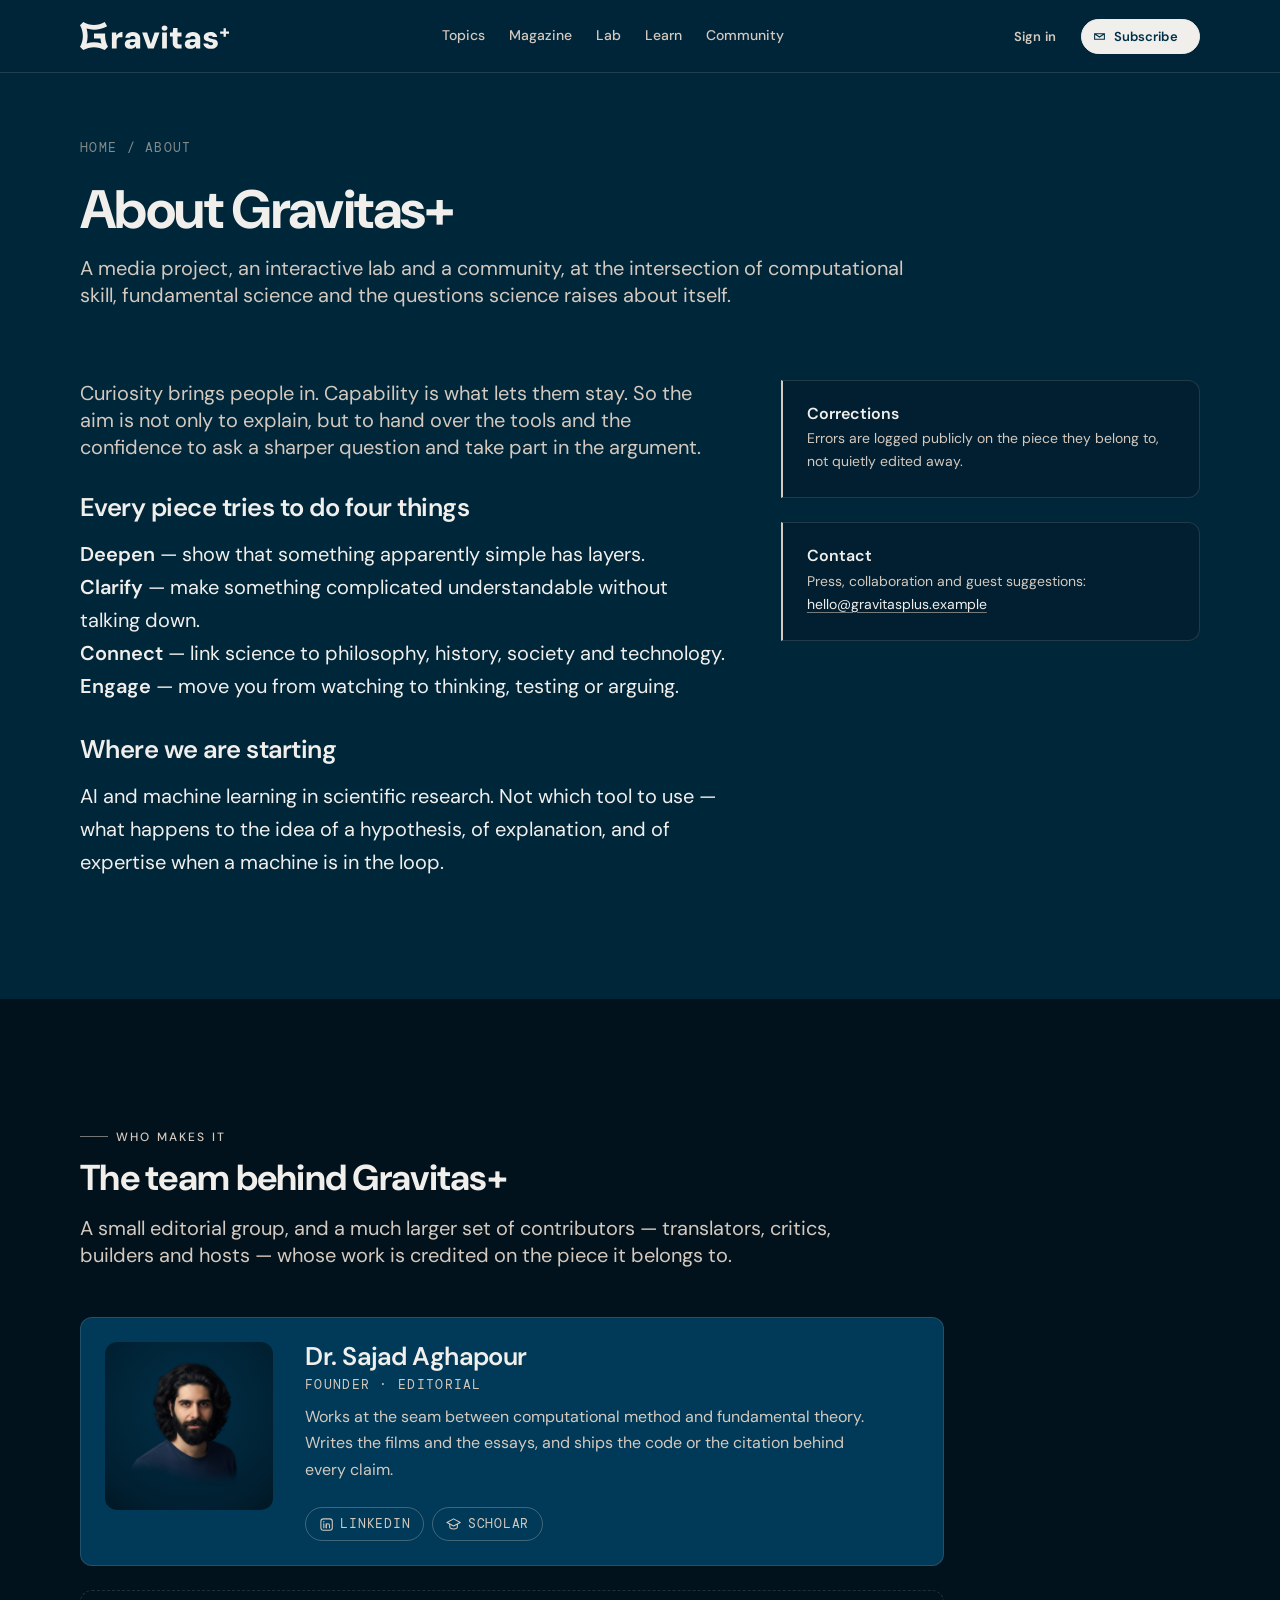
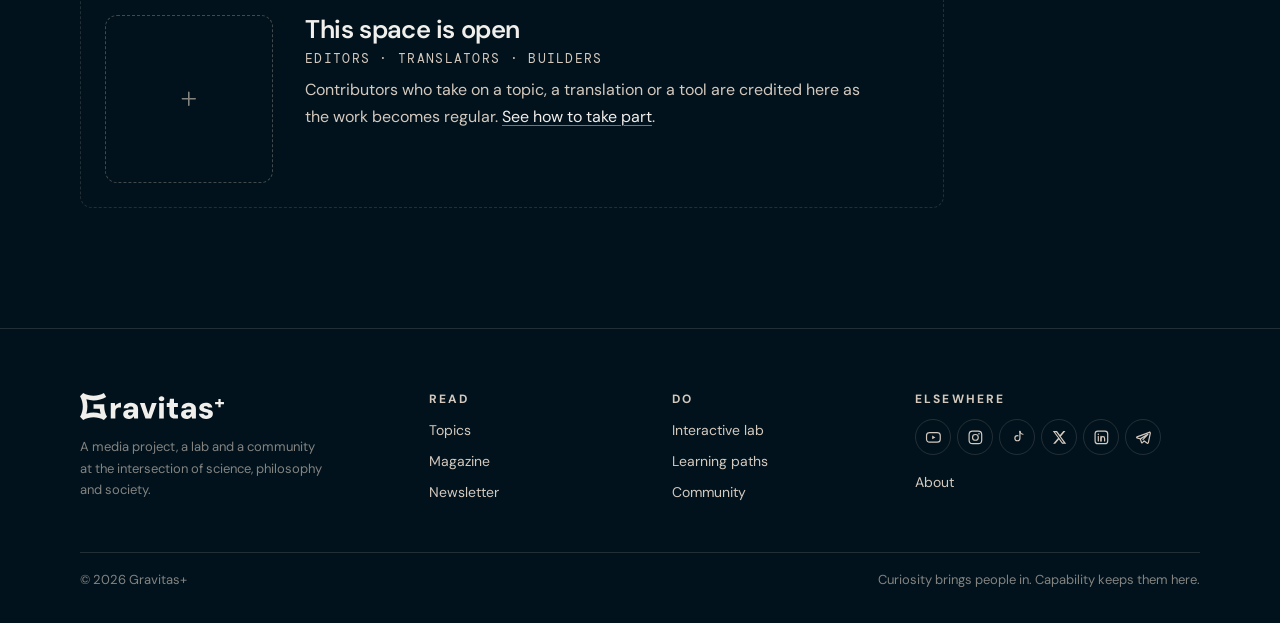
==== about.html @ 7686a335 "Add files via upload" ====
<!DOCTYPE html>
<html lang="en">
<head>
<meta charset="utf-8">
<meta name="viewport" content="width=device-width, initial-scale=1">
<title>About — Gravitas+</title>
<meta name="description" content="What Gravitas+ is: a media project, lab and community at the intersection of science, philosophy and society.">
<link rel="preconnect" href="https://fonts.googleapis.com">
<link rel="preconnect" href="https://fonts.gstatic.com" crossorigin>
<link href="https://fonts.googleapis.com/css2?family=DM+Sans:ital,opsz,wght@0,9..40,100..1000;1,9..40,100..1000&family=DM+Mono:wght@300;400;500&display=swap" rel="stylesheet">
<link rel="stylesheet" href="assets/gravitas.css">
<link rel="stylesheet" href="assets/site.css">

</head>
<body class="is-overview">
<a class="g-skip-link" href="#main">Skip to content</a>
<header class="g-header">
  <div class="g-container g-header__inner">
    <a class="g-logo" href="index.html" aria-label="Gravitas+ home"><svg id="Layer_2" data-name="Layer 2" xmlns="http://www.w3.org/2000/svg" viewBox="0 0 630.63 118.24" fill="#f1efec">
  <g id="Layer_1-2" data-name="Layer 1">
    <g>
      <path d="M106.06,49.06h-46.96v20.16h27.29c.65,7.22,2.02,14.31,4.03,21.24-20.24-5.97-42.41-5.97-62.6,0,2.94-10.12,4.47-20.68,4.47-31.32s-1.53-21.2-4.47-31.32c10.12,2.98,20.64,4.51,31.28,4.51,19.55,0,38.7-5.16,55.47-14.88L104.45.04c-13.71,7.94-29.39,12.13-45.35,12.13S27.49,7.98,13.79,0L0,13.79c7.94,13.71,12.13,29.39,12.13,45.35S7.94,90.78,0,104.45l13.79,13.79c13.67-7.94,29.35-12.13,45.31-12.13s31.6,4.19,45.35,12.13l13.79-13.79c-7.98-13.67-12.17-29.35-12.17-45.31v-10.08Z"/>
      <path d="M160.51,49.21c-2.41,2.06-4.52,4.52-6.3,7.38l-1.74-12.34h-17.84v67.6h20.12v-30.18c0-3.4.4-6.24,1.21-8.52.8-2.28,2.01-4.09,3.62-5.43,1.61-1.34,3.49-2.3,5.63-2.89,2.15-.58,4.56-.87,7.24-.87h6.84v-21.33c-3.85,0-7.33.58-10.46,1.74-3.13,1.17-5.9,2.78-8.32,4.83Z"/>
      <path d="M239.25,45.72c-4.74-2.05-10.33-3.08-16.77-3.08-5.9,0-11.15,1.03-15.76,3.08-4.61,2.06-8.25,4.87-10.93,8.45-2.68,3.57-4.25,7.78-4.69,12.61h19.31c.54-2.68,1.88-4.67,4.02-5.97,2.15-1.3,4.78-1.94,7.91-1.94,2.95,0,5.28.49,6.98,1.48,1.7.98,2.93,2.48,3.69,4.49.76,2.01,1.14,4.54,1.14,7.58h-16.23c-6.71,0-12.18.9-16.43,2.68-4.25,1.79-7.38,4.27-9.39,7.44-2.01,3.17-3.02,6.73-3.02,10.66s.87,7.16,2.61,10.2c1.74,3.04,4.47,5.48,8.18,7.31,3.71,1.83,8.34,2.75,13.88,2.75,2.68,0,5.09-.27,7.24-.81,2.15-.54,4.11-1.31,5.91-2.35,1.79-1.03,3.35-2.23,4.69-3.62,1.34-1.39,2.5-2.93,3.49-4.63l2.41,9.79h16.77v-41.85c0-5.99-1.32-11.02-3.96-15.09-2.64-4.07-6.33-7.13-11.07-9.19ZM231.54,89.78c-.76,1.66-1.74,3.11-2.95,4.36-1.2,1.25-2.61,2.24-4.22,2.95-1.61.72-3.44,1.07-5.5,1.07-1.61,0-3.06-.27-4.36-.81-1.3-.54-2.33-1.3-3.09-2.28s-1.14-2.23-1.14-3.76c0-1.34.33-2.57,1-3.69.67-1.11,1.77-1.96,3.29-2.55,1.52-.58,3.4-.87,5.63-.87h13.01c-.36,2.06-.92,3.91-1.68,5.57Z"/>
      <polygon points="299.2 92.93 283.38 44.25 262.32 44.25 286.73 111.85 311.41 111.85 335.82 44.25 314.9 44.25 299.2 92.93"/>
      <path d="M365.8,17.69c-2.28-2.05-5.26-3.08-8.92-3.08s-6.48,1.03-8.72,3.08c-2.24,2.06-3.35,4.7-3.35,7.92s1.11,5.72,3.35,7.78c2.24,2.05,5.14,3.08,8.72,3.08s6.64-1.03,8.92-3.08c2.28-2.06,3.42-4.65,3.42-7.78s-1.14-5.86-3.42-7.92Z"/>
      <rect x="346.82" y="44.25" width="20.12" height="67.6"/>
      <path d="M413.55,93.14c-1.21-1.12-1.81-3.02-1.81-5.7v-26.42h17.03v-16.77h-17.03v-19.05h-17.98l-2.15,19.05h-11.67v16.77h11.67v26.16c0,6.17,1.03,11.05,3.09,14.62,2.06,3.57,4.96,6.15,8.72,7.71,3.76,1.56,8.05,2.35,12.88,2.35h12.61v-17.03h-9.12c-2.95,0-5.03-.56-6.24-1.68Z"/>
      <path d="M492.75,45.72c-4.74-2.05-10.33-3.08-16.77-3.08-5.9,0-11.15,1.03-15.76,3.08-4.61,2.06-8.25,4.87-10.93,8.45-2.68,3.57-4.25,7.78-4.69,12.61h19.31c.54-2.68,1.88-4.67,4.02-5.97,2.15-1.3,4.78-1.94,7.91-1.94,2.95,0,5.28.49,6.98,1.48,1.7.98,2.93,2.48,3.69,4.49.76,2.01,1.14,4.54,1.14,7.58h-16.23c-6.71,0-12.18.9-16.43,2.68-4.25,1.79-7.38,4.27-9.39,7.44-2.01,3.17-3.02,6.73-3.02,10.66s.87,7.16,2.61,10.2,4.47,5.48,8.18,7.31c3.71,1.83,8.34,2.75,13.88,2.75,2.68,0,5.09-.27,7.24-.81,2.15-.54,4.11-1.31,5.9-2.35,1.79-1.03,3.35-2.23,4.69-3.62,1.34-1.39,2.5-2.93,3.49-4.63l2.41,9.79h16.77v-41.85c0-5.99-1.32-11.02-3.96-15.09-2.64-4.07-6.33-7.13-11.07-9.19ZM485.04,89.78c-.76,1.66-1.74,3.11-2.95,4.36-1.2,1.25-2.61,2.24-4.22,2.95-1.61.72-3.44,1.07-5.5,1.07-1.61,0-3.06-.27-4.36-.81-1.3-.54-2.33-1.3-3.09-2.28-.76-.98-1.14-2.23-1.14-3.76,0-1.34.33-2.57,1-3.69.67-1.11,1.77-1.96,3.29-2.55,1.52-.58,3.4-.87,5.63-.87h13.01c-.36,2.06-.92,3.91-1.68,5.57Z"/>
      <path d="M569.27,73.96c-3.98-1.39-8.7-2.61-14.15-3.69-2.78-.54-5.15-1.14-7.11-1.81-1.97-.67-3.47-1.45-4.49-2.35-1.03-.89-1.54-1.88-1.54-2.95,0-1.52.76-2.79,2.28-3.82,1.52-1.03,3.71-1.54,6.57-1.54s4.98.49,6.64,1.47c1.65.99,2.75,2.37,3.29,4.16h18.78c-.9-6.35-3.78-11.4-8.65-15.15-4.87-3.76-11.51-5.63-19.92-5.63-5.99,0-11.11.96-15.36,2.88-4.25,1.93-7.46,4.49-9.66,7.71-2.19,3.22-3.28,6.84-3.28,10.87,0,3.49.71,6.33,2.15,8.52,1.43,2.19,3.4,4.02,5.9,5.5,2.5,1.48,5.34,2.66,8.52,3.55,3.17.89,6.37,1.74,9.59,2.55,2.77.54,5.14,1.12,7.11,1.74,1.96.63,3.46,1.37,4.49,2.22,1.03.85,1.54,2.12,1.54,3.82,0,1.07-.33,2.1-1,3.08-.67.98-1.72,1.77-3.15,2.35-1.43.58-3.22.87-5.37.87s-4.16-.36-5.77-1.07c-1.61-.71-2.88-1.68-3.82-2.88-.94-1.21-1.59-2.53-1.94-3.96h-19.98c.35,4.38,1.85,8.29,4.49,11.74,2.64,3.44,6.26,6.19,10.87,8.25,4.6,2.05,10.13,3.09,16.57,3.09,5.9,0,11.06-.98,15.49-2.95,4.42-1.96,7.82-4.63,10.19-7.98,2.37-3.35,3.56-7.22,3.56-11.6,0-4.74-1.14-8.4-3.42-11-2.28-2.59-5.41-4.58-9.39-5.97Z"/>
      <polygon points="630.63 39.65 616.16 39.65 616.16 26.52 606.31 26.52 606.31 39.65 591.77 39.65 591.77 49.43 606.31 49.43 606.31 62.65 616.16 62.65 616.16 49.43 630.63 49.43 630.63 39.65"/>
    </g>
  </g>
</svg></a>
    <nav class="g-nav" aria-label="Primary"><a class="g-nav__link" href="topics.html">Topics</a><a class="g-nav__link" href="magazine.html">Magazine</a><a class="g-nav__link" href="lab.html">Lab</a><a class="g-nav__link" href="learn.html">Learn</a><a class="g-nav__link" href="community.html">Community</a></nav>
    <div class="gh-actions">
      <a class="g-btn g-btn--ghost g-btn--sm gh-signin" href="account.html#in">Sign in</a>
      <a class="g-btn g-btn--primary g-btn--sm g-btn--lead lp-header__cta" href="newsletter.html" aria-label="Subscribe to the newsletter">
        <svg class="g-btn__icon" viewBox="0 0 24 24" fill="none" stroke="currentColor" stroke-width="2" aria-hidden="true"><path d="M3 7l9 6 9-6M3 7v10h18V7H3z"/></svg>
        <span>Subscribe</span>
      </a>
      <button class="lp-menu-btn" aria-label="Menu" aria-expanded="false">
        <svg width="20" height="20" viewBox="0 0 24 24" fill="none" stroke="currentColor" stroke-width="2"><path d="M4 7h16M4 12h16M4 17h16"/></svg>
      </button>
    </div>
  </div>
</header>
<main id="main">
<section class="page-head"><div class="g-container">
      <p class="crumb"><a href="index.html">Home</a> / About</p><h1>About Gravitas+</h1><p class="g-lead">A media project, an interactive lab and a community, at the intersection of computational skill, fundamental science and the questions science raises about itself.</p>
    </div></section>
<section class="g-section g-section--continues"><div class="g-container"><div class="split">
    <article class="g-prose rv">
      <p class="g-lead">Curiosity brings people in. Capability is what lets them stay. So the aim
        is not only to explain, but to hand over the tools and the confidence to ask a sharper
        question and take part in the argument.</p>
      <h3>Every piece tries to do four things</h3>
      <p><b>Deepen</b> — show that something apparently simple has layers.<br>
         <b>Clarify</b> — make something complicated understandable without talking down.<br>
         <b>Connect</b> — link science to philosophy, history, society and technology.<br>
         <b>Engage</b> — move you from watching to thinking, testing or arguing.</p>
      <h3>Where we are starting</h3>
      <p>AI and machine learning in scientific research. Not which tool to use — what happens to the
        idea of a hypothesis, of explanation, and of expertise when a machine is in the loop.</p>
    </article>
    <aside class="aside">
      <div class="callout"><h4>Corrections</h4>
        <p>Errors are logged publicly on the piece they belong to, not quietly edited away.</p></div>
      <div class="callout g-mt-md"><h4>Contact</h4>
        <p>Press, collaboration and guest suggestions: <a href="mailto:hello@gravitasplus.example" target="_blank" rel="noopener">hello@gravitasplus.example</a></p></div>
    </aside>
  </div></div></section>

<section class="g-section g-section--deep"><div class="g-container">
  <div class="lp-head rv"><div class="g-section-head" style="margin-bottom:0">
      <p class="g-eyebrow">Who makes it</p><h2>The team behind Gravitas+</h2></div></div>
  <p class="g-lead" style="max-width:56ch;margin-bottom:var(--g-space-xl)">A small editorial group,
    and a much larger set of contributors — translators, critics, builders and hosts — whose work is
    credited on the piece it belongs to.</p>
  <ul class="team">
    <li class="person">
      <img class="person__pic" src="assets/creator.png" width="320" height="320"
           alt="Dr. Sajad Aghapour" loading="lazy">
      <div class="person__body">
        <h3>Dr. Sajad Aghapour</h3>
        <p class="person__role">Founder &middot; Editorial</p>
        <p>Works at the seam between computational method and fundamental theory. Writes the films
          and the essays, and ships the code or the citation behind every claim.</p>
        <div class="person__links">
          <a href="https://www.linkedin.com/in/sajad-aghapour/" target="_blank" rel="noopener"
             aria-label="Sajad Aghapour on LinkedIn">
            <svg viewBox="0 0 24 24" fill="none" stroke="currentColor" stroke-width="1.7"
                 stroke-linecap="round" aria-hidden="true"><rect x="3" y="3" width="18" height="18" rx="4"/>
              <path d="M7.6 10.6V17"/><circle cx="7.6" cy="7.5" r="1.05" fill="currentColor" stroke="none"/>
              <path d="M11.4 17v-3.6a2.6 2.6 0 0 1 5.2 0V17"/><path d="M11.4 17v-6.4"/></svg>
            <span>LinkedIn</span></a>
          <a href="https://scholar.google.com/citations?user=iJHYyfMAAAAJ&amp;hl=en" target="_blank"
             rel="noopener" aria-label="Sajad Aghapour on Google Scholar">
            <svg viewBox="0 0 24 24" fill="none" stroke="currentColor" stroke-width="1.7"
                 stroke-linejoin="round" aria-hidden="true">
              <path d="M12 3 1.5 8.6 12 14.2l10.5-5.6L12 3z"/>
              <path d="M6 11.2v4.4c0 1.9 2.7 3.4 6 3.4s6-1.5 6-3.4v-4.4"/></svg>
            <span>Scholar</span></a>
        </div>
      </div>
    </li>
    <li class="person is-open">
      <div class="person__pic person__pic--open" aria-hidden="true">
        <svg viewBox="0 0 24 24" fill="none" stroke="currentColor" stroke-width="1.5"
             stroke-linecap="round"><path d="M12 6v12M6 12h12"/></svg>
      </div>
      <div class="person__body">
        <h3>This space is open</h3>
        <p class="person__role">Editors &middot; Translators &middot; Builders</p>
        <p>Contributors who take on a topic, a translation or a tool are credited here as the work
          becomes regular. <a href="community.html">See how to take part</a>.</p>
      </div>
    </li>
  </ul></div></section>

</main>
<footer class="g-footer">
  <div class="g-container">
    <div class="g-footer__grid">
      <div>
        <div style="width:9rem"><svg id="Layer_2" data-name="Layer 2" xmlns="http://www.w3.org/2000/svg" viewBox="0 0 630.63 118.24" fill="#f1efec">
  <g id="Layer_1-2" data-name="Layer 1">
    <g>
      <path d="M106.06,49.06h-46.96v20.16h27.29c.65,7.22,2.02,14.31,4.03,21.24-20.24-5.97-42.41-5.97-62.6,0,2.94-10.12,4.47-20.68,4.47-31.32s-1.53-21.2-4.47-31.32c10.12,2.98,20.64,4.51,31.28,4.51,19.55,0,38.7-5.16,55.47-14.88L104.45.04c-13.71,7.94-29.39,12.13-45.35,12.13S27.49,7.98,13.79,0L0,13.79c7.94,13.71,12.13,29.39,12.13,45.35S7.94,90.78,0,104.45l13.79,13.79c13.67-7.94,29.35-12.13,45.31-12.13s31.6,4.19,45.35,12.13l13.79-13.79c-7.98-13.67-12.17-29.35-12.17-45.31v-10.08Z"/>
      <path d="M160.51,49.21c-2.41,2.06-4.52,4.52-6.3,7.38l-1.74-12.34h-17.84v67.6h20.12v-30.18c0-3.4.4-6.24,1.21-8.52.8-2.28,2.01-4.09,3.62-5.43,1.61-1.34,3.49-2.3,5.63-2.89,2.15-.58,4.56-.87,7.24-.87h6.84v-21.33c-3.85,0-7.33.58-10.46,1.74-3.13,1.17-5.9,2.78-8.32,4.83Z"/>
      <path d="M239.25,45.72c-4.74-2.05-10.33-3.08-16.77-3.08-5.9,0-11.15,1.03-15.76,3.08-4.61,2.06-8.25,4.87-10.93,8.45-2.68,3.57-4.25,7.78-4.69,12.61h19.31c.54-2.68,1.88-4.67,4.02-5.97,2.15-1.3,4.78-1.94,7.91-1.94,2.95,0,5.28.49,6.98,1.48,1.7.98,2.93,2.48,3.69,4.49.76,2.01,1.14,4.54,1.14,7.58h-16.23c-6.71,0-12.18.9-16.43,2.68-4.25,1.79-7.38,4.27-9.39,7.44-2.01,3.17-3.02,6.73-3.02,10.66s.87,7.16,2.61,10.2c1.74,3.04,4.47,5.48,8.18,7.31,3.71,1.83,8.34,2.75,13.88,2.75,2.68,0,5.09-.27,7.24-.81,2.15-.54,4.11-1.31,5.91-2.35,1.79-1.03,3.35-2.23,4.69-3.62,1.34-1.39,2.5-2.93,3.49-4.63l2.41,9.79h16.77v-41.85c0-5.99-1.32-11.02-3.96-15.09-2.64-4.07-6.33-7.13-11.07-9.19ZM231.54,89.78c-.76,1.66-1.74,3.11-2.95,4.36-1.2,1.25-2.61,2.24-4.22,2.95-1.61.72-3.44,1.07-5.5,1.07-1.61,0-3.06-.27-4.36-.81-1.3-.54-2.33-1.3-3.09-2.28s-1.14-2.23-1.14-3.76c0-1.34.33-2.57,1-3.69.67-1.11,1.77-1.96,3.29-2.55,1.52-.58,3.4-.87,5.63-.87h13.01c-.36,2.06-.92,3.91-1.68,5.57Z"/>
      <polygon points="299.2 92.93 283.38 44.25 262.32 44.25 286.73 111.85 311.41 111.85 335.82 44.25 314.9 44.25 299.2 92.93"/>
      <path d="M365.8,17.69c-2.28-2.05-5.26-3.08-8.92-3.08s-6.48,1.03-8.72,3.08c-2.24,2.06-3.35,4.7-3.35,7.92s1.11,5.72,3.35,7.78c2.24,2.05,5.14,3.08,8.72,3.08s6.64-1.03,8.92-3.08c2.28-2.06,3.42-4.65,3.42-7.78s-1.14-5.86-3.42-7.92Z"/>
      <rect x="346.82" y="44.25" width="20.12" height="67.6"/>
      <path d="M413.55,93.14c-1.21-1.12-1.81-3.02-1.81-5.7v-26.42h17.03v-16.77h-17.03v-19.05h-17.98l-2.15,19.05h-11.67v16.77h11.67v26.16c0,6.17,1.03,11.05,3.09,14.62,2.06,3.57,4.96,6.15,8.72,7.71,3.76,1.56,8.05,2.35,12.88,2.35h12.61v-17.03h-9.12c-2.95,0-5.03-.56-6.24-1.68Z"/>
      <path d="M492.75,45.72c-4.74-2.05-10.33-3.08-16.77-3.08-5.9,0-11.15,1.03-15.76,3.08-4.61,2.06-8.25,4.87-10.93,8.45-2.68,3.57-4.25,7.78-4.69,12.61h19.31c.54-2.68,1.88-4.67,4.02-5.97,2.15-1.3,4.78-1.94,7.91-1.94,2.95,0,5.28.49,6.98,1.48,1.7.98,2.93,2.48,3.69,4.49.76,2.01,1.14,4.54,1.14,7.58h-16.23c-6.71,0-12.18.9-16.43,2.68-4.25,1.79-7.38,4.27-9.39,7.44-2.01,3.17-3.02,6.73-3.02,10.66s.87,7.16,2.61,10.2,4.47,5.48,8.18,7.31c3.71,1.83,8.34,2.75,13.88,2.75,2.68,0,5.09-.27,7.24-.81,2.15-.54,4.11-1.31,5.9-2.35,1.79-1.03,3.35-2.23,4.69-3.62,1.34-1.39,2.5-2.93,3.49-4.63l2.41,9.79h16.77v-41.85c0-5.99-1.32-11.02-3.96-15.09-2.64-4.07-6.33-7.13-11.07-9.19ZM485.04,89.78c-.76,1.66-1.74,3.11-2.95,4.36-1.2,1.25-2.61,2.24-4.22,2.95-1.61.72-3.44,1.07-5.5,1.07-1.61,0-3.06-.27-4.36-.81-1.3-.54-2.33-1.3-3.09-2.28-.76-.98-1.14-2.23-1.14-3.76,0-1.34.33-2.57,1-3.69.67-1.11,1.77-1.96,3.29-2.55,1.52-.58,3.4-.87,5.63-.87h13.01c-.36,2.06-.92,3.91-1.68,5.57Z"/>
      <path d="M569.27,73.96c-3.98-1.39-8.7-2.61-14.15-3.69-2.78-.54-5.15-1.14-7.11-1.81-1.97-.67-3.47-1.45-4.49-2.35-1.03-.89-1.54-1.88-1.54-2.95,0-1.52.76-2.79,2.28-3.82,1.52-1.03,3.71-1.54,6.57-1.54s4.98.49,6.64,1.47c1.65.99,2.75,2.37,3.29,4.16h18.78c-.9-6.35-3.78-11.4-8.65-15.15-4.87-3.76-11.51-5.63-19.92-5.63-5.99,0-11.11.96-15.36,2.88-4.25,1.93-7.46,4.49-9.66,7.71-2.19,3.22-3.28,6.84-3.28,10.87,0,3.49.71,6.33,2.15,8.52,1.43,2.19,3.4,4.02,5.9,5.5,2.5,1.48,5.34,2.66,8.52,3.55,3.17.89,6.37,1.74,9.59,2.55,2.77.54,5.14,1.12,7.11,1.74,1.96.63,3.46,1.37,4.49,2.22,1.03.85,1.54,2.12,1.54,3.82,0,1.07-.33,2.1-1,3.08-.67.98-1.72,1.77-3.15,2.35-1.43.58-3.22.87-5.37.87s-4.16-.36-5.77-1.07c-1.61-.71-2.88-1.68-3.82-2.88-.94-1.21-1.59-2.53-1.94-3.96h-19.98c.35,4.38,1.85,8.29,4.49,11.74,2.64,3.44,6.26,6.19,10.87,8.25,4.6,2.05,10.13,3.09,16.57,3.09,5.9,0,11.06-.98,15.49-2.95,4.42-1.96,7.82-4.63,10.19-7.98,2.37-3.35,3.56-7.22,3.56-11.6,0-4.74-1.14-8.4-3.42-11-2.28-2.59-5.41-4.58-9.39-5.97Z"/>
      <polygon points="630.63 39.65 616.16 39.65 616.16 26.52 606.31 26.52 606.31 39.65 591.77 39.65 591.77 49.43 606.31 49.43 606.31 62.65 616.16 62.65 616.16 49.43 630.63 49.43 630.63 39.65"/>
    </g>
  </g>
</svg></div>
        <p class="g-mt-sm g-subtle" style="font-size:var(--g-fs-caption);max-width:30ch">
          A media project, a lab and a community at the intersection of science,
          philosophy and society.</p>
      </div>
      <div><h5 class="g-footer__heading">Read</h5>
        <div class="g-stack g-stack--xs"><a href="topics.html">Topics</a><a href="magazine.html">Magazine</a><a href="newsletter.html">Newsletter</a></div></div>
      <div><h5 class="g-footer__heading">Do</h5>
        <div class="g-stack g-stack--xs"><a href="lab.html">Interactive lab</a><a href="learn.html">Learning paths</a><a href="community.html">Community</a></div></div>
      <div><h5 class="g-footer__heading">Elsewhere</h5><ul class="lp-social"><li><a class="lp-social__link" href="#" aria-label="YouTube"><svg viewBox="0 0 24 24" fill="none" stroke="currentColor" stroke-width="1.7"><rect x="2.2" y="5.2" width="19.6" height="13.6" rx="4.2"/><path d="M10.3 9.4v5.2l4.5-2.6z" fill="currentColor" stroke="none"/></svg></a></li><li><a class="lp-social__link" href="#" aria-label="Instagram"><svg viewBox="0 0 24 24" fill="none" stroke="currentColor" stroke-width="1.7"><rect x="3" y="3" width="18" height="18" rx="5"/><circle cx="12" cy="12" r="4.1"/><circle cx="17.1" cy="6.9" r="1.15" fill="currentColor" stroke="none"/></svg></a></li><li><a class="lp-social__link" href="#" aria-label="TikTok"><svg viewBox="0 0 24 24" fill="none" stroke="currentColor" stroke-width="1.7" stroke-linecap="round" stroke-linejoin="round"><path d="M15.6 3.3v9.9a3.6 3.6 0 1 1-3.6-3.6c.3 0 .6 0 .9.1"/><path d="M15.6 3.3c.3 2.3 2 4 4.3 4.2"/></svg></a></li><li><a class="lp-social__link" href="#" aria-label="X"><svg viewBox="0 0 24 24" fill="currentColor"><path d="M17.6 3h3l-6.6 7.6L21.8 21h-5.9l-4.6-6-5.3 6H3l7.1-8.1L2.6 3h6l4.2 5.5L17.6 3zm-1 16.2h1.6L7.5 4.7H5.8l10.8 14.5z"/></svg></a></li><li><a class="lp-social__link" href="#" aria-label="LinkedIn"><svg viewBox="0 0 24 24" fill="none" stroke="currentColor" stroke-width="1.7" stroke-linecap="round"><rect x="3" y="3" width="18" height="18" rx="4"/><path d="M7.6 10.6V17"/><circle cx="7.6" cy="7.5" r="1.05" fill="currentColor" stroke="none"/><path d="M11.4 17v-3.6a2.6 2.6 0 0 1 5.2 0V17"/><path d="M11.4 17v-6.4"/></svg></a></li><li><a class="lp-social__link" href="#" aria-label="Telegram"><svg viewBox="0 0 24 24" fill="none" stroke="currentColor" stroke-width="1.7" stroke-linejoin="round"><path d="M21.3 4.4 2.9 11.3c-.8.3-.8 1.4.1 1.6l4.6 1.2 1.7 5.1c.2.6 1 .8 1.4.3l2.4-2.5 4.5 3.3c.5.4 1.3.1 1.4-.6l2.9-13.9c.1-.7-.5-1.2-1.2-1z"/><path d="M7.6 14.1 18.4 7.6l-7.5 8"/></svg></a></li></ul>
        <div class="g-stack g-stack--xs" style="margin-top:var(--g-space-sm)"><a href="about.html">About</a></div></div>
    </div>
    <div class="g-footer__legal">
      <span>&copy; 2026 Gravitas+</span>
      <span>Curiosity brings people in. Capability keeps them here.</span>
    </div>
  </div>
</footer>
<script src="assets/site.js"></script>
</body>
</html>
---- assets/gravitas.css ----
/* ==========================================================================
   GRAVITAS+ DESIGN SYSTEM  ·  v1.0
   A single stylesheet for the Gravitas+ website and web marketing.

   Structure (CSS cascade layers — later layers win, so component styles
   never get out-fought by a stray utility or base rule):
     1. tokens      primitive + semantic custom properties
     2. base        reset, document defaults, typography defaults
     3. layout      container, grid, section rhythm, stacks
     4. components  nav, hero, buttons, cards, forms, prose, footer …
     5. utilities   single-purpose overrides

   Dark is the default and only mode. The brand lives in deep space; light
   surfaces exist as inversions (.g-invert), not as a second theme.
   ========================================================================== */

@layer tokens, base, layout, components, utilities;

/* ==========================================================================
   1. TOKENS
   ========================================================================== */
@layer tokens {
  :root {
    /* ---- Brand primitives — the four fixed colours ------------------- */
    --g-cosmos-blue: #003049;
    --g-sisal:       #d4c9be;
    --g-royal-black: #030303;
    --g-white-tint:  #f1efec;

    /* ---- Cosmos ramp -------------------------------------------------
       Every surface value is Cosmos Blue mixed toward black or light.
       One hue, six depths — this is how the palette stays strict while
       still supporting a real interface. Do not add hues here.          */
    --g-cosmos-900: #01121c;  /* the void behind everything */
    --g-cosmos-800: #011f30;  /* sunken: wells, insets, code */
    --g-cosmos-700: #00263a;  /* page background at rest */
    --g-cosmos-600: #003049;  /* base surface — the brand anchor */
    --g-cosmos-500: #013a58;  /* raised: cards, menus */
    --g-cosmos-400: #01486d;  /* hovered / lifted */
    --g-cosmos-300: #1c6288;  /* pressed, active rails */

    /* ---- Semantic colour --------------------------------------------- */
    --g-bg:                var(--g-cosmos-700);
    --g-bg-deep:           var(--g-cosmos-900);
    --g-surface:           var(--g-cosmos-600);
    --g-surface-raised:    var(--g-cosmos-500);
    --g-surface-hover:     var(--g-cosmos-400);
    --g-surface-sunken:    var(--g-cosmos-800);

    --g-text:              var(--g-white-tint);
    --g-text-muted:        var(--g-sisal);
    --g-text-subtle:       rgb(212 201 190 / 0.62);
    --g-text-inverse:      var(--g-cosmos-600);

    --g-hairline:          rgb(212 201 190 / 0.16);
    --g-border:            rgb(212 201 190 / 0.30);
    --g-border-strong:     rgb(212 201 190 / 0.55);
    --g-focus:             var(--g-white-tint);

    /* ---- Signal colours ----------------------------------------------
       Functional feedback only — form errors, build status, alerts.
       Never decorative, never a background, never in marketing art.
       Kept low-chroma so they read as neighbours of the palette rather
       than as new brand colours.                                        */
    --g-signal-positive: #6f9c8f;
    --g-signal-caution:  #c9a86c;
    --g-signal-critical: #c9705f;

    /* ---- Type --------------------------------------------------------- */
    --g-font: "DM Sans", system-ui, -apple-system, "Segoe UI", Inter, Arial, sans-serif;
    /* DM Mono is DM Sans's sibling. Scoped strictly to code, data and
       physics notation — the one place a single sans can't do the job. */
    --g-font-mono: "DM Mono", ui-monospace, "SF Mono", Menlo, Consolas, monospace;

    --g-w-thin: 100;  --g-w-extralight: 200; --g-w-light: 300;
    --g-w-regular: 400; --g-w-medium: 500;   --g-w-semibold: 600;
    --g-w-bold: 700;  --g-w-extrabold: 800;  --g-w-black: 900;

    /* Fluid scale, 16px base, ~1.25 ratio, clamped at both ends */
    --g-fs-display: clamp(2.75rem, 1.6rem + 5.2vw, 5.5rem);
    --g-fs-h1:      clamp(2.1rem, 1.5rem + 2.6vw, 3.25rem);
    --g-fs-h2:      clamp(1.6rem, 1.3rem + 1.4vw, 2.25rem);
    --g-fs-h3:      clamp(1.3rem, 1.15rem + 0.6vw, 1.6rem);
    --g-fs-h4:      1.15rem;
    --g-fs-lead:    clamp(1.05rem, 1rem + 0.35vw, 1.25rem);
    --g-fs-body:    1rem;
    --g-fs-small:   0.875rem;
    --g-fs-caption: 0.8125rem;
    --g-fs-eyebrow: 0.75rem;

    --g-lh-tight: 1.05;
    --g-lh-head:  1.15;
    --g-lh-snug:  1.35;
    --g-lh-body:  1.65;

    --g-track-display: -0.03em;
    --g-track-head:    -0.02em;
    --g-track-body:    0;
    --g-track-eyebrow: 0.18em;

    --g-measure: 68ch;   /* long-form line length */

    /* ---- Space — 4px base ---------------------------------------------- */
    --g-space-3xs: 0.25rem;  --g-space-2xs: 0.5rem;  --g-space-xs: 0.75rem;
    --g-space-sm:  1rem;     --g-space-md:  1.5rem;  --g-space-lg: 2rem;
    --g-space-xl:  3rem;     --g-space-2xl: 4rem;    --g-space-3xl: 6rem;
    --g-space-4xl: 8rem;

    --g-section-y: clamp(3.5rem, 2rem + 7vw, 7.5rem);
    --g-gutter:    clamp(1.25rem, 0.5rem + 3vw, 2.5rem);
    --g-max-width: 1200px;
    --g-max-prose: 46rem;

    /* ---- Radius -------------------------------------------------------- */
    --g-radius-sm:   6px;
    --g-radius:      12px;
    --g-radius-lg:   20px;
    --g-radius-pill: 999px;

    /* ---- Elevation ------------------------------------------------------
       On a dark field, depth reads as emitted light, not as cast shadow.
       Elevation = a lighter surface + a hairline + a soft glow.          */
    --g-glow-sm: 0 0 24px -6px rgb(241 239 236 / 0.10);
    --g-glow-md: 0 0 48px -8px rgb(241 239 236 / 0.14);
    --g-glow-lg: 0 0 120px 12px rgb(241 239 236 / 0.10);
    --g-shadow:  0 18px 40px -24px rgb(3 3 3 / 0.85);

    /* ---- Backdrops ------------------------------------------------------ */
    --g-grad-deep-space: radial-gradient(120% 120% at 50% 38%,
                          #003049 0%, #011f30 52%, #030303 100%);
    --g-grad-horizon:    linear-gradient(180deg, #011f30 0%, #003049 60%, #013a58 100%);
    --g-grad-veil:       linear-gradient(180deg, rgb(3 3 3 / 0) 0%, rgb(3 3 3 / 0.72) 100%);

    /* Override this var to inline the pattern as a data URI if you need a
       single-file build. */
    --g-well-image: url("assets/spacetime-well.svg");

    /* ---- Motion ---------------------------------------------------------
       ease-orbit: decisive departure, long settle — things arrive the way
       a body settles into orbit rather than snapping into place.         */
    --g-ease-orbit: cubic-bezier(0.16, 1, 0.3, 1);
    --g-ease-fall:  cubic-bezier(0.55, 0, 0.35, 1);
    --g-dur-fast:   120ms;
    --g-dur:        220ms;
    --g-dur-slow:   420ms;

    --g-z-base: 0; --g-z-raised: 10; --g-z-sticky: 100;
    --g-z-overlay: 500; --g-z-modal: 1000;
  }

  /* Light inversion — press releases, print-alike pages, embeds on white.
     Not a "light mode": it is the same system, flipped. */
  .g-invert {
    --g-bg: var(--g-white-tint);
    --g-bg-deep: var(--g-sisal);
    --g-surface: var(--g-white-tint);
    --g-surface-raised: #fff;
    --g-surface-hover: #fff;
    --g-surface-sunken: #e7e3dd;
    --g-text: var(--g-cosmos-600);
    --g-text-muted: #4a5c68;
    --g-text-subtle: #6b7a84;
    --g-text-inverse: var(--g-white-tint);
    --g-hairline: rgb(0 48 73 / 0.14);
    --g-border: rgb(0 48 73 / 0.24);
    --g-border-strong: rgb(0 48 73 / 0.5);
    --g-focus: var(--g-cosmos-600);
    --g-glow-sm: none; --g-glow-md: none; --g-glow-lg: none;
    --g-shadow: 0 14px 34px -22px rgb(0 48 73 / 0.45);
    background: var(--g-bg);
    color: var(--g-text);
  }
}

/* ==========================================================================
   2. BASE
   ========================================================================== */
@layer base {
  *, *::before, *::after { box-sizing: border-box; }

  html { -webkit-text-size-adjust: 100%; scroll-behavior: smooth; }

  body {
    margin: 0;
    background: var(--g-bg);
    color: var(--g-text);
    font-family: var(--g-font);
    font-size: var(--g-fs-body);
    font-weight: var(--g-w-regular);
    line-height: var(--g-lh-body);
    -webkit-font-smoothing: antialiased;
    text-rendering: optimizeLegibility;
  }

  h1, h2, h3, h4, h5, h6 {
    margin: 0 0 var(--g-space-sm);
    color: var(--g-text);
    line-height: var(--g-lh-head);
    letter-spacing: var(--g-track-head);
    text-wrap: balance;
  }
  h1 { font-size: var(--g-fs-h1); font-weight: var(--g-w-bold); }
  h2 { font-size: var(--g-fs-h2); font-weight: var(--g-w-bold); }
  h3 { font-size: var(--g-fs-h3); font-weight: var(--g-w-semibold); }
  h4 { font-size: var(--g-fs-h4); font-weight: var(--g-w-semibold); letter-spacing: 0; }

  p { margin: 0 0 var(--g-space-sm); text-wrap: pretty; }
  p:last-child { margin-bottom: 0; }

  a {
    color: var(--g-text);
    text-decoration-color: var(--g-border-strong);
    text-underline-offset: 0.2em;
    text-decoration-thickness: 1px;
    transition: color var(--g-dur) var(--g-ease-orbit),
                text-decoration-color var(--g-dur) var(--g-ease-orbit);
  }
  a:hover { color: var(--g-text); text-decoration-color: var(--g-text); }

  strong, b { font-weight: var(--g-w-semibold); }
  small { font-size: var(--g-fs-small); }

  img, svg, video { display: block; max-width: 100%; height: auto; }

  hr {
    border: 0; height: 1px; margin: var(--g-space-lg) 0;
    background: var(--g-hairline);
  }

  code, kbd, pre, samp { font-family: var(--g-font-mono); font-size: 0.9em; }

  ::selection { background: var(--g-sisal); color: var(--g-cosmos-600); }

  :focus-visible {
    outline: 2px solid var(--g-focus);
    outline-offset: 3px;
    border-radius: var(--g-radius-sm);
  }

  @media (prefers-reduced-motion: reduce) {
    html { scroll-behavior: auto; }
    *, *::before, *::after {
      animation-duration: 0.01ms !important;
      animation-iteration-count: 1 !important;
      transition-duration: 0.01ms !important;
    }
  }
}

/* ==========================================================================
   3. LAYOUT
   ========================================================================== */
@layer layout {
  .g-container {
    width: 100%;
    max-width: var(--g-max-width);
    margin-inline: auto;
    padding-inline: var(--g-gutter);
  }
  .g-container--narrow { max-width: var(--g-max-prose); }
  .g-container--wide   { max-width: 1440px; }

  .g-section { padding-block: var(--g-section-y); position: relative; }
  .g-section--deep { background: var(--g-bg-deep); }
  .g-section--surface { background: var(--g-surface); }

  /* Section head: eyebrow + heading + optional lead, one focal idea */
  .g-section-head { max-width: 52rem; margin-bottom: var(--g-space-xl); }
  .g-section-head--center { margin-inline: auto; text-align: center; }

  .g-stack { display: flex; flex-direction: column; gap: var(--g-space-sm); }
  .g-stack--lg { gap: var(--g-space-lg); }
  .g-stack--xs { gap: var(--g-space-2xs); }

  .g-cluster {
    display: flex; flex-wrap: wrap;
    align-items: center; gap: var(--g-space-sm);
  }

  .g-grid { display: grid; gap: var(--g-space-md); }
  .g-grid--2 { grid-template-columns: repeat(2, minmax(0, 1fr)); }
  .g-grid--3 { grid-template-columns: repeat(3, minmax(0, 1fr)); }
  .g-grid--4 { grid-template-columns: repeat(4, minmax(0, 1fr)); }
  /* Auto-fit for card decks: never fewer than 260px per card */
  .g-grid--auto { grid-template-columns: repeat(auto-fit, minmax(260px, 1fr)); }

  @media (max-width: 900px) {
    .g-grid--3, .g-grid--4 { grid-template-columns: repeat(2, minmax(0, 1fr)); }
  }
  @media (max-width: 600px) {
    .g-grid--2, .g-grid--3, .g-grid--4 { grid-template-columns: minmax(0, 1fr); }
  }
}

/* ==========================================================================
   4. COMPONENTS
   ========================================================================== */
@layer components {

  /* ---- Skip link ------------------------------------------------------- */
  .g-skip-link {
    position: absolute; left: var(--g-space-sm); top: -4rem;
    z-index: var(--g-z-modal);
    background: var(--g-white-tint); color: var(--g-cosmos-600);
    padding: var(--g-space-2xs) var(--g-space-sm);
    border-radius: var(--g-radius-sm); font-weight: var(--g-w-semibold);
    transition: top var(--g-dur) var(--g-ease-orbit);
  }
  .g-skip-link:focus { top: var(--g-space-sm); }

  /* ---- Eyebrow --------------------------------------------------------
     The brand's recurring label device (WITH / DR. SAJAD AGHAPOUR).      */
  .g-eyebrow {
    display: inline-flex; align-items: center; gap: var(--g-space-2xs);
    font-size: var(--g-fs-eyebrow);
    font-weight: var(--g-w-medium);
    text-transform: uppercase;
    letter-spacing: var(--g-track-eyebrow);
    color: var(--g-text-muted);
    line-height: 1.4;
    margin-bottom: var(--g-space-xs);
  }
  .g-eyebrow::before {
    content: ""; width: 1.75rem; height: 1px;
    background: var(--g-border-strong); flex: none;
  }
  .g-eyebrow--bare::before { display: none; }

  /* ---- Display type ----------------------------------------------------- */
  .g-display {
    font-size: var(--g-fs-display);
    font-weight: var(--g-w-black);
    letter-spacing: var(--g-track-display);
    line-height: var(--g-lh-tight);
    text-wrap: balance;
    margin: 0 0 var(--g-space-md);
  }
  /* Emphasis inside a headline: weight and warmth, never a new colour. */
  .g-display em, .g-headline-key {
    font-style: normal; color: var(--g-sisal); font-weight: inherit;
  }

  .g-lead {
    font-size: var(--g-fs-lead);
    color: var(--g-text-muted);
    line-height: var(--g-lh-snug);
    max-width: var(--g-measure);
  }

  /* ---- The Spacetime Well ----------------------------------------------
     The signature background layer: a coordinate grid curved by a mass.
     Drop it inside any position:relative block. It whispers — opacity
     stays low, and content always sits above it.                        */
  .g-well {
    position: absolute; inset: 0;
    background-image: var(--g-well-image);
    background-repeat: no-repeat;
    background-position: 50% 45%;
    background-size: min(140vmax, 1400px);
    opacity: 0.14;
    pointer-events: none;
    z-index: var(--g-z-base);
    mask-image: radial-gradient(60% 60% at 50% 45%, #000 30%, transparent 100%);
  }
  .g-well--faint  { opacity: 0.07; }
  .g-well--strong { opacity: 0.2; }
  .g-well--corner { background-position: 110% -20%; background-size: 900px; }

  .g-starfield {
    position: absolute; inset: 0; pointer-events: none; opacity: 0.5;
    background-image:
      radial-gradient(1px 1px at 12% 22%, #f1efec 50%, transparent 51%),
      radial-gradient(1px 1px at 68% 14%, #f1efec 50%, transparent 51%),
      radial-gradient(1.5px 1.5px at 82% 62%, #f1efec 50%, transparent 51%),
      radial-gradient(1px 1px at 32% 74%, #d4c9be 50%, transparent 51%),
      radial-gradient(1px 1px at 47% 38%, #f1efec 50%, transparent 51%),
      radial-gradient(1.5px 1.5px at 91% 33%, #d4c9be 50%, transparent 51%),
      radial-gradient(1px 1px at 22% 55%, #f1efec 50%, transparent 51%),
      radial-gradient(1px 1px at 58% 88%, #f1efec 50%, transparent 51%);
  }

  /* ---- Header / nav ------------------------------------------------------ */
  .g-header {
    position: sticky; top: 0; z-index: var(--g-z-sticky);
    background: rgb(0 38 58 / 0.72);
    backdrop-filter: blur(14px);
    border-bottom: 1px solid var(--g-hairline);
  }
  .g-header__inner {
    display: flex; align-items: center; justify-content: space-between;
    gap: var(--g-space-md);
    min-height: 4.5rem;
  }
  .g-logo { display: inline-flex; align-items: center; }
  .g-logo svg { height: 1.75rem; width: auto; }
  .g-logo--mark svg { height: 2rem; }

  .g-nav { display: flex; align-items: center; gap: var(--g-space-md); }
  .g-nav__link {
    font-size: var(--g-fs-small);
    font-weight: var(--g-w-medium);
    color: var(--g-text-muted);
    text-decoration: none;
    padding-block: var(--g-space-3xs);
    border-bottom: 1px solid transparent;
  }
  .g-nav__link:hover,
  .g-nav__link[aria-current="page"] {
    color: var(--g-text); border-bottom-color: var(--g-sisal);
  }
  @media (max-width: 720px) { .g-nav { display: none; } }

  /* ---- Hero -------------------------------------------------------------- */
  .g-hero {
    position: relative; overflow: hidden;
    background: var(--g-grad-deep-space);
    padding-block: clamp(4rem, 2rem + 10vw, 9rem);
    isolation: isolate;
  }
  .g-hero__inner { position: relative; z-index: var(--g-z-raised); }
  .g-hero__focal { box-shadow: var(--g-glow-lg); border-radius: var(--g-radius-lg); }

  /* ---- Buttons ------------------------------------------------------------ */
  .g-btn {
    --_bg: transparent; --_fg: var(--g-text); --_bd: var(--g-border-strong);
    display: inline-flex; align-items: center; justify-content: center;
    gap: var(--g-space-2xs);
    font-family: var(--g-font);
    font-size: var(--g-fs-small);
    font-weight: var(--g-w-semibold);
    letter-spacing: 0.01em;
    line-height: 1;
    padding: 0.875rem 1.5rem;
    border-radius: var(--g-radius-pill);
    border: 1px solid var(--_bd);
    background: var(--_bg);
    color: var(--_fg);
    text-decoration: none;
    cursor: pointer;
    transition: transform var(--g-dur) var(--g-ease-orbit),
                box-shadow var(--g-dur) var(--g-ease-orbit),
                background-color var(--g-dur) var(--g-ease-orbit),
                border-color var(--g-dur) var(--g-ease-orbit);
  }
  .g-btn:hover { transform: translateY(-2px); box-shadow: var(--g-glow-md); }
  .g-btn:active { transform: translateY(0); box-shadow: none; }
  .g-btn[disabled], .g-btn[aria-disabled="true"] {
    opacity: 0.45; pointer-events: none;
  }

  .g-btn--primary { --_bg: var(--g-white-tint); --_fg: var(--g-cosmos-600); --_bd: var(--g-white-tint); }
  .g-btn--secondary { --_bg: transparent; --_fg: var(--g-text); --_bd: var(--g-border-strong); }
  .g-btn--secondary:hover { --_bd: var(--g-sisal); background: rgb(212 201 190 / 0.08); }
  .g-btn--ghost { --_bd: transparent; --_fg: var(--g-text-muted); padding-inline: 0.75rem; }
  .g-btn--ghost:hover { --_fg: var(--g-text); box-shadow: none; }
  .g-btn--sm { font-size: var(--g-fs-caption); padding: 0.625rem 1rem; }
  .g-btn--lg { font-size: var(--g-fs-body); padding: 1.0625rem 2rem; }
  .g-btn__icon { width: 1em; height: 1em; flex: none; }

  /* ---- Surfaces / cards ---------------------------------------------------- */
  .g-card {
    position: relative;
    display: flex; flex-direction: column;
    background: var(--g-surface-raised);
    border: 1px solid var(--g-hairline);
    border-radius: var(--g-radius);
    padding: var(--g-space-md);
    overflow: hidden;
    transition: background-color var(--g-dur) var(--g-ease-orbit),
                border-color var(--g-dur) var(--g-ease-orbit),
                transform var(--g-dur) var(--g-ease-orbit),
                box-shadow var(--g-dur) var(--g-ease-orbit);
  }
  .g-card__title { font-size: var(--g-fs-h4); font-weight: var(--g-w-semibold); margin-bottom: var(--g-space-2xs); }
  .g-card__body { color: var(--g-text-muted); font-size: var(--g-fs-small); }
  .g-card__meta {
    margin-top: auto; padding-top: var(--g-space-sm);
    color: var(--g-text-subtle); font-size: var(--g-fs-caption);
    display: flex; align-items: center; gap: var(--g-space-2xs);
  }
  .g-card__meta > * + *::before { content: "·"; margin-right: var(--g-space-2xs); }

  a.g-card, .g-card--interactive { text-decoration: none; }
  a.g-card:hover, .g-card--interactive:hover {
    background: var(--g-surface-hover);
    border-color: var(--g-border);
    transform: translateY(-3px);
    box-shadow: var(--g-glow-sm), var(--g-shadow);
  }

  /* Video card — the channel's core content object */
  .g-video-card { padding: 0; }
  .g-video-card__thumb {
    position: relative; aspect-ratio: 16 / 9;
    background: var(--g-grad-deep-space);
    overflow: hidden;
  }
  .g-video-card__thumb img { width: 100%; height: 100%; object-fit: cover; }
  .g-video-card__duration {
    position: absolute; right: var(--g-space-2xs); bottom: var(--g-space-2xs);
    background: rgb(3 3 3 / 0.82); color: var(--g-white-tint);
    font-size: var(--g-fs-caption); font-weight: var(--g-w-medium);
    font-variant-numeric: tabular-nums;
    padding: 0.125rem 0.375rem; border-radius: var(--g-radius-sm);
  }
  .g-video-card__mark {
    position: absolute; right: var(--g-space-2xs); top: var(--g-space-2xs);
    width: 1.5rem; opacity: 0.75;
  }
  .g-video-card__content { padding: var(--g-space-sm) var(--g-space-md) var(--g-space-md); display: flex; flex-direction: column; flex: 1; }

  /* Stat — one number, one label. Used sparingly. */
  .g-stat__value {
    font-size: clamp(2rem, 1.4rem + 2.4vw, 3rem);
    font-weight: var(--g-w-bold);
    letter-spacing: var(--g-track-head);
    font-variant-numeric: tabular-nums;
    line-height: 1;
  }
  .g-stat__label {
    margin-top: var(--g-space-2xs);
    font-size: var(--g-fs-caption); color: var(--g-text-muted);
    text-transform: uppercase; letter-spacing: 0.12em;
  }


  /* ---- Tags & badges ------------------------------------------------------- */
  .g-tag {
    display: inline-flex; align-items: center; gap: var(--g-space-3xs);
    font-size: var(--g-fs-caption); font-weight: var(--g-w-medium);
    color: var(--g-text-muted);
    border: 1px solid var(--g-border);
    border-radius: var(--g-radius-pill);
    padding: 0.1875rem 0.625rem;
    text-decoration: none;
  }
  a.g-tag:hover { color: var(--g-text); border-color: var(--g-border-strong); }
  .g-tag--solid { background: var(--g-sisal); color: var(--g-cosmos-600); border-color: transparent; font-weight: var(--g-w-semibold); }

  .g-badge {
    display: inline-flex; align-items: center; gap: var(--g-space-3xs);
    font-size: var(--g-fs-caption); font-weight: var(--g-w-medium);
  }
  .g-badge::before {
    content: ""; width: 0.5rem; height: 0.5rem; border-radius: 50%;
    background: currentColor;
  }
  .g-badge--positive { color: var(--g-signal-positive); }
  .g-badge--caution  { color: var(--g-signal-caution); }
  .g-badge--critical { color: var(--g-signal-critical); }

  /* ---- Forms ---------------------------------------------------------------- */
  .g-field { display: flex; flex-direction: column; gap: var(--g-space-3xs); }
  .g-label {
    font-size: var(--g-fs-small); font-weight: var(--g-w-medium); color: var(--g-text);
  }
  .g-input, .g-textarea, .g-select {
    font-family: var(--g-font); font-size: var(--g-fs-body);
    color: var(--g-text);
    background: var(--g-surface-sunken);
    border: 1px solid var(--g-border);
    border-radius: var(--g-radius-sm);
    padding: 0.75rem 0.875rem;
    width: 100%;
    transition: border-color var(--g-dur) var(--g-ease-orbit),
                box-shadow var(--g-dur) var(--g-ease-orbit);
  }
  .g-input::placeholder, .g-textarea::placeholder { color: var(--g-text-subtle); }
  .g-input:hover, .g-textarea:hover, .g-select:hover { border-color: var(--g-border-strong); }
  .g-input:focus-visible, .g-textarea:focus-visible, .g-select:focus-visible {
    outline: none; border-color: var(--g-sisal);
    box-shadow: 0 0 0 3px rgb(212 201 190 / 0.22);
  }
  .g-textarea { min-height: 7rem; resize: vertical; line-height: var(--g-lh-body); }
  .g-hint { font-size: var(--g-fs-caption); color: var(--g-text-subtle); }
  .g-error { font-size: var(--g-fs-caption); color: var(--g-signal-critical); font-weight: var(--g-w-medium); }
  .g-input[aria-invalid="true"] { border-color: var(--g-signal-critical); }

  /* Inline subscribe / newsletter row */
  .g-inline-form { display: flex; gap: var(--g-space-2xs); flex-wrap: wrap; }
  .g-inline-form .g-input { flex: 1 1 16rem; }

  /* ---- Notes / callouts ------------------------------------------------------ */
  .g-note {
    border-left: 2px solid var(--g-border-strong);
    background: var(--g-surface-sunken);
    border-radius: 0 var(--g-radius-sm) var(--g-radius-sm) 0;
    padding: var(--g-space-sm) var(--g-space-md);
    font-size: var(--g-fs-small);
    color: var(--g-text-muted);
  }
  .g-note__title {
    display: block; color: var(--g-text);
    font-weight: var(--g-w-semibold); font-size: var(--g-fs-small);
    margin-bottom: var(--g-space-3xs);
  }
  .g-note--caution  { border-left-color: var(--g-signal-caution); }
  .g-note--critical { border-left-color: var(--g-signal-critical); }

  /* ---- Code ------------------------------------------------------------------
     Tutorials are half the channel's output, so code is a first-class
     component rather than an afterthought.                                */
  .g-code {
    background: var(--g-surface-sunken);
    border: 1px solid var(--g-hairline);
    border-radius: var(--g-radius);
    padding: var(--g-space-sm) var(--g-space-md);
    overflow-x: auto;
    font-size: var(--g-fs-small);
    line-height: 1.7;
    color: var(--g-text);
    tab-size: 2;
  }
  .g-code .c-com { color: var(--g-text-subtle); font-style: italic; }
  .g-code .c-key { color: var(--g-sisal); font-weight: var(--g-w-medium); }
  .g-code .c-str { color: var(--g-signal-positive); }
  .g-code .c-num { color: var(--g-signal-caution); }
  :not(pre) > code {
    background: var(--g-surface-sunken);
    border: 1px solid var(--g-hairline);
    border-radius: var(--g-radius-sm);
    padding: 0.1em 0.35em;
  }
  .g-kbd {
    font-family: var(--g-font-mono); font-size: 0.8em;
    border: 1px solid var(--g-border);
    border-bottom-width: 2px;
    border-radius: var(--g-radius-sm);
    padding: 0.15em 0.4em; background: var(--g-surface-raised);
  }

  /* ---- Table ------------------------------------------------------------------ */
  .g-table { width: 100%; border-collapse: collapse; font-size: var(--g-fs-small); }
  .g-table th, .g-table td {
    text-align: left; padding: var(--g-space-xs) var(--g-space-sm);
    border-bottom: 1px solid var(--g-hairline);
  }
  .g-table th {
    font-size: var(--g-fs-eyebrow); font-weight: var(--g-w-semibold);
    text-transform: uppercase; letter-spacing: 0.1em;
    color: var(--g-text-muted);
  }
  .g-table td { color: var(--g-text-muted); }
  .g-table tbody tr:hover td { color: var(--g-text); background: rgb(212 201 190 / 0.04); }
  .g-table--numeric td:not(:first-child),
  .g-table--numeric th:not(:first-child) { text-align: right; font-variant-numeric: tabular-nums; }

  /* ---- Quote -------------------------------------------------------------------- */
  .g-quote {
    margin: 0; font-size: var(--g-fs-lead); line-height: var(--g-lh-snug);
    font-weight: var(--g-w-light); max-width: var(--g-measure);
  }
  .g-quote cite {
    display: block; margin-top: var(--g-space-sm);
    font-size: var(--g-fs-caption); font-style: normal;
    color: var(--g-text-muted); text-transform: uppercase; letter-spacing: 0.12em;
  }

  /* ---- Prose — long-form article body ---------------------------------------- */
  .g-prose { max-width: var(--g-measure); font-size: var(--g-fs-lead); }
  .g-prose > * + * { margin-top: var(--g-space-sm); }
  .g-prose h2 { margin-top: var(--g-space-xl); }
  .g-prose h3 { margin-top: var(--g-space-lg); }
  .g-prose ul, .g-prose ol { padding-left: 1.25rem; }
  .g-prose li + li { margin-top: var(--g-space-3xs); }
  .g-prose li::marker { color: var(--g-sisal); }
  .g-prose a { color: var(--g-text); text-decoration-color: var(--g-sisal); }
  .g-prose figcaption {
    font-size: var(--g-fs-caption); color: var(--g-text-subtle);
    margin-top: var(--g-space-2xs);
  }

  /* ---- Rule ---------------------------------------------------------------------- */
  .g-rule { height: 1px; border: 0; background: var(--g-hairline); margin: 0; }
  .g-rule--fade {
    background: linear-gradient(90deg, var(--g-border-strong), transparent);
  }

  /* ---- Footer ---------------------------------------------------------------------- */
  .g-footer {
    background: var(--g-bg-deep);
    border-top: 1px solid var(--g-hairline);
    padding-block: var(--g-space-2xl) var(--g-space-lg);
    font-size: var(--g-fs-small);
  }
  .g-footer__grid {
    display: grid; gap: var(--g-space-lg);
    grid-template-columns: 1.5fr repeat(3, 1fr);
  }
  @media (max-width: 800px) { .g-footer__grid { grid-template-columns: repeat(2, 1fr); } }
  .g-footer__heading {
    font-size: var(--g-fs-eyebrow); text-transform: uppercase;
    letter-spacing: var(--g-track-eyebrow); color: var(--g-text-muted);
    margin-bottom: var(--g-space-xs);
  }
  .g-footer a { color: var(--g-text-muted); text-decoration: none; }
  .g-footer a:hover { color: var(--g-text); }
  .g-footer__legal {
    margin-top: var(--g-space-xl); padding-top: var(--g-space-sm);
    border-top: 1px solid var(--g-hairline);
    color: var(--g-text-subtle); font-size: var(--g-fs-caption);
    display: flex; justify-content: space-between; gap: var(--g-space-sm); flex-wrap: wrap;
  }
}

/* ==========================================================================
   5. UTILITIES
   ========================================================================== */
@layer utilities {
  .g-muted    { color: var(--g-text-muted); }
  .g-subtle   { color: var(--g-text-subtle); }
  .g-center   { text-align: center; }
  .g-mono     { font-family: var(--g-font-mono); }
  .g-nums     { font-variant-numeric: tabular-nums; }
  .g-measure  { max-width: var(--g-measure); }
  .g-relative { position: relative; }
  .g-full     { width: 100%; }

  .g-mt-0 { margin-top: 0; }   .g-mb-0 { margin-bottom: 0; }
  .g-mt-sm { margin-top: var(--g-space-sm); }
  .g-mt-md { margin-top: var(--g-space-md); }
  .g-mt-lg { margin-top: var(--g-space-lg); }
  .g-mt-xl { margin-top: var(--g-space-xl); }

  .g-visually-hidden {
    position: absolute; width: 1px; height: 1px;
    padding: 0; margin: -1px; overflow: hidden;
    clip-path: inset(50%); white-space: nowrap; border: 0;
  }
}
---- assets/site.css ----
/* =========================================================================
   GRAVITAS+ — SITE COMPONENTS
   Built on top of gravitas.css (the design system). Everything here is a
   component the new architecture needs and the old single-page site didn't.
   ========================================================================= */

/* ---- the signature texture, available to every page ---------------------
   .g-well lives in the design system, but the image it draws was declared only
   in hero.css. Any page that didn't load the home page's stylesheet — About,
   Community, Account — rendered the well as an empty box, which is why their
   CTA panels came out flat while the identical panel on the home page carried
   the curved grid. The file is already in assets/; point at it here, where
   every page can see it. */
:root { --g-well-image: url("spacetime-well.svg"); }

/* ---------- shared chrome ------------------------------------------------ */
/* Moved out of hero.css: the header, mobile menu and button centring belong to
   every page. Left in the hero stylesheet, the dropdown simply did not exist
   anywhere except the home page. */
/* ---- Header additions ---- */
.lp-header__cta { display: inline-flex; }
.lp-menu-btn { display: none; }
.g-header__inner { position: relative; }
.lp-header__actions { display: flex; align-items: center; gap: var(--g-space-2xs); flex: none; flex-wrap: nowrap; }
@media (max-width: 720px) {
  /* Collapse the CTA to a circular icon button that sits beside the hamburger.
     (The old rule targeted `.lp-header__cta .g-btn span`, but the class is on the
     button itself — so it never matched, the full label stayed, and the burger
     wrapped onto a second line.) */
  .lp-header__cta span { display: none; }
  .lp-header__cta {
    width: 2.75rem; height: 2.75rem; padding: 0;
    border-radius: var(--g-radius-pill); flex: none;
  }
  .lp-header__cta .g-btn__icon { width: 1.05rem; height: 1.05rem; }
  .lp-menu-btn {
    display: inline-flex; align-items: center; justify-content: center;
    width: 2.75rem; height: 2.75rem; flex: none;
    border-radius: var(--g-radius-pill);
    border: 1px solid var(--g-border); background: transparent; color: var(--g-text);
    cursor: pointer;
  }
  .lp-menu-btn[aria-expanded="true"] { background: rgb(212 201 190 / 0.12); border-color: var(--g-border-strong); }

  /* The dropdown panel lives entirely in CSS so nothing leaks back to desktop.
     Only the .is-open class is toggled — no inline styles. */
  .g-nav {
    display: none;
    position: absolute; top: calc(100% + 0.5rem); right: 0;
    flex-direction: column; align-items: stretch; gap: 0;
    min-width: 12rem;
    background: var(--g-surface-raised);
    border: 1px solid var(--g-hairline);
    border-radius: var(--g-radius);
    box-shadow: var(--g-shadow);
    padding: var(--g-space-2xs);
    z-index: var(--g-z-overlay);
  }
  .g-nav.is-open { display: flex; }
  .g-nav .g-nav__link {
    padding: var(--g-space-2xs) var(--g-space-sm);
    border-bottom: 0; border-radius: var(--g-radius-sm);
  }
  .g-nav .g-nav__link:hover,
  .g-nav .g-nav__link[aria-current="page"] {
    background: rgb(212 201 190 / 0.1); color: var(--g-text);
  }
}

/* ---- Optical centring for buttons with a leading icon --------------------
   A leading icon pushes the label right of the button's centre. Correcting for
   it *fully* centres the label but leaves the ink block visibly left of centre
   with a lopsided 1:2 whitespace split — which reads worse than the original
   problem. So compensate partially: shift by ~45% of the icon+gap width. The
   label lands a few px right of centre, the ink a few px left, and the two
   errors cancel to the eye.

   Driven by an explicit class rather than :has(), so every browser resolves it
   the same way — with :has() the correction silently vanished wherever it
   wasn't supported, giving two different buttons. */
/* Without correction the label sits (icon + gap)/2 right of centre. Shifting by
   exactly half of that splits the error evenly between label and ink — the
   minimax compromise. Expressed in em so it tracks each button size on its own:
   6px on --lg, 5.5px default, 5.25px on --sm. */
.g-btn--lead { --_shift: calc((1em + 0.5rem) / 4); }
.g-btn--lead    { padding-left: calc(1.5rem - var(--_shift)); padding-right: calc(1.5rem + var(--_shift)); }
.g-btn--lead.g-btn--lg { padding-left: calc(2rem   - var(--_shift)); padding-right: calc(2rem   + var(--_shift)); }
.g-btn--lead.g-btn--sm { padding-left: calc(1rem   - var(--_shift)); padding-right: calc(1rem   + var(--_shift)); }
/* the header CTA collapses to an icon-only circle on mobile — no label to centre */
@media (max-width: 720px) { .lp-header__cta.g-btn--lead { padding: 0; } }

/* ---- Topic filter row (PBS season selector) ---- */
.lp-filters { display: flex; flex-wrap: wrap; gap: var(--g-space-2xs); margin-bottom: var(--g-space-lg); }
.lp-filter {
  font: inherit; font-size: var(--g-fs-small); font-weight: var(--g-w-medium);
  color: var(--g-text-muted); background: transparent;
  border: 1px solid var(--g-border); border-radius: var(--g-radius-pill);
  padding: 0.4rem 0.9rem; cursor: pointer;
  transition: color var(--g-dur) var(--g-ease-orbit), border-color var(--g-dur) var(--g-ease-orbit), background-color var(--g-dur) var(--g-ease-orbit);
}

.g-header__inner { position: relative; }
.gh-actions { display: flex; align-items: center; gap: var(--g-space-2xs); flex: none; flex-wrap: nowrap; }

/* depth switch — the answer to serving two audiences without splitting the
   site in two. It re-renders the page in place instead of sending people
   somewhere else, so nobody has to choose an identity at the door. */
.depth {
  display: inline-flex; align-items: center; padding: 2px;
  border: 1px solid var(--g-border); border-radius: var(--g-radius-pill);
  background: rgb(212 201 190 / 0.05);
}
.depth button {
  font: inherit; font-size: var(--g-fs-caption); font-weight: var(--g-w-medium);
  letter-spacing: .02em; color: var(--g-text-muted); background: transparent;
  border: 0; border-radius: var(--g-radius-pill); padding: .3rem .7rem;
  cursor: pointer; white-space: nowrap;
  transition: color var(--g-dur) var(--g-ease-orbit), background-color var(--g-dur) var(--g-ease-orbit);
}
.depth button[aria-pressed="true"] { background: var(--g-white-tint); color: var(--g-cosmos-600); }
.depth button:hover[aria-pressed="false"] { color: var(--g-text); }
@media (max-width: 900px) { .depth { display: none; } }

/* content that only belongs to one reading level */
/* Depth visibility.
   This used to force `display: block` when revealing, which stamped on whatever
   the element's own layout was — a flex list row became a block, its badge lost
   `flex: none` and stretched, and the text next to it shifted. Hiding is the
   only thing this rule should decide; the element keeps its own display value
   via `revert`, so a row stays a row. */
/* Only ever hide. `revert` on the revealed element brought back the UA default
   (an li became list-item) rather than the author's own rule, so revealed rows
   laid out differently from the ones already showing. Hiding the other side
   leaves every visible element with exactly the display its own CSS gives it —
   and with no JS at all, everything simply shows. */
body.is-overview [data-level="deep"],
body.is-deep     [data-level="overview"] { display: none; }

.depth-note {
  font-family: var(--g-font-mono); font-size: var(--g-fs-caption);
  color: var(--g-text-subtle); border-left: 2px solid var(--g-border);
  padding-left: var(--g-space-sm); margin-bottom: var(--g-space-lg);
}

/* ---------- page head ---------------------------------------------------- */
.page-head { padding-block: clamp(2.5rem, 5vw, 4.5rem) clamp(1.5rem, 3vw, 2.5rem); position: relative; }
.page-head h1 {
  font-size: clamp(2rem, 1.3rem + 2.6vw, 3.4rem); font-weight: var(--g-w-bold);
  letter-spacing: -.03em; line-height: 1.05; margin: 0 0 var(--g-space-sm);
}
.page-head .g-lead { max-width: 60ch; }
.crumb {
  font-family: var(--g-font-mono); font-size: var(--g-fs-caption);
  letter-spacing: .1em; text-transform: uppercase; color: var(--g-text-subtle);
  margin-bottom: var(--g-space-sm);
}
.crumb a { color: var(--g-text-muted); text-decoration: none; }
.crumb a:hover { color: var(--g-text); }

/* ---------- the six spaces (home) ---------------------------------------- */
.spaces { display: grid; grid-template-columns: repeat(6, 1fr); gap: var(--g-space-sm); }
/* six items, three to a row: two full rows, no orphan */
@media (min-width: 861px) { .space { grid-column: span 2 !important; } }
@media (max-width: 860px) { .spaces { grid-template-columns: repeat(2, 1fr); }
                            .space { grid-column: span 1 !important; } }
@media (max-width: 520px) { .spaces { grid-template-columns: 1fr; } }
.space {
  grid-column: span 2; position: relative; overflow: hidden;
  border: 1px solid var(--g-hairline); border-radius: var(--g-radius);
  background: linear-gradient(180deg, var(--g-cosmos-500), var(--g-cosmos-600));
  padding: var(--g-space-md); text-decoration: none; display: flex; flex-direction: column;
  min-height: 168px;
  transition: transform var(--g-dur) var(--g-ease-orbit),
              border-color var(--g-dur) var(--g-ease-orbit),
              background-color var(--g-dur) var(--g-ease-orbit);
}
.space:hover { transform: translateY(-3px); border-color: var(--g-border); }
.space--wide { grid-column: span 3; }
.space__n {
  font-family: var(--g-font-mono); font-size: var(--g-fs-eyebrow); letter-spacing: .16em;
  color: var(--g-sisal); margin-bottom: var(--g-space-2xs);
}
.space h3 { font-size: var(--g-fs-h4); margin: 0 0 var(--g-space-3xs); }
.space p { font-size: var(--g-fs-small); color: var(--g-text-muted); margin: 0; }
.space__go {
  margin-top: auto; padding-top: var(--g-space-sm);
  font-family: var(--g-font-mono); font-size: var(--g-fs-caption);
  color: var(--g-sisal); display: inline-flex; align-items: center; gap: .35rem;
}
.space:hover .space__go { color: var(--g-text); }
@media (max-width: 900px) { .space, .space--wide { grid-column: span 3; } }
@media (max-width: 560px) { .space, .space--wide { grid-column: span 6; } }

/* ---------- filter bar --------------------------------------------------- */
.filters { display: flex; flex-wrap: wrap; gap: var(--g-space-2xs); align-items: center; margin-bottom: var(--g-space-lg); }
.filters__label {
  font-family: var(--g-font-mono); font-size: var(--g-fs-caption); letter-spacing: .1em;
  text-transform: uppercase; color: var(--g-text-subtle); margin-right: var(--g-space-2xs);
}
.chip {
  font: inherit; font-size: var(--g-fs-small); font-weight: var(--g-w-medium);
  color: var(--g-text-muted); background: transparent;
  border: 1px solid var(--g-border); border-radius: var(--g-radius-pill);
  padding: .34rem .8rem; cursor: pointer;
  transition: color var(--g-dur) var(--g-ease-orbit), border-color var(--g-dur) var(--g-ease-orbit),
              background-color var(--g-dur) var(--g-ease-orbit);
}
.chip:hover { color: var(--g-text); border-color: var(--g-border-strong); }
.chip[aria-pressed="true"] { background: var(--g-white-tint); color: var(--g-cosmos-600); border-color: var(--g-white-tint); }
.search {
  flex: 1 1 12rem; min-width: 9rem; background: var(--g-surface-sunken);
  border: 1px solid var(--g-border); border-radius: var(--g-radius-pill);
  color: var(--g-text); font: inherit; font-size: var(--g-fs-small); padding: .42rem .9rem;
}
.search::placeholder { color: var(--g-text-subtle); }
.search:focus-visible { outline: none; border-color: var(--g-sisal); box-shadow: 0 0 0 3px rgb(212 201 190 / .2); }
.result-count { font-family: var(--g-font-mono); font-size: var(--g-fs-caption); color: var(--g-text-subtle); }
.is-hidden { display: none !important; }
.empty {
  border: 1px dashed var(--g-border); border-radius: var(--g-radius);
  padding: var(--g-space-xl); text-align: center; color: var(--g-text-muted);
}

/* ---------- entry cards -------------------------------------------------- */
.entry {
  display: grid; grid-template-columns: 8.5rem minmax(0, 1fr); gap: var(--g-space-md);
  padding-block: var(--g-space-md); border-bottom: 1px solid var(--g-hairline);
  text-decoration: none; align-items: start;
  transition: background-color var(--g-dur) var(--g-ease-orbit);
}
.entry:hover { background: rgb(212 201 190 / .04); }
.entry__type {
  font-family: var(--g-font-mono); font-size: var(--g-fs-caption); letter-spacing: .1em;
  text-transform: uppercase; color: var(--g-sisal); padding-top: .2rem;
}
.entry h3 { font-size: var(--g-fs-h4); margin: 0 0 var(--g-space-3xs); line-height: 1.3; }
.entry:hover h3 { color: var(--g-sisal); }
.entry p { font-size: var(--g-fs-small); color: var(--g-text-muted); margin: 0 0 var(--g-space-2xs); }
.entry__meta { font-family: var(--g-font-mono); font-size: var(--g-fs-caption); color: var(--g-text-subtle); display: flex; gap: var(--g-space-2xs); flex-wrap: wrap; }
.entry__meta span + span::before { content: "·"; margin-right: var(--g-space-2xs); }
@media (max-width: 620px) { .entry { grid-template-columns: 1fr; gap: var(--g-space-2xs); } }

/* ---------- topic ------------------------------------------------------ */
.topic-nav {
  position: sticky; top: 4.5rem; z-index: 40; background: rgb(0 38 58 / .82);
  backdrop-filter: blur(14px); border-block: 1px solid var(--g-hairline);
}
.topic-nav__row { display: flex; gap: clamp(.9rem, 2.4vw, 2rem); overflow-x: auto; scrollbar-width: none; }
.topic-nav__row::-webkit-scrollbar { display: none; }
.topic-nav a {
  flex: none; padding: var(--g-space-sm) 0; font-size: var(--g-fs-small);
  font-weight: var(--g-w-medium); color: var(--g-text); opacity: .68; text-decoration: none;
  border-bottom: 2px solid transparent; white-space: nowrap;
  transition: opacity var(--g-dur) var(--g-ease-orbit), border-color var(--g-dur) var(--g-ease-orbit);
}
.topic-nav a:hover, .topic-nav a.is-active { opacity: 1; border-bottom-color: var(--g-sisal); }

.layer { padding-block: clamp(2.5rem, 5vw, 4rem); border-top: 1px solid var(--g-hairline); }
.layer:first-of-type { border-top: 0; }
.layer__head { display: flex; align-items: baseline; gap: var(--g-space-sm); margin-bottom: var(--g-space-md); flex-wrap: wrap; }
.layer__n {
  font-family: var(--g-font-mono); font-size: var(--g-fs-caption); color: var(--g-sisal);
  letter-spacing: .1em;
}
.layer__head h2 { font-size: clamp(1.4rem, 1.1rem + 1.2vw, 2rem); margin: 0; letter-spacing: -.02em; }

/* video frame */
.video {
  position: relative; aspect-ratio: 16/9; border-radius: var(--g-radius);
  overflow: hidden; background: var(--g-grad-deep-space); border: 1px solid var(--g-hairline);
  display: grid; place-items: center; text-decoration: none;
}
.video__play {
  width: 4.5rem; height: 4.5rem; border-radius: 50%; display: grid; place-items: center;
  border: 1.5px solid rgb(241 239 236 / .7); background: rgb(3 3 3 / .35);
  backdrop-filter: blur(4px); color: var(--g-white-tint);
  transition: transform var(--g-dur) var(--g-ease-orbit), background-color var(--g-dur) var(--g-ease-orbit);
}
.video:hover .video__play { transform: scale(1.08); background: rgb(0 48 73 / .6); }
.video__meta {
  position: absolute; left: 0; right: 0; bottom: 0; padding: var(--g-space-md);
  background: linear-gradient(180deg, transparent, rgb(3 3 3 / .8));
  font-family: var(--g-font-mono); font-size: var(--g-fs-caption); color: var(--g-text-muted);
}

/* sources at three levels */
.levels { display: grid; grid-template-columns: repeat(3, minmax(0, 1fr)); gap: var(--g-space-md); }
@media (max-width: 860px) { .levels { grid-template-columns: 1fr; } }
.level { border: 1px solid var(--g-hairline); border-radius: var(--g-radius); padding: var(--g-space-md); }
.level__tag {
  font-family: var(--g-font-mono); font-size: var(--g-fs-caption); letter-spacing: .1em;
  text-transform: uppercase; color: var(--g-sisal); margin: 0 0 var(--g-space-2xs);
}
.level h4 { font-size: var(--g-fs-body); margin: 0 0 var(--g-space-2xs); }
.level ul { margin: 0; padding-left: 1.05rem; }
.level li { font-size: var(--g-fs-small); color: var(--g-text-muted); margin-bottom: var(--g-space-2xs); }
.level li::marker { color: var(--g-sisal); }
.level a { color: var(--g-text-muted); text-decoration-color: var(--g-border); }
.level a:hover { color: var(--g-text); }

/* timeline */
.tl { position: relative; padding-left: 1.6rem; }
.tl::before { content: ""; position: absolute; left: .32rem; top: .4rem; bottom: .4rem; width: 1px; background: var(--g-border); }
.tl__item { position: relative; padding-bottom: var(--g-space-md); }
.tl__item::before {
  content: ""; position: absolute; left: -1.53rem; top: .45rem; width: .52rem; height: .52rem;
  border-radius: 50%; background: var(--g-sisal); box-shadow: 0 0 0 3px var(--g-cosmos-700);
}
.tl__yr { font-family: var(--g-font-mono); font-size: var(--g-fs-caption); color: var(--g-sisal); }
.tl__item h4 { font-size: var(--g-fs-body); margin: .1rem 0 .2rem; }
.tl__item p { font-size: var(--g-fs-small); color: var(--g-text-muted); margin: 0; }

/* viewpoints */
.views { display: grid; grid-template-columns: repeat(2, minmax(0, 1fr)); gap: var(--g-space-md); }
@media (max-width: 760px) { .views { grid-template-columns: 1fr; } }
.view { border: 1px solid var(--g-hairline); border-radius: var(--g-radius); padding: var(--g-space-md); }
.view--for { border-left: 2px solid var(--g-signal-positive); }
.view--against { border-left: 2px solid var(--g-signal-caution); }
.view__tag {
  font-family: var(--g-font-mono); font-size: var(--g-fs-caption); letter-spacing: .1em;
  text-transform: uppercase; margin: 0 0 var(--g-space-2xs);
}
.view--for .view__tag { color: var(--g-signal-positive); }
.view--against .view__tag { color: var(--g-signal-caution); }
.view p { font-size: var(--g-fs-small); color: var(--g-text-muted); margin: 0 0 var(--g-space-2xs); }
.view cite { font-family: var(--g-font-mono); font-size: var(--g-fs-caption); font-style: normal; color: var(--g-text-subtle); }

/* comments */
.comment { display: grid; grid-template-columns: 2.4rem minmax(0,1fr); gap: var(--g-space-sm); padding-block: var(--g-space-sm); border-bottom: 1px solid var(--g-hairline); }
.avatar {
  width: 2.4rem; height: 2.4rem; border-radius: 50%; display: grid; place-items: center;
  background: var(--g-cosmos-400); color: var(--g-text); font-size: var(--g-fs-caption);
  font-weight: var(--g-w-semibold); border: 1px solid var(--g-hairline);
}
.comment__who { font-size: var(--g-fs-small); font-weight: var(--g-w-semibold); }
.comment__role {
  font-family: var(--g-font-mono); font-size: var(--g-fs-caption); color: var(--g-sisal);
  border: 1px solid var(--g-border); border-radius: var(--g-radius-pill); padding: 0 .4rem; margin-left: .4rem;
}
.comment p { font-size: var(--g-fs-small); color: var(--g-text-muted); margin: .25rem 0 0; }

/* ---------- lab / games -------------------------------------------------- */
.games { display: grid; grid-template-columns: repeat(auto-fit, minmax(255px, 1fr)); gap: var(--g-space-md); }
.game-card {
  border: 1px solid var(--g-hairline); border-radius: var(--g-radius); overflow: hidden;
  background: var(--g-surface-raised); text-decoration: none; display: flex; flex-direction: column;
  transition: transform var(--g-dur) var(--g-ease-orbit), border-color var(--g-dur) var(--g-ease-orbit);
}
.game-card:hover { transform: translateY(-3px); border-color: var(--g-border); }
.game-card__art { aspect-ratio: 16/10; position: relative; overflow: hidden; background: var(--g-grad-deep-space); }
.game-card__art canvas { width: 100%; height: 100%; display: block; }
.game-card__b { padding: var(--g-space-md); display: flex; flex-direction: column; flex: 1; }
.game-card h3 { font-size: var(--g-fs-h4); margin: 0 0 var(--g-space-3xs); }
.game-card p { font-size: var(--g-fs-small); color: var(--g-text-muted); margin: 0 0 var(--g-space-sm); }
.game-card__meta { margin-top: auto; font-family: var(--g-font-mono); font-size: var(--g-fs-caption); color: var(--g-sisal); }
.badge-soon {
  position: absolute; top: var(--g-space-2xs); right: var(--g-space-2xs);
  font-family: var(--g-font-mono); font-size: var(--g-fs-caption);
  background: rgb(3 3 3 / .7); color: var(--g-text-muted); padding: .1rem .45rem; border-radius: var(--g-radius-sm);
}

/* game shell */
.play {
  border: 1px solid var(--g-hairline); border-radius: var(--g-radius-lg);
  background: var(--g-surface); overflow: hidden;
}
.play__bar {
  display: flex; align-items: center; justify-content: space-between; gap: var(--g-space-sm);
  padding: var(--g-space-sm) var(--g-space-md); border-bottom: 1px solid var(--g-hairline);
  font-family: var(--g-font-mono); font-size: var(--g-fs-caption); color: var(--g-text-muted);
  flex-wrap: wrap;
}
.play__body { padding: var(--g-space-md) var(--g-space-md) var(--g-space-lg); }
/* a canvas panel centres its figure instead of pinning it to the top edge */
.play__body--fig { padding: 0; display: grid; place-items: center; min-height: 380px; }
.play__body--fig canvas { display: block; }
.triple { display: flex; gap: var(--g-space-2xs); flex-wrap: wrap; align-items: center; }
/* The default number spinners are tiny grey browser chrome and they were the
   ugliest thing on the page. Suppressed, and the field made a proper display
   for a value you are about to test. */
.triple input {
  width: 5.6rem; background: var(--g-surface-sunken); border: 1px solid var(--g-border);
  border-radius: var(--g-radius-sm); color: var(--g-text); font-family: var(--g-font-mono);
  font-size: 1.25rem; font-weight: var(--g-w-medium); letter-spacing: .02em;
  padding: .7rem .6rem; text-align: center;
  transition: border-color var(--g-dur) var(--g-ease-orbit),
              box-shadow var(--g-dur) var(--g-ease-orbit),
              background-color var(--g-dur) var(--g-ease-orbit);
  -moz-appearance: textfield; appearance: textfield;
}
.triple input::-webkit-outer-spin-button,
.triple input::-webkit-inner-spin-button { -webkit-appearance: none; margin: 0; }
.triple input:hover { border-color: var(--g-border-strong); background: var(--g-cosmos-700); }
.triple { gap: .45rem; }
.triple__sep { font-family: var(--g-font-mono); color: var(--g-text-subtle);
  font-size: 1.1rem; padding: 0 .1rem; }
.triple input:focus-visible { outline: none; border-color: var(--g-sisal); box-shadow: 0 0 0 3px rgb(212 201 190 / .2); }
.trials { margin-top: var(--g-space-md); border-top: 1px solid var(--g-hairline); }
.trial {
  display: flex; align-items: center; gap: var(--g-space-sm); padding: .5rem 0;
  border-bottom: 1px solid var(--g-hairline); font-family: var(--g-font-mono); font-size: var(--g-fs-small);
}
.verdict { font-weight: var(--g-w-bold); }
.verdict--yes { color: var(--g-signal-positive); }
.verdict--no  { color: var(--g-signal-critical); }
.trial__note { margin-left: auto; color: var(--g-text-subtle); font-size: var(--g-fs-caption); }

/* ---------- learning paths ---------------------------------------------- */
.path-card {
  border: 1px solid var(--g-hairline); border-radius: var(--g-radius); padding: var(--g-space-md);
  text-decoration: none; display: flex; flex-direction: column; background: var(--g-surface-raised);
  transition: transform var(--g-dur) var(--g-ease-orbit), border-color var(--g-dur) var(--g-ease-orbit);
}
.path-card:hover { transform: translateY(-3px); border-color: var(--g-border); }
.path-card h3 { font-size: var(--g-fs-h4); margin: var(--g-space-2xs) 0 var(--g-space-3xs); }
.path-card p { font-size: var(--g-fs-small); color: var(--g-text-muted); margin: 0 0 var(--g-space-sm); }
.progress { height: 4px; border-radius: 99px; background: rgb(212 201 190 / .18); overflow: hidden; margin-top: auto; }
.progress i { display: block; height: 100%; background: var(--g-sisal); border-radius: 99px; }

.step { display: grid; grid-template-columns: 2.6rem minmax(0,1fr); gap: var(--g-space-md); padding-block: var(--g-space-md); border-bottom: 1px solid var(--g-hairline); }
.step__n {
  width: 2.2rem; height: 2.2rem; border-radius: 50%; border: 1px solid var(--g-border);
  display: grid; place-items: center; font-family: var(--g-font-mono); font-size: var(--g-fs-caption);
  color: var(--g-sisal);
}
.step h4 { font-size: var(--g-fs-body); margin: .15rem 0 var(--g-space-3xs); }
.step p { font-size: var(--g-fs-small); color: var(--g-text-muted); margin: 0 0 var(--g-space-2xs); }
.step__links { display: flex; gap: var(--g-space-2xs); flex-wrap: wrap; }

/* ---------- community ---------------------------------------------------- */
/* six roles, three to a row */
.roles { display: grid; grid-template-columns: repeat(3, 1fr); gap: var(--g-space-sm); }
@media (max-width: 860px) { .roles { grid-template-columns: repeat(2, 1fr); } }
@media (max-width: 520px) { .roles { grid-template-columns: 1fr; } }
.role { border: 1px solid var(--g-hairline); border-radius: var(--g-radius); padding: var(--g-space-md); }
.role h4 { font-size: var(--g-fs-body); margin: 0 0 var(--g-space-3xs); }
.role p { font-size: var(--g-fs-small); color: var(--g-text-muted); margin: 0; }
.role__icon { width: 1.4rem; height: 1.4rem; color: var(--g-sisal); margin-bottom: var(--g-space-2xs); }

.event { display: grid; grid-template-columns: 5rem minmax(0,1fr) auto; gap: var(--g-space-md); align-items: center;
  padding-block: var(--g-space-sm); border-bottom: 1px solid var(--g-hairline); }
.event__date { font-family: var(--g-font-mono); font-size: var(--g-fs-caption); color: var(--g-sisal); text-align: center; }
.event__date b { display: block; font-size: var(--g-fs-h4); color: var(--g-text); font-weight: var(--g-w-bold); }
.event h4 { font-size: var(--g-fs-body); margin: 0 0 var(--g-space-3xs); }
.event p { font-size: var(--g-fs-small); color: var(--g-text-muted); margin: 0; }
@media (max-width: 620px) { .event { grid-template-columns: 4rem minmax(0,1fr); } .event > .g-btn { grid-column: 2; justify-self: start; } }

/* poll */
.poll__opt { display: block; width: 100%; text-align: left; background: transparent; border: 1px solid var(--g-border);
  border-radius: var(--g-radius-sm); padding: .7rem .9rem; margin-bottom: var(--g-space-2xs);
  color: var(--g-text); font: inherit; font-size: var(--g-fs-small); cursor: pointer; position: relative; overflow: hidden;
  transition: border-color var(--g-dur) var(--g-ease-orbit); }
.poll__opt:hover { border-color: var(--g-border-strong); }
.poll__opt[aria-pressed="true"] { border-color: var(--g-sisal); }
.poll__bar { position: absolute; inset: 0 auto 0 0; background: rgb(212 201 190 / .14); width: 0; transition: width .6s var(--g-ease-orbit); }
.poll__txt { position: relative; display: flex; justify-content: space-between; gap: var(--g-space-sm); }
.poll__pct { font-family: var(--g-font-mono); color: var(--g-sisal); opacity: 0; transition: opacity .3s; }
.poll.is-voted .poll__pct { opacity: 1; }

/* ---------- programmes strip -------------------------------------------- */
/* five items: three then two, both rows full, rather than four then a widow */
.programs { display: grid; grid-template-columns: repeat(6, 1fr); gap: var(--g-space-sm); }
.program { grid-column: span 2; }
.program:nth-child(4), .program:nth-child(5) { grid-column: span 3; }
/* two columns: the fifth is the odd one, so let it take the full width */
@media (max-width: 900px) { .programs { grid-template-columns: repeat(2, 1fr); }
  .program { grid-column: span 1 !important; }
  .program:nth-child(5) { grid-column: span 2 !important; } }
@media (max-width: 560px) { .programs { grid-template-columns: 1fr; }
  .program, .program:nth-child(5) { grid-column: span 1 !important; } }
.program { border: 1px solid var(--g-hairline); border-radius: var(--g-radius); padding: var(--g-space-md); background: var(--g-surface-raised); }
.program__n { font-family: var(--g-font-mono); font-size: var(--g-fs-caption); color: var(--g-sisal); letter-spacing: .1em; }
.program h3 { font-size: var(--g-fs-body); margin: var(--g-space-3xs) 0; }
.program p { font-size: var(--g-fs-small); color: var(--g-text-muted); margin: 0 0 var(--g-space-2xs); }
.program__cad { font-family: var(--g-font-mono); font-size: var(--g-fs-caption); color: var(--g-text-subtle); }

/* ---------- misc --------------------------------------------------------- */
.kv { display: grid; grid-template-columns: auto 1fr; gap: .35rem var(--g-space-md); font-size: var(--g-fs-small); }
.kv dt { font-family: var(--g-font-mono); font-size: var(--g-fs-caption); color: var(--g-text-subtle); letter-spacing: .06em; text-transform: uppercase; }
.kv dd { margin: 0; color: var(--g-text-muted); }
.pill-row { display: flex; gap: var(--g-space-2xs); flex-wrap: wrap; }
.split { display: grid; grid-template-columns: minmax(0, 1.55fr) minmax(0, 1fr); gap: clamp(1.5rem, 4vw, 3.5rem); align-items: start; }
@media (max-width: 900px) { .split { grid-template-columns: 1fr; } }
.aside { position: sticky; top: 6rem; }
@media (max-width: 900px) { .aside { position: static; } }
.callout {
  border: 1px solid var(--g-hairline); border-left: 2px solid var(--g-sisal);
  border-radius: 0 var(--g-radius) var(--g-radius) 0; padding: var(--g-space-md);
  background: var(--g-surface-sunken);
}
.callout h4 { font-size: var(--g-fs-body); margin: 0 0 var(--g-space-3xs); }
.callout p { font-size: var(--g-fs-small); color: var(--g-text-muted); margin: 0; }

.rv { opacity: 0; transform: translateY(14px); transition: opacity .6s var(--g-ease-orbit), transform .6s var(--g-ease-orbit); }
.rv.in { opacity: 1; transform: none; }
@media (prefers-reduced-motion: reduce) { .rv { opacity: 1; transform: none; } }

/* ---- Footer social icons — uniform circular buttons, one visual weight ---- */
/* The Elsewhere column needs a little more room than the others so all five
   sit on a single row rather than wrapping 4+1. */
.g-footer__grid { grid-template-columns: 1.5fr 1fr 1fr 1.35fr; }
/* These must sit beside the rule above: it is unlayered, so it outranks the
   design system's own breakpoints and would otherwise hold four columns all
   the way down to 360px. */
@media (max-width: 800px) { .g-footer__grid { grid-template-columns: repeat(2, 1fr); } }
@media (max-width: 520px) { .g-footer__grid { grid-template-columns: 1fr; gap: var(--g-space-md); } }
.lp-social { list-style: none; margin: 0; padding: 0; display: flex; flex-wrap: wrap; gap: 0.375rem; }
.lp-social__link {
  display: inline-flex; align-items: center; justify-content: center;
  width: 2.25rem; height: 2.25rem; border-radius: var(--g-radius-pill);
  border: 1px solid var(--g-hairline); color: var(--g-text-muted);
  text-decoration: none;
  transition: color var(--g-dur) var(--g-ease-orbit),
              border-color var(--g-dur) var(--g-ease-orbit),
              background-color var(--g-dur) var(--g-ease-orbit),
              transform var(--g-dur) var(--g-ease-orbit);
}
.lp-social__link:hover {
  color: var(--g-text); border-color: var(--g-border-strong);
  background: rgb(212 201 190 / 0.08); transform: translateY(-2px);
}
.lp-social__link svg { width: 1.05rem; height: 1.05rem; display: block; }


/* ---- reading level on magazine entries --------------------------------
   In Overview the technical pieces stay in the list but step back, and say
   why. Hard-hiding them makes the page look broken when the count drops. */
.entry__lvl {
  font-family: var(--g-font-mono); font-size: .62rem; letter-spacing: .12em;
  text-transform: uppercase; color: var(--g-text-subtle);
  border: 1px solid var(--g-hairline); border-radius: 99px; padding: .08rem .45rem;
}
body.is-overview .entry[data-reading="deep"] { opacity: .55; }
body.is-overview .entry[data-reading="deep"]:hover { opacity: 1; }
body.is-deep .entry[data-reading="overview"] { opacity: .62; }
body.is-deep .entry[data-reading="overview"]:hover { opacity: 1; }
body.is-deep .entry__lvl { color: var(--g-sisal); border-color: var(--g-border); }
.entry[data-reading] { transition: opacity var(--g-dur) var(--g-ease-orbit); }

/* ---- article ---------------------------------------------------------- */
.crumb { font-family: var(--g-font-mono); font-size: var(--g-fs-caption);
  letter-spacing: .1em; text-transform: uppercase; color: var(--g-text-subtle);
  margin: 0 0 var(--g-space-md); }
.crumb a { color: inherit; }
.art__title { font-size: clamp(1.9rem,1.2rem+2.4vw,3rem); line-height:1.08;
  letter-spacing:-.025em; margin:0 0 var(--g-space-sm); text-wrap:balance; }
.art__standfirst { font-size: var(--g-fs-lead); color: var(--g-text-muted);
  line-height:1.5; margin:0 0 var(--g-space-md); }
.art__meta { display:flex; flex-wrap:wrap; gap:1rem; font-family:var(--g-font-mono);
  font-size:var(--g-fs-caption); color:var(--g-text-subtle);
  border-top:1px solid var(--g-hairline); padding-top:var(--g-space-sm); }
.art { font-size:var(--g-fs-lead); line-height:1.68; padding-block: var(--g-space-lg); }
.art > * + * { margin-top: var(--g-space-md); }
.art h2 { font-size: clamp(1.25rem,1.05rem+.8vw,1.6rem); margin-top: var(--g-space-xl); }
.art__lede { font-size: 1.18em; color: var(--g-text); }
/* ---- two-line drop cap --------------------------------------------------
   The letter has to sit on two lines exactly: its cap top level with the cap
   top of line one, its baseline sitting on the baseline of line two. The old
   values did neither — sizing the float against the *line box* rather than the
   cap height left the A floating high, meeting neither line.

   Worked from DM Sans's real metrics (1000 upem, cap height 700, ascender 992,
   descender -310) against the lede's line-height of 1.68:

     line 1 cap top  = 0.481em      baseline 2 = 2.861em   (from the line-1 top)
     cap height wanted = 2.861 - 0.481   = 2.38em
     font-size = 2.38 / 0.7 (cap ratio)  = 3.4em
     margin-top so the baselines meet    = 0.15em of that

   Browsers that support initial-letter do this arithmetic themselves, from
   whichever font actually loaded, so let them — the float is the fallback. */
.art__lede::first-letter {
  float: left;
  font-size: 3.4em;
  line-height: .7;
  margin: .15em .1em 0 0;
  font-weight: var(--g-w-bold);
  color: var(--g-sisal);
}
@supports (initial-letter: 2) or (-webkit-initial-letter: 2) {
  .art__lede::first-letter {
    -webkit-initial-letter: 2;
    initial-letter: 2;
    float: none;
    font-size: inherit;
    line-height: inherit;
    margin: 0 .1em 0 0;
  }
}
.art__aside { border-left:2px solid var(--g-border-strong); background:var(--g-surface-sunken);
  border-radius:0 var(--g-radius) var(--g-radius) 0; padding:var(--g-space-md);
  font-size:.94rem; color:var(--g-text-muted); }
.art__aside-h { font-family:var(--g-font-mono); font-size:.68rem; letter-spacing:.14em;
  text-transform:uppercase; color:var(--g-sisal); margin:0 0 .5rem; }
.art__sources { border-top:1px solid var(--g-hairline); padding-top:var(--g-space-lg);
  margin-top: var(--g-space-lg); }
.src { list-style:none; margin:0 0 var(--g-space-sm); padding:0; }
.src li { display:flex; gap:.8rem; align-items:baseline; padding:.45rem 0;
  border-bottom:1px solid var(--g-hairline); }
.src__lvl { flex:none; font-family:var(--g-font-mono); font-size:.6rem; letter-spacing:.12em;
  text-transform:uppercase; color:var(--g-text-subtle); border:1px solid var(--g-hairline);
  border-radius:99px; padding:.08rem .45rem; }
.art__next { padding-block: var(--g-space-xl) var(--g-space-2xl); }
.art__next h3 { font-size:1.1rem; margin-bottom:var(--g-space-md); }
.nextcard { display:flex; flex-direction:column; gap:.4rem; text-decoration:none;
  border:1px solid var(--g-hairline); border-radius:var(--g-radius);
  padding:var(--g-space-md); background:var(--g-surface-raised);
  transition:.3s var(--g-ease-orbit); }
.nextcard:hover { transform:translateY(-3px); border-color:var(--g-border-strong);
  background:var(--g-surface-hover); }
.nextcard__k { font-family:var(--g-font-mono); font-size:.62rem; letter-spacing:.14em;
  text-transform:uppercase; color:var(--g-sisal); }
.nextcard strong { font-size:1.02rem; }
.nextcard span:last-child { font-size:.86rem; color:var(--g-text-muted); }


/* ---- planned, not yet built -------------------------------------------
   These keep their place so the shape of the plan is visible, but they are
   not links and must not behave like them. */
.is-soon { cursor: default; position: relative; }
.is-soon > *:not(.soon-chip) { opacity: .62; }
.is-soon:hover { transform: none !important; border-color: var(--g-hairline) !important;
                 background: inherit; box-shadow: none !important; }
.soon-chip {
  position: absolute; top: .7rem; right: .7rem; z-index: 2;
  font-family: var(--g-font-mono); font-size: .6rem; letter-spacing: .14em;
  text-transform: uppercase; color: var(--g-text-subtle);
  border: 1px solid var(--g-hairline); border-radius: 99px;
  padding: .1rem .5rem; background: rgb(1 18 28 / .72);
}
.game-card.is-soon .soon-chip { top: auto; bottom: .7rem; }


/* a reference or control whose destination does not exist yet: still readable,
   no longer pretending to be a link */
.is-flat { cursor: default; text-decoration: none; color: var(--g-text-muted); }
.is-flat:hover { color: var(--g-text-muted); }

/* verdict line under a simulation — states the reading, so the control has a
   consequence in words as well as pixels */
.play__note { margin: 0; padding: .7rem var(--g-space-md);
  border-top: 1px solid var(--g-hairline); font-size: var(--g-fs-small); }
.play__note.is-good { color: var(--g-signal-positive); }
.play__note.is-meh  { color: var(--g-text-muted); }
.play__note.is-bad  { color: var(--g-signal-caution); }

/* ---- join ---------------------------------------------------------------
   The old version was a form dropped on a flat band. This one borrows the
   hero's treatment — the well and the starfield behind it, real vertical
   room, and the roles shown as things you become rather than a sentence
   describing them. */
.join { position: relative; overflow: hidden; isolation: isolate;
  background: var(--g-grad-deep-space);
  border-radius: var(--g-radius-lg);
  padding: clamp(2.6rem, 5vw, 5rem) clamp(1.25rem, 4vw, 3.5rem);
  text-align: center; }
.join__in { position: relative; z-index: 2; max-width: 46rem; margin-inline: auto; }
/* One line that dominates, one that answers it quietly. The old version had
   three competing blocks of text at similar weight and no clear entry point. */
.join__h { font-size: clamp(2.2rem, 1.4rem + 3.2vw, 4rem); line-height: 1.0;
  letter-spacing: -.035em; margin: 0 0 var(--g-space-2xs); text-wrap: balance;
  font-weight: var(--g-w-bold); }
.join__lede { color: var(--g-sisal); font-size: clamp(1.1rem, 1rem + .7vw, 1.6rem);
  font-weight: var(--g-w-light); letter-spacing: -.02em;
  margin: 0 auto var(--g-space-xl); }
.join__roles { display: flex; flex-wrap: wrap; gap: .45rem; justify-content: center;
  margin-bottom: var(--g-space-lg); }
.join__role { font-family: var(--g-font-mono); font-size: var(--g-fs-caption);
  letter-spacing: .1em; text-transform: uppercase; color: var(--g-text-muted);
  border: 1px solid var(--g-border); border-radius: var(--g-radius-pill);
  padding: .34rem .85rem; transition: color var(--g-dur) var(--g-ease-orbit),
  border-color var(--g-dur) var(--g-ease-orbit), background-color var(--g-dur) var(--g-ease-orbit); }
.join__role:hover { color: var(--g-text); border-color: var(--g-border-strong);
  background: rgb(212 201 190 / .08); }
.join__act { display: flex; gap: .7rem; justify-content: center; flex-wrap: wrap; }
.join__fine { font-family: var(--g-font-mono); font-size: var(--g-fs-caption);
  color: var(--g-text-subtle); margin: var(--g-space-md) 0 0; }

/* ---- account ------------------------------------------------------------ */
.auth { position: relative; overflow: hidden; isolation: isolate;
  background: var(--g-grad-deep-space); padding-block: clamp(2.5rem,5vw,4.5rem); }
.auth__in { position: relative; z-index: 2; width: 100%; max-width: var(--g-max-width);
  margin-inline: auto; padding-inline: var(--g-gutter);
  display: grid; grid-template-columns: minmax(0,1.25fr) minmax(0,.85fr);
  gap: clamp(1.5rem,4vw,3.5rem); align-items: start; }
@media (max-width: 900px) { .auth__in { grid-template-columns: 1fr; } }
.auth__panel { background: var(--g-surface); border: 1px solid var(--g-hairline);
  border-radius: var(--g-radius-lg); padding: clamp(1.25rem,3vw,2.2rem); }
.auth__tabs { display: flex; gap: .3rem; background: var(--g-surface-sunken);
  border: 1px solid var(--g-hairline); border-radius: var(--g-radius-pill);
  padding: .25rem; margin-bottom: var(--g-space-lg); }
.auth__tabs button { flex: 1; font: inherit; font-size: var(--g-fs-small);
  font-weight: var(--g-w-medium); color: var(--g-text-muted); background: none;
  border: 0; border-radius: var(--g-radius-pill); padding: .5rem .8rem; cursor: pointer;
  transition: .22s var(--g-ease-orbit); }
.auth__tabs button[aria-selected="true"] { background: var(--g-white-tint);
  color: var(--g-cosmos-600); font-weight: var(--g-w-semibold); }
.auth__h { font-size: clamp(1.5rem,1.2rem+1.4vw,2.1rem); letter-spacing: -.025em;
  line-height: 1.1; margin: 0 0 var(--g-space-2xs); }
.auth__lede { color: var(--g-text-muted); font-size: var(--g-fs-small);
  margin: 0 0 var(--g-space-lg); max-width: 46ch; }
.auth__form > .g-field { margin-bottom: var(--g-space-lg); }
.auth__form > .g-btn { margin-top: var(--g-space-2xs); }
.auth__roles { border: 0; padding: 0; margin: 0 0 var(--g-space-md); }
.auth__rolegrid { display: grid; grid-template-columns: repeat(3,1fr); gap: .5rem; }
@media (max-width: 720px) { .auth__rolegrid { grid-template-columns: repeat(2,1fr); } }
@media (max-width: 460px) { .auth__rolegrid { grid-template-columns: 1fr; } }
.rolepick { position: relative; display: block; cursor: pointer; }
.rolepick input { position: absolute; opacity: 0; inset: 0; }
.rolepick span { display: block; border: 1px solid var(--g-hairline);
  border-radius: var(--g-radius); padding: .6rem .7rem; font-size: var(--g-fs-caption);
  color: var(--g-text-subtle); line-height: 1.45; transition: .22s var(--g-ease-orbit); }
.rolepick b { display: block; font-size: var(--g-fs-small); color: var(--g-text);
  font-weight: var(--g-w-semibold); margin-bottom: .1rem; }
.rolepick:hover span { border-color: var(--g-border); }
.rolepick input:checked + span { border-color: var(--g-sisal);
  background: rgb(212 201 190 / .09); color: var(--g-text-muted); }
.rolepick input:focus-visible + span { outline: 2px solid var(--g-sisal); outline-offset: 2px; }
.auth__check { display: flex; gap: .55rem; align-items: flex-start;
  font-size: var(--g-fs-small); color: var(--g-text-muted); margin-bottom: var(--g-space-md); }
.auth__row { display: flex; justify-content: space-between; align-items: center;
  gap: 1rem; flex-wrap: wrap; }
.auth__alt { font-size: var(--g-fs-small); color: var(--g-text-muted);
  margin: var(--g-space-md) 0 0; text-align: center; }
.linkish { background: none; border: 0; padding: 0; font: inherit; cursor: pointer;
  color: var(--g-text); text-decoration: underline;
  text-decoration-color: var(--g-border-strong); text-underline-offset: .2em; }
.linkish:hover { text-decoration-color: var(--g-text); }
.auth__note { font-family: var(--g-font-mono); font-size: var(--g-fs-caption);
  color: var(--g-text-subtle); margin: var(--g-space-lg) 0 0;
  border-top: 1px solid var(--g-hairline); padding-top: var(--g-space-sm); }
.auth__side { padding-top: var(--g-space-sm); }
.auth__side h2 { font-size: var(--g-fs-h4); margin: 0 0 var(--g-space-sm); }
.auth__list { list-style: none; margin: 0 0 var(--g-space-md); padding: 0; }
.auth__list li { font-size: var(--g-fs-small); color: var(--g-text-muted);
  padding: .6rem 0; border-bottom: 1px solid var(--g-hairline); }
.auth__list b { color: var(--g-text); font-weight: var(--g-w-medium); }
.auth__side-note { font-size: var(--g-fs-caption); color: var(--g-text-subtle); margin: 0; }

/* ---- topic viewpoints + poll, on the design system -------------------- */
.view { border: 1px solid var(--g-hairline); border-radius: var(--g-radius);
  background: var(--g-surface-raised); padding: var(--g-space-md); }
.view__k { font-family: var(--g-font-mono); font-size: var(--g-fs-caption);
  letter-spacing: .14em; text-transform: uppercase; color: var(--g-sisal); margin: 0 0 .4rem; }
.view h3 { font-size: var(--g-fs-h4); margin: 0 0 var(--g-space-2xs); }
.view p { font-size: var(--g-fs-small); color: var(--g-text-muted); margin: 0; }
.poll { margin-top: var(--g-space-lg); border: 1px solid var(--g-hairline);
  border-radius: var(--g-radius); background: var(--g-surface-sunken); padding: var(--g-space-md); }
.poll__q { font-size: var(--g-fs-small); font-weight: var(--g-w-medium); margin: 0 0 var(--g-space-sm); }
.poll__opts { display: flex; flex-wrap: wrap; gap: .5rem; }
.poll__note { font-family: var(--g-font-mono); font-size: var(--g-fs-caption);
  color: var(--g-text-subtle); margin: var(--g-space-sm) 0 0; }

/* ---- reading-depth bar --------------------------------------------------
   Moved out of the header, where it was permanent chrome competing with
   navigation on every page. Sat at the top of the section it governs, it reads
   as a property of that content. */
.depthbar { display: flex; align-items: center; justify-content: space-between;
  gap: var(--g-space-md); flex-wrap: wrap;
  border: 1px solid var(--g-hairline); border-radius: var(--g-radius);
  background: var(--g-surface-sunken);
  padding: .6rem .6rem .6rem var(--g-space-md);
  margin-bottom: var(--g-space-lg); }
.depthbar__note { margin: 0; font-size: var(--g-fs-small); color: var(--g-text-muted); }
@media (max-width: 520px) { .depthbar { justify-content: stretch; }
  .depthbar .depth { width: 100%; } .depthbar .depth button { flex: 1; } }

/* ---- sign-in row: the two controls sit on one baseline ------------------
   "Keep me signed in" is a label wrapping a checkbox and "Forgotten password"
   is a bare link; without a shared baseline they sat at different heights. */
.auth__row { align-items: center; min-height: 2rem;
  /* it was sitting hard against the submit button */
  margin-bottom: var(--g-space-lg); padding-bottom: var(--g-space-sm);
  border-bottom: 1px solid var(--g-hairline); }
.auth__row .auth__check { margin-bottom: 0; align-items: center; }
.auth__row > a, .auth__row > .is-flat { font-size: var(--g-fs-small); line-height: 1.4; }

/* ---- role picker: every card the same height ---------------------------- */
.auth__rolegrid { align-items: stretch; }
.rolepick { display: flex; }
.rolepick span { display: flex; flex-direction: column; width: 100%; height: 100%; }

/* ---- team ---------------------------------------------------------------
   A list, not a one-off block, because more people are coming. The open slot
   is a real card so the section does not look thin at one person. */
/* One card per row, and generous — these are the people, not a sidebar. */
.team { list-style: none; margin: 0; padding: 0; display: grid;
  grid-template-columns: 1fr; gap: var(--g-space-md); max-width: 54rem; }
.person { display: flex; gap: var(--g-space-lg); align-items: flex-start;
  border: 1px solid var(--g-hairline); border-radius: var(--g-radius);
  background: var(--g-surface-raised); padding: var(--g-space-md); }
.person__pic { width: 168px; height: 168px; flex: none; border-radius: var(--g-radius);
  object-fit: cover; object-position: 50% 22%;
  background: var(--g-grad-deep-space); }
.person__pic--open { display: grid; place-items: center; color: var(--g-text-subtle);
  border: 1px dashed var(--g-border); background: transparent; }
.person__pic--open svg { width: 1.6rem; height: 1.6rem; }
.person__body h3 { font-size: var(--g-fs-h3); margin: 0 0 .2rem; letter-spacing: -.015em; }
.person__role { font-family: var(--g-font-mono); font-size: var(--g-fs-caption);
  letter-spacing: .1em; text-transform: uppercase; color: var(--g-sisal); margin: 0 0 .5rem; }
.person__body > p:not(.person__role) { font-size: var(--g-fs-body);
  color: var(--g-text-muted); margin: 0; max-width: 52ch; }
.person__links { display: flex; gap: .5rem; margin-top: var(--g-space-md); flex-wrap: wrap; }
.person__links a { display: inline-flex; align-items: center; gap: .4rem;
  font-size: var(--g-fs-caption); font-family: var(--g-font-mono); letter-spacing: .06em;
  text-transform: uppercase; color: var(--g-text-muted); text-decoration: none;
  border: 1px solid var(--g-border); border-radius: var(--g-radius-pill);
  padding: .34rem .8rem; transition: .22s var(--g-ease-orbit); }
.person__links a:hover { color: var(--g-text); border-color: var(--g-sisal);
  background: rgb(212 201 190 / .08); }
.person__links svg { width: .95rem; height: .95rem; }
.person.is-open { border-style: dashed; background: transparent; }
@media (max-width: 560px) { .person { flex-direction: column; gap: var(--g-space-md); }
  .person__pic { width: 100%; height: 200px; object-position: 50% 18%; } }

/* ---- history list -------------------------------------------------------
   A dated list rather than a decorated timeline: the year is the anchor, a
   single rule carries the eye down, and nothing competes with the entries. */
.hist { list-style: none; margin: 0; padding: 0; max-width: 52rem; }
.hist li { display: grid; grid-template-columns: 6.5rem minmax(0, 1fr);
  gap: var(--g-space-md); padding: var(--g-space-md) 0;
  border-top: 1px solid var(--g-hairline); }
.hist li:last-child { border-bottom: 1px solid var(--g-hairline); }
.hist__y { font-family: var(--g-font-mono); font-size: var(--g-fs-small);
  color: var(--g-sisal); letter-spacing: .06em; padding-top: .12rem; }
.hist h3 { font-size: var(--g-fs-body); margin: 0 0 .25rem; }
.hist p { font-size: var(--g-fs-small); color: var(--g-text-muted); margin: 0; max-width: 60ch; }
@media (max-width: 560px) { .hist li { grid-template-columns: 1fr; gap: .3rem; } }

/* ---- an aside that starts level with the body of the column beside it ----
   The previous version pushed the aside down with `padding-top: 13rem` — a
   guess at the height of the heading and lead above the poll. Two things were
   wrong with it. The guess only held at one viewport and one font, so the box
   was never quite level; and because sticky positioning measures the border
   box, those 13rem of padding sat *above* the callout, so the box began
   sticking 13rem before the navbar ever reached it.

   Both problems come from faking the alignment. So don't fake it: put the
   intro on its own grid row and let the aside share the second row with the
   thing it is supposed to line up with. Now it is level by construction, at
   any width, and sticky measures the callout itself. */
.split--rows { grid-template-rows: auto auto; }
.split--rows > .split__intro { grid-column: 1; grid-row: 1; }
.split--rows > .split__body  { grid-column: 1; grid-row: 2; }
.split--rows > .aside        { grid-column: 2; grid-row: 2; }
/* The poll carries its own top margin for the case where it follows text.
   Here the grid row gap is already the separation, so drop it — otherwise the
   aside sits a margin higher than the box it is levelling with. */
.split--rows > .split__body > .poll:first-child { margin-top: 0; }
@media (max-width: 900px) {
  .split--rows > .split__intro,
  .split--rows > .split__body { grid-column: 1; }
  .split--rows > .aside { grid-column: 1; grid-row: 3; }
}

/* ---- sticky chrome, measured rather than guessed -------------------------
   Every sticky offset on the site was a hand-picked round number, which is why
   the topic sub-nav sat on top of the callouts instead of above them. These
   describe the actual chrome, so anything that has to clear it can say so. */
:root {
  --g-header-h: calc(4.5rem + 1px);        /* min-height + bottom hairline */
  --g-topic-nav-h: 3.5rem;               /* pinned below, so this stays true */
  --g-chrome-h: calc(var(--g-header-h) + var(--g-topic-nav-h) + 2px);
  --g-sticky-gap: 1.5rem;
}

.topic-nav { top: var(--g-header-h); }
/* Pin the row's height so --g-topic-nav-h is a fact and not a hope. */
.topic-nav__row { height: var(--g-topic-nav-h); align-items: center; }
.topic-nav a { padding-block: 0; display: inline-flex; align-items: center; height: 100%; }

.aside { top: calc(var(--g-header-h) + var(--g-sticky-gap)); }
/* On a topic there are two bars overhead, not one. Without this the callout
   parked underneath the section nav and was covered by it. */
.layer .aside { top: calc(var(--g-chrome-h) + var(--g-sticky-gap)); }

/* Anchors have to clear the same chrome, or a jump from the section nav lands
   with the heading hidden behind the bar that sent you there. */
.layer, .page-head { scroll-margin-top: calc(var(--g-chrome-h) + .75rem); }
:where(main) :target { scroll-margin-top: calc(var(--g-chrome-h) + .75rem); }

/* ---- a section that continues the page head -----------------------------
   The first block on About is not a new subject, it is the rest of the
   sentence the page head started. Given a full section's top padding on top of
   the head's own bottom padding, ~10rem of nothing opened up between two
   paragraphs that look identical, which reads as a fault rather than a break. */
.g-section--continues { padding-top: clamp(1.25rem, 2.5vw, 2rem); }

/* ---- the invisible radio was eating the cursor --------------------------
   .rolepick sets cursor:pointer, but its input is positioned over the whole
   card at opacity 0, so the pointer it reported was the input's, not the
   label's. */
.rolepick input { cursor: inherit; }

/* ---- forgotten password is a link, so it looks and behaves like one ------ */
.auth__forgot {
  font-size: var(--g-fs-small); color: var(--g-text-muted);
  text-decoration: underline; text-decoration-color: var(--g-border-strong);
  text-underline-offset: .2em; cursor: pointer;
  transition: color var(--g-dur) var(--g-ease-orbit);
}
.auth__forgot:hover { color: var(--g-text); text-decoration-color: var(--g-text); }

/* ---- back out of a sub-flow --------------------------------------------- */
.auth__back {
  background: none; border: 0; padding: 0; font: inherit; cursor: pointer;
  font-size: var(--g-fs-small); color: var(--g-text-muted);
  display: inline-flex; align-items: center; gap: .4rem; margin-bottom: var(--g-space-md);
}
.auth__back:hover { color: var(--g-text); }
.auth__back svg { width: .9rem; height: .9rem; }
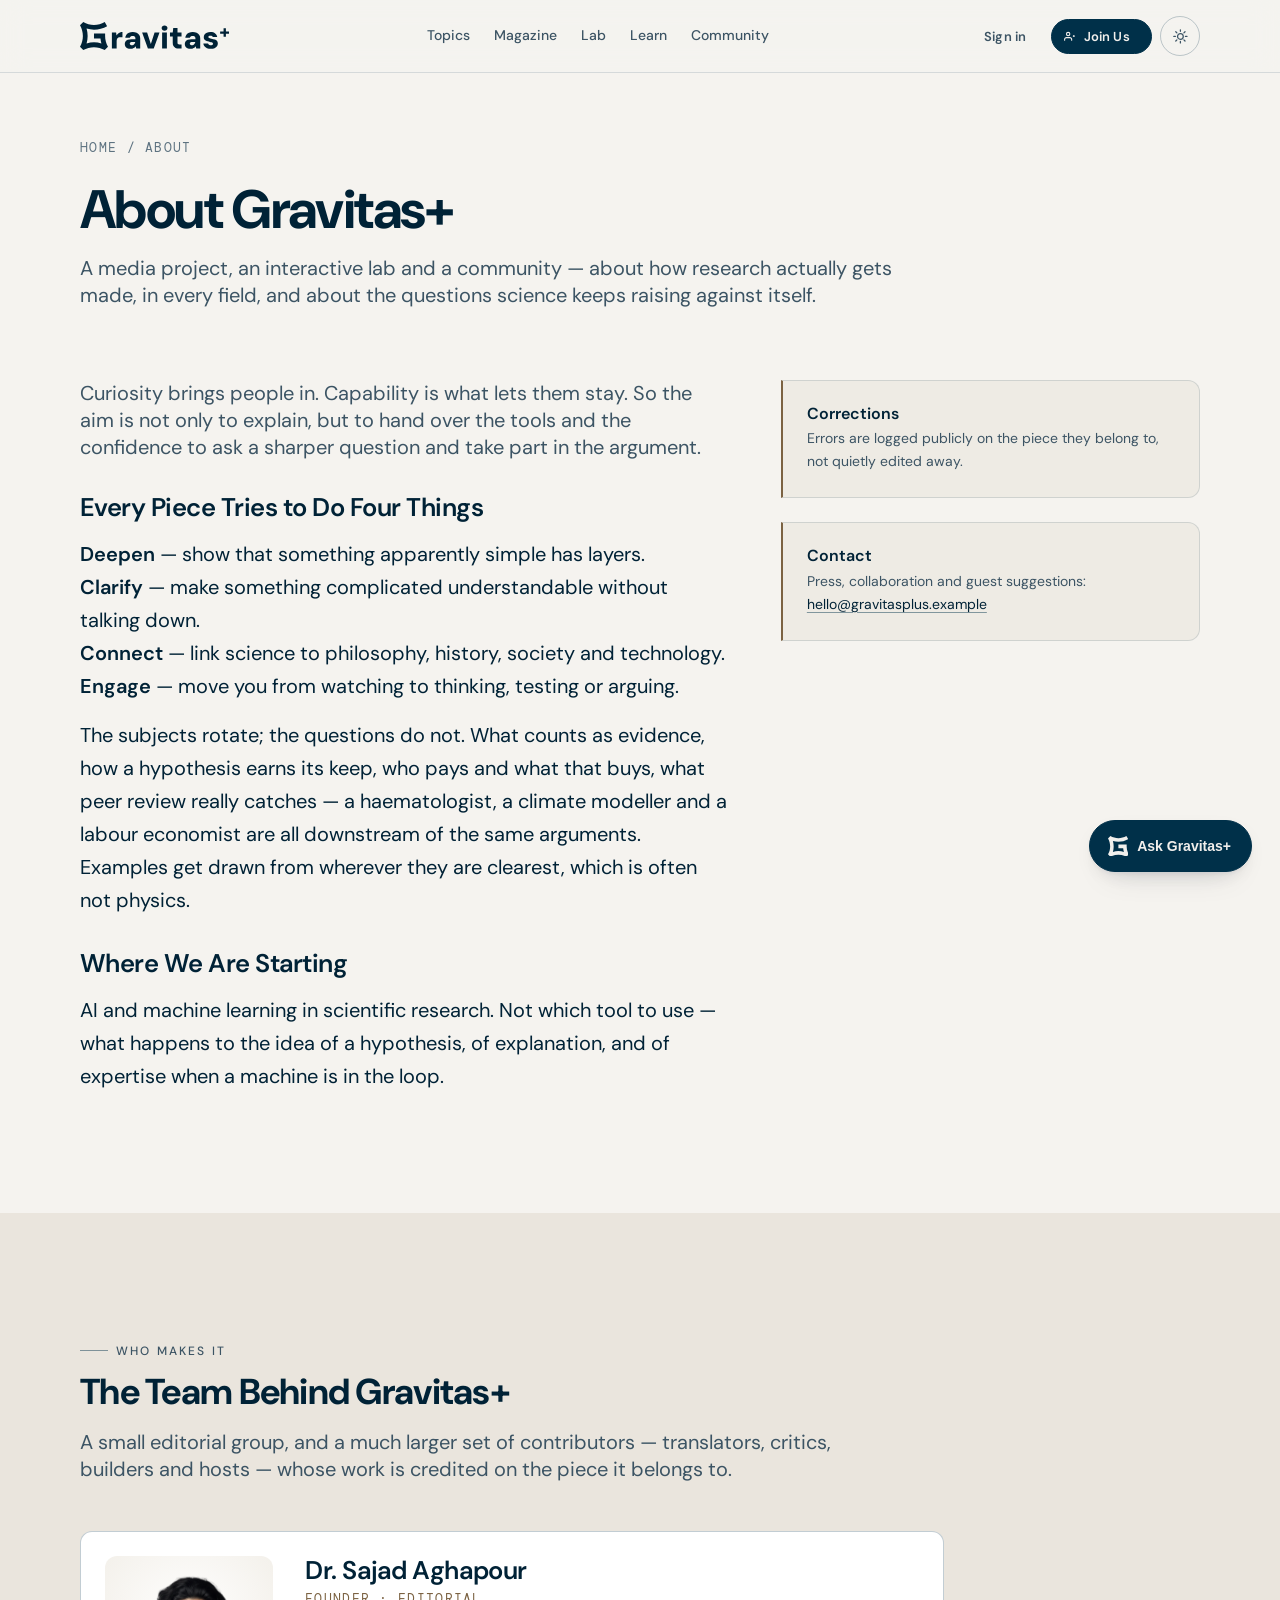
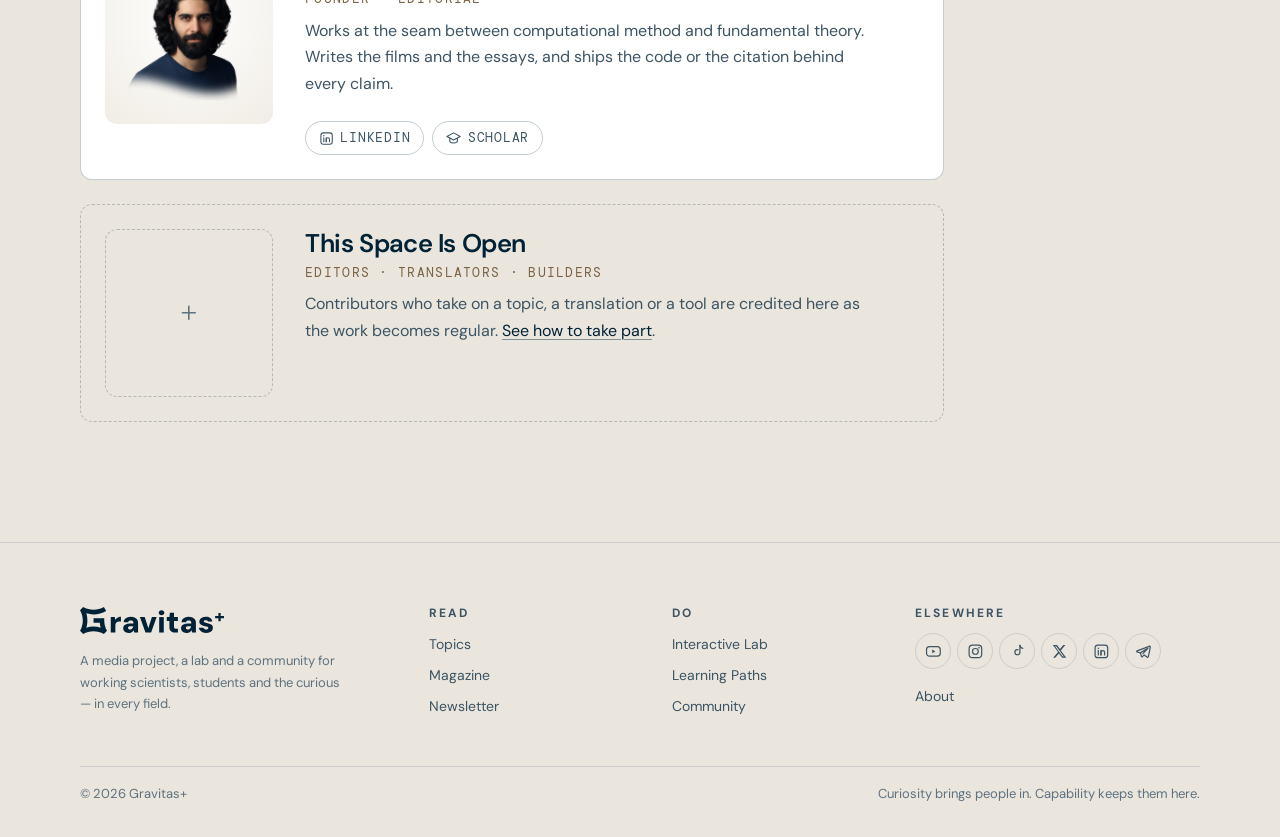
==== commit ca76f529: "Add files via upload" ====
--- a/about.html
+++ b/about.html
@@ -3,20 +3,32 @@
 <head>
 <meta charset="utf-8">
 <meta name="viewport" content="width=device-width, initial-scale=1">
+<script>
+/* Theme, resolved before first paint — see assets/site.js for the toggle. */
+(function(){try{var s=localStorage.getItem('gravitas:theme');
+document.documentElement.setAttribute('data-theme',
+  s==='light'||s==='dark'?s:(matchMedia('(prefers-color-scheme: light)').matches?'light':'dark'));
+}catch(e){document.documentElement.setAttribute('data-theme','dark');}})();
+</script>
 <title>About — Gravitas+</title>
-<meta name="description" content="What Gravitas+ is: a media project, lab and community at the intersection of science, philosophy and society.">
+<meta name="description" content="What Gravitas+ is: a media project, lab and community about how science gets made — in every field.">
+<link rel="icon" href="assets/favicon.svg" type="image/svg+xml">
+<link rel="mask-icon" href="assets/monogram.svg" color="#003049">
+<meta name="theme-color" content="#00263a" media="(prefers-color-scheme: dark)">
+<meta name="theme-color" content="#f5f3ef" media="(prefers-color-scheme: light)">
 <link rel="preconnect" href="https://fonts.googleapis.com">
 <link rel="preconnect" href="https://fonts.gstatic.com" crossorigin>
 <link href="https://fonts.googleapis.com/css2?family=DM+Sans:ital,opsz,wght@0,9..40,100..1000;1,9..40,100..1000&family=DM+Mono:wght@300;400;500&display=swap" rel="stylesheet">
 <link rel="stylesheet" href="assets/gravitas.css">
 <link rel="stylesheet" href="assets/site.css">
 
+<link rel="stylesheet" href="assets/chat.css">
 </head>
 <body class="is-overview">
 <a class="g-skip-link" href="#main">Skip to content</a>
 <header class="g-header">
   <div class="g-container g-header__inner">
-    <a class="g-logo" href="index.html" aria-label="Gravitas+ home"><svg id="Layer_2" data-name="Layer 2" xmlns="http://www.w3.org/2000/svg" viewBox="0 0 630.63 118.24" fill="#f1efec">
+    <a class="g-logo" href="index.html" aria-label="Gravitas+ home"><svg id="Layer_2" data-name="Layer 2" xmlns="http://www.w3.org/2000/svg" viewBox="0 0 630.63 118.24" fill="currentColor">
   <g id="Layer_1-2" data-name="Layer 1">
     <g>
       <path d="M106.06,49.06h-46.96v20.16h27.29c.65,7.22,2.02,14.31,4.03,21.24-20.24-5.97-42.41-5.97-62.6,0,2.94-10.12,4.47-20.68,4.47-31.32s-1.53-21.2-4.47-31.32c10.12,2.98,20.64,4.51,31.28,4.51,19.55,0,38.7-5.16,55.47-14.88L104.45.04c-13.71,7.94-29.39,12.13-45.35,12.13S27.49,7.98,13.79,0L0,13.79c7.94,13.71,12.13,29.39,12.13,45.35S7.94,90.78,0,104.45l13.79,13.79c13.67-7.94,29.35-12.13,45.31-12.13s31.6,4.19,45.35,12.13l13.79-13.79c-7.98-13.67-12.17-29.35-12.17-45.31v-10.08Z"/>
@@ -35,10 +47,17 @@
     <nav class="g-nav" aria-label="Primary"><a class="g-nav__link" href="topics.html">Topics</a><a class="g-nav__link" href="magazine.html">Magazine</a><a class="g-nav__link" href="lab.html">Lab</a><a class="g-nav__link" href="learn.html">Learn</a><a class="g-nav__link" href="community.html">Community</a></nav>
     <div class="gh-actions">
       <a class="g-btn g-btn--ghost g-btn--sm gh-signin" href="account.html#in">Sign in</a>
-      <a class="g-btn g-btn--primary g-btn--sm g-btn--lead lp-header__cta" href="newsletter.html" aria-label="Subscribe to the newsletter">
-        <svg class="g-btn__icon" viewBox="0 0 24 24" fill="none" stroke="currentColor" stroke-width="2" aria-hidden="true"><path d="M3 7l9 6 9-6M3 7v10h18V7H3z"/></svg>
-        <span>Subscribe</span>
+      <!-- The header CTA is the site's single loudest control, and it used to
+           point at a mailing list. The community is the thing this project is
+           actually for, so it gets the slot. -->
+      <a class="g-btn g-btn--primary g-btn--sm g-btn--lead lp-header__cta" href="community.html#join" aria-label="Join the Gravitas+ community">
+        <svg class="g-btn__icon" viewBox="0 0 24 24" fill="none" stroke="currentColor" stroke-width="2" stroke-linecap="round" stroke-linejoin="round" aria-hidden="true"><path d="M16 19v-1.6a3.4 3.4 0 0 0-3.4-3.4H6.4A3.4 3.4 0 0 0 3 17.4V19"/><circle cx="9.5" cy="7.5" r="3.1"/><path d="M19 11h2M20 10v2"/></svg>
+        <span>Join Us</span>
       </a>
+      <button class="theme-toggle" type="button" aria-pressed="false" aria-label="Switch colour theme" title="Switch colour theme">
+        <svg class="ic-moon" viewBox="0 0 24 24" fill="none" stroke="currentColor" stroke-width="1.8" stroke-linecap="round" stroke-linejoin="round" aria-hidden="true"><!-- The crescent sits centred by bounding box but not by mass: its area centroid measures (9.97, 14.03) against a 12,12 viewBox centre, which is why it read as low and left inside a circular button. Shifted part of the way back — correcting the full 2.03 would push the upper tip out of the box, so this splits the difference between the two centres, which is what optical centring is. --><g transform="translate(0.7 -0.7)"><path d="M20 14.2A8.2 8.2 0 0 1 9.8 4a8.4 8.4 0 1 0 10.2 10.2z"/></g></svg>
+        <svg class="ic-sun" viewBox="0 0 24 24" fill="none" stroke="currentColor" stroke-width="1.8" stroke-linecap="round" aria-hidden="true"><circle cx="12" cy="12" r="4.1"/><path d="M12 2.6v2.2M12 19.2v2.2M2.6 12h2.2M19.2 12h2.2M5.4 5.4l1.6 1.6M17 17l1.6 1.6M18.6 5.4 17 7M7 17l-1.6 1.6"/></svg>
+      </button>
       <button class="lp-menu-btn" aria-label="Menu" aria-expanded="false">
         <svg width="20" height="20" viewBox="0 0 24 24" fill="none" stroke="currentColor" stroke-width="2"><path d="M4 7h16M4 12h16M4 17h16"/></svg>
       </button>
@@ -47,19 +66,24 @@
 </header>
 <main id="main">
 <section class="page-head"><div class="g-container">
-      <p class="crumb"><a href="index.html">Home</a> / About</p><h1>About Gravitas+</h1><p class="g-lead">A media project, an interactive lab and a community, at the intersection of computational skill, fundamental science and the questions science raises about itself.</p>
+      <p class="crumb"><a href="index.html">Home</a> / About</p><h1>About Gravitas+</h1><p class="g-lead">A media project, an interactive lab and a community — about how research actually gets made, in every field, and about the questions science keeps raising against itself.</p>
     </div></section>
 <section class="g-section g-section--continues"><div class="g-container"><div class="split">
     <article class="g-prose rv">
       <p class="g-lead">Curiosity brings people in. Capability is what lets them stay. So the aim
         is not only to explain, but to hand over the tools and the confidence to ask a sharper
         question and take part in the argument.</p>
-      <h3>Every piece tries to do four things</h3>
+      <h3>Every Piece Tries to Do Four Things</h3>
       <p><b>Deepen</b> — show that something apparently simple has layers.<br>
          <b>Clarify</b> — make something complicated understandable without talking down.<br>
          <b>Connect</b> — link science to philosophy, history, society and technology.<br>
          <b>Engage</b> — move you from watching to thinking, testing or arguing.</p>
-      <h3>Where we are starting</h3>
+      <p>The subjects rotate; the questions do not. What counts as evidence, how a hypothesis
+        earns its keep, who pays and what that buys, what peer review really catches — a
+        haematologist, a climate modeller and a labour economist are all downstream of the
+        same arguments. Examples get drawn from wherever they are clearest, which is often
+        not physics.</p>
+      <h3>Where We Are Starting</h3>
       <p>AI and machine learning in scientific research. Not which tool to use — what happens to the
         idea of a hypothesis, of explanation, and of expertise when a machine is in the loop.</p>
     </article>
@@ -73,7 +97,7 @@
 
 <section class="g-section g-section--deep"><div class="g-container">
   <div class="lp-head rv"><div class="g-section-head" style="margin-bottom:0">
-      <p class="g-eyebrow">Who makes it</p><h2>The team behind Gravitas+</h2></div></div>
+      <p class="g-eyebrow">Who makes it</p><h2>The Team Behind Gravitas+</h2></div></div>
   <p class="g-lead" style="max-width:56ch;margin-bottom:var(--g-space-xl)">A small editorial group,
     and a much larger set of contributors — translators, critics, builders and hosts — whose work is
     credited on the piece it belongs to.</p>
@@ -110,7 +134,7 @@
              stroke-linecap="round"><path d="M12 6v12M6 12h12"/></svg>
       </div>
       <div class="person__body">
-        <h3>This space is open</h3>
+        <h3>This Space Is Open</h3>
         <p class="person__role">Editors &middot; Translators &middot; Builders</p>
         <p>Contributors who take on a topic, a translation or a tool are credited here as the work
           becomes regular. <a href="community.html">See how to take part</a>.</p>
@@ -123,7 +147,7 @@
   <div class="g-container">
     <div class="g-footer__grid">
       <div>
-        <div style="width:9rem"><svg id="Layer_2" data-name="Layer 2" xmlns="http://www.w3.org/2000/svg" viewBox="0 0 630.63 118.24" fill="#f1efec">
+        <div style="width:9rem"><svg id="Layer_2" data-name="Layer 2" xmlns="http://www.w3.org/2000/svg" viewBox="0 0 630.63 118.24" fill="currentColor">
   <g id="Layer_1-2" data-name="Layer 1">
     <g>
       <path d="M106.06,49.06h-46.96v20.16h27.29c.65,7.22,2.02,14.31,4.03,21.24-20.24-5.97-42.41-5.97-62.6,0,2.94-10.12,4.47-20.68,4.47-31.32s-1.53-21.2-4.47-31.32c10.12,2.98,20.64,4.51,31.28,4.51,19.55,0,38.7-5.16,55.47-14.88L104.45.04c-13.71,7.94-29.39,12.13-45.35,12.13S27.49,7.98,13.79,0L0,13.79c7.94,13.71,12.13,29.39,12.13,45.35S7.94,90.78,0,104.45l13.79,13.79c13.67-7.94,29.35-12.13,45.31-12.13s31.6,4.19,45.35,12.13l13.79-13.79c-7.98-13.67-12.17-29.35-12.17-45.31v-10.08Z"/>
@@ -140,13 +164,13 @@
   </g>
 </svg></div>
         <p class="g-mt-sm g-subtle" style="font-size:var(--g-fs-caption);max-width:30ch">
-          A media project, a lab and a community at the intersection of science,
-          philosophy and society.</p>
+          A media project, a lab and a community for working scientists, students and
+          the curious — in every field.</p>
       </div>
       <div><h5 class="g-footer__heading">Read</h5>
         <div class="g-stack g-stack--xs"><a href="topics.html">Topics</a><a href="magazine.html">Magazine</a><a href="newsletter.html">Newsletter</a></div></div>
       <div><h5 class="g-footer__heading">Do</h5>
-        <div class="g-stack g-stack--xs"><a href="lab.html">Interactive lab</a><a href="learn.html">Learning paths</a><a href="community.html">Community</a></div></div>
+        <div class="g-stack g-stack--xs"><a href="lab.html">Interactive Lab</a><a href="learn.html">Learning Paths</a><a href="community.html">Community</a></div></div>
       <div><h5 class="g-footer__heading">Elsewhere</h5><ul class="lp-social"><li><a class="lp-social__link" href="#" aria-label="YouTube"><svg viewBox="0 0 24 24" fill="none" stroke="currentColor" stroke-width="1.7"><rect x="2.2" y="5.2" width="19.6" height="13.6" rx="4.2"/><path d="M10.3 9.4v5.2l4.5-2.6z" fill="currentColor" stroke="none"/></svg></a></li><li><a class="lp-social__link" href="#" aria-label="Instagram"><svg viewBox="0 0 24 24" fill="none" stroke="currentColor" stroke-width="1.7"><rect x="3" y="3" width="18" height="18" rx="5"/><circle cx="12" cy="12" r="4.1"/><circle cx="17.1" cy="6.9" r="1.15" fill="currentColor" stroke="none"/></svg></a></li><li><a class="lp-social__link" href="#" aria-label="TikTok"><svg viewBox="0 0 24 24" fill="none" stroke="currentColor" stroke-width="1.7" stroke-linecap="round" stroke-linejoin="round"><path d="M15.6 3.3v9.9a3.6 3.6 0 1 1-3.6-3.6c.3 0 .6 0 .9.1"/><path d="M15.6 3.3c.3 2.3 2 4 4.3 4.2"/></svg></a></li><li><a class="lp-social__link" href="#" aria-label="X"><svg viewBox="0 0 24 24" fill="currentColor"><path d="M17.6 3h3l-6.6 7.6L21.8 21h-5.9l-4.6-6-5.3 6H3l7.1-8.1L2.6 3h6l4.2 5.5L17.6 3zm-1 16.2h1.6L7.5 4.7H5.8l10.8 14.5z"/></svg></a></li><li><a class="lp-social__link" href="#" aria-label="LinkedIn"><svg viewBox="0 0 24 24" fill="none" stroke="currentColor" stroke-width="1.7" stroke-linecap="round"><rect x="3" y="3" width="18" height="18" rx="4"/><path d="M7.6 10.6V17"/><circle cx="7.6" cy="7.5" r="1.05" fill="currentColor" stroke="none"/><path d="M11.4 17v-3.6a2.6 2.6 0 0 1 5.2 0V17"/><path d="M11.4 17v-6.4"/></svg></a></li><li><a class="lp-social__link" href="#" aria-label="Telegram"><svg viewBox="0 0 24 24" fill="none" stroke="currentColor" stroke-width="1.7" stroke-linejoin="round"><path d="M21.3 4.4 2.9 11.3c-.8.3-.8 1.4.1 1.6l4.6 1.2 1.7 5.1c.2.6 1 .8 1.4.3l2.4-2.5 4.5 3.3c.5.4 1.3.1 1.4-.6l2.9-13.9c.1-.7-.5-1.2-1.2-1z"/><path d="M7.6 14.1 18.4 7.6l-7.5 8"/></svg></a></li></ul>
         <div class="g-stack g-stack--xs" style="margin-top:var(--g-space-sm)"><a href="about.html">About</a></div></div>
     </div>
@@ -157,5 +181,6 @@
   </div>
 </footer>
 <script src="assets/site.js"></script>
+<script src="assets/chat.js" defer></script>
 </body>
 </html>
--- a/assets/gravitas.css
+++ b/assets/gravitas.css
@@ -49,12 +49,12 @@
 
     --g-text:              var(--g-white-tint);
     --g-text-muted:        var(--g-sisal);
-    --g-text-subtle:       rgb(212 201 190 / 0.62);
+    --g-text-subtle:       rgb(var(--g-tint) / 0.62);
     --g-text-inverse:      var(--g-cosmos-600);
 
-    --g-hairline:          rgb(212 201 190 / 0.16);
-    --g-border:            rgb(212 201 190 / 0.30);
-    --g-border-strong:     rgb(212 201 190 / 0.55);
+    --g-hairline:          rgb(var(--g-tint) / 0.16);
+    --g-border:            rgb(var(--g-tint) / 0.30);
+    --g-border-strong:     rgb(var(--g-tint) / 0.55);
     --g-focus:             var(--g-white-tint);
 
     /* ---- Signal colours ----------------------------------------------
@@ -146,10 +146,120 @@
 
     --g-z-base: 0; --g-z-raised: 10; --g-z-sticky: 100;
     --g-z-overlay: 500; --g-z-modal: 1000;
+
+    /* ---- Theme hooks ----------------------------------------------------
+       Everything below is a value that has to *flip* between dark and light.
+       They live here as named channels rather than as literals scattered
+       through the component files, because the old code had the dark values
+       hard-coded in ninety-odd places — which is precisely why there was no
+       light mode. Adding one meant finding them all once.                 */
+
+    /* Ink used for translucent overlays: hover washes, tracks, scrims.
+       Space-separated channels so any rule can pick its own alpha. */
+    --g-tint: 212 201 190;
+
+    /* The accent: Sisal on dark. On light Sisal is invisible, so the light
+       theme substitutes the same warmth at ink weight rather than dropping
+       the accent or borrowing a fifth hue. */
+    --g-accent: var(--g-sisal);
+
+    /* Sticky chrome (header, topic sub-nav) — a translucent slab of the page
+       background rather than a fixed colour. */
+    --g-chrome: 0 38 58;
+    --g-chrome-a: 0.72;
+
+    /* Solid controls: pressed chips, primary buttons, selected tabs. */
+    --g-solid-bg: var(--g-white-tint);
+    --g-solid-fg: var(--g-cosmos-600);
+    --g-solid-bg-hover: var(--g-cosmos-600);
+    --g-solid-fg-hover: var(--g-white-tint);
+
+    /* Canvas ink, read by hero.js. Canvases can't inherit CSS colour, so the
+       three hero simulations pull these at paint time and repaint on change. */
+    --g-canvas-line: 241 239 236;
+    --g-canvas-body-a: 241 239 236;
+    --g-canvas-body-b: 212 201 190;
+    --g-canvas-body-c: 111 169 206;
+    --g-canvas-core: 255 255 255;
+
+    color-scheme: dark;
+  }
+
+  /* ---- Light theme ------------------------------------------------------
+     A real second mode, not the inversion below. The brand is a night sky, so
+     the light theme is not "the same page with the lights on" — the star
+     field, meteors and deep-space gradients switch off entirely rather than
+     rendering as grey noise on paper. What survives is the structure: Cosmos
+     Blue as ink, White Tint as ground, Sisal darkened to bronze as accent.  */
+  :root[data-theme="light"] {
+    --g-bg:                #f5f3ef;
+    --g-bg-deep:           #eae5dd;
+    --g-surface:           #ffffff;
+    --g-surface-raised:    #ffffff;
+    --g-surface-hover:     #fbfaf7;
+    --g-surface-sunken:    #eeebe4;
+
+    --g-text:              #002236;
+    --g-text-muted:        #3c5464;
+    --g-text-subtle:       #5d7280;
+    --g-text-inverse:      var(--g-white-tint);
+
+    --g-tint:              0 48 73;
+    --g-accent:            #7b6242;
+    --g-chrome:            245 243 239;
+    --g-chrome-a:          0.82;
+
+    --g-solid-bg:          var(--g-cosmos-600);
+    --g-solid-fg:          var(--g-white-tint);
+    --g-solid-bg-hover:    var(--g-cosmos-400);
+    --g-solid-fg-hover:    var(--g-white-tint);
+
+    --g-hairline:          rgb(0 48 73 / 0.13);
+    --g-border:            rgb(0 48 73 / 0.24);
+    --g-border-strong:     rgb(0 48 73 / 0.46);
+    --g-focus:             var(--g-cosmos-600);
+
+    /* Depth on paper is a cast shadow, not emitted light. The glows would
+       otherwise render as pale smudges around every raised card. */
+    --g-glow-sm: 0 1px 2px rgb(0 34 54 / 0.05), 0 2px 8px -4px rgb(0 34 54 / 0.10);
+    --g-glow-md: 0 2px 4px rgb(0 34 54 / 0.05), 0 8px 24px -10px rgb(0 34 54 / 0.16);
+    --g-glow-lg: 0 12px 48px -18px rgb(0 34 54 / 0.20);
+    --g-shadow:  0 14px 34px -22px rgb(0 34 54 / 0.42);
+
+    --g-grad-deep-space: radial-gradient(120% 120% at 50% 38%,
+                          #ffffff 0%, #f3f0ea 54%, #e6e0d6 100%);
+    --g-grad-horizon:    linear-gradient(180deg, #ffffff 0%, #f3f0ea 60%, #e9e3d9 100%);
+    --g-grad-veil:       linear-gradient(180deg, rgb(0 34 54 / 0) 0%, rgb(0 34 54 / 0.55) 100%);
+
+    --g-signal-positive: #3f6f60;
+    --g-signal-caution:  #8a6a2f;
+    --g-signal-critical: #a2483a;
+
+    --g-canvas-line:   0 48 73;
+    --g-canvas-body-a: 0 34 54;
+    --g-canvas-body-b: 123 98 66;
+    --g-canvas-body-c: 0 106 158;
+    --g-canvas-core:   0 20 32;
+
+    color-scheme: light;
+  }
+
+  /* Ordinary page transitions shouldn't animate, but a theme flip that snaps
+     is jarring — the whole field changes at once. A short cross-fade on the
+     two properties that actually carry the theme is enough; anything longer
+     and the toggle feels laggy. */
+  :root[data-theme] body,
+  :root[data-theme] .g-header,
+  :root[data-theme] .g-footer,
+  :root[data-theme] .g-card {
+    transition: background-color 260ms var(--g-ease-orbit),
+                color 260ms var(--g-ease-orbit);
   }
 
   /* Light inversion — press releases, print-alike pages, embeds on white.
-     Not a "light mode": it is the same system, flipped. */
+     Predates the light theme and is kept because it is scoped to a *block*
+     rather than the document: it inverts one panel inside an otherwise dark
+     page, which the theme cannot do. */
   .g-invert {
     --g-bg: var(--g-white-tint);
     --g-bg-deep: var(--g-sisal);
@@ -167,6 +277,14 @@
     --g-focus: var(--g-cosmos-600);
     --g-glow-sm: none; --g-glow-md: none; --g-glow-lg: none;
     --g-shadow: 0 14px 34px -22px rgb(0 48 73 / 0.45);
+    /* The theme hooks apply here too, or an inverted panel keeps painting its
+       overlays and its accent in the dark theme's ink. */
+    --g-tint: 0 48 73;
+    --g-accent: #7b6242;
+    --g-solid-bg: var(--g-cosmos-600);
+    --g-solid-fg: var(--g-white-tint);
+    --g-solid-bg-hover: var(--g-cosmos-400);
+    --g-solid-fg-hover: var(--g-white-tint);
     background: var(--g-bg);
     color: var(--g-text);
   }
@@ -337,7 +455,7 @@
   }
   /* Emphasis inside a headline: weight and warmth, never a new colour. */
   .g-display em, .g-headline-key {
-    font-style: normal; color: var(--g-sisal); font-weight: inherit;
+    font-style: normal; color: var(--g-accent); font-weight: inherit;
   }
 
   .g-lead {
@@ -382,7 +500,7 @@
   /* ---- Header / nav ------------------------------------------------------ */
   .g-header {
     position: sticky; top: 0; z-index: var(--g-z-sticky);
-    background: rgb(0 38 58 / 0.72);
+    background: rgb(var(--g-chrome) / var(--g-chrome-a));
     backdrop-filter: blur(14px);
     border-bottom: 1px solid var(--g-hairline);
   }
@@ -406,7 +524,7 @@
   }
   .g-nav__link:hover,
   .g-nav__link[aria-current="page"] {
-    color: var(--g-text); border-bottom-color: var(--g-sisal);
+    color: var(--g-text); border-bottom-color: var(--g-accent);
   }
   @media (max-width: 720px) { .g-nav { display: none; } }
 
@@ -448,9 +566,9 @@
     opacity: 0.45; pointer-events: none;
   }
 
-  .g-btn--primary { --_bg: var(--g-white-tint); --_fg: var(--g-cosmos-600); --_bd: var(--g-white-tint); }
+  .g-btn--primary { --_bg: var(--g-solid-bg); --_fg: var(--g-solid-fg); --_bd: var(--g-solid-bg); }
   .g-btn--secondary { --_bg: transparent; --_fg: var(--g-text); --_bd: var(--g-border-strong); }
-  .g-btn--secondary:hover { --_bd: var(--g-sisal); background: rgb(212 201 190 / 0.08); }
+  .g-btn--secondary:hover { --_bd: var(--g-accent); background: rgb(var(--g-tint) / 0.08); }
   .g-btn--ghost { --_bd: transparent; --_fg: var(--g-text-muted); padding-inline: 0.75rem; }
   .g-btn--ghost:hover { --_fg: var(--g-text); box-shadow: none; }
   .g-btn--sm { font-size: var(--g-fs-caption); padding: 0.625rem 1rem; }
@@ -568,8 +686,8 @@
   .g-input::placeholder, .g-textarea::placeholder { color: var(--g-text-subtle); }
   .g-input:hover, .g-textarea:hover, .g-select:hover { border-color: var(--g-border-strong); }
   .g-input:focus-visible, .g-textarea:focus-visible, .g-select:focus-visible {
-    outline: none; border-color: var(--g-sisal);
-    box-shadow: 0 0 0 3px rgb(212 201 190 / 0.22);
+    outline: none; border-color: var(--g-accent);
+    box-shadow: 0 0 0 3px rgb(var(--g-tint) / 0.22);
   }
   .g-textarea { min-height: 7rem; resize: vertical; line-height: var(--g-lh-body); }
   .g-hint { font-size: var(--g-fs-caption); color: var(--g-text-subtle); }
@@ -612,7 +730,7 @@
     tab-size: 2;
   }
   .g-code .c-com { color: var(--g-text-subtle); font-style: italic; }
-  .g-code .c-key { color: var(--g-sisal); font-weight: var(--g-w-medium); }
+  .g-code .c-key { color: var(--g-accent); font-weight: var(--g-w-medium); }
   .g-code .c-str { color: var(--g-signal-positive); }
   .g-code .c-num { color: var(--g-signal-caution); }
   :not(pre) > code {
@@ -641,7 +759,7 @@
     color: var(--g-text-muted);
   }
   .g-table td { color: var(--g-text-muted); }
-  .g-table tbody tr:hover td { color: var(--g-text); background: rgb(212 201 190 / 0.04); }
+  .g-table tbody tr:hover td { color: var(--g-text); background: rgb(var(--g-tint) / 0.04); }
   .g-table--numeric td:not(:first-child),
   .g-table--numeric th:not(:first-child) { text-align: right; font-variant-numeric: tabular-nums; }
 
@@ -663,8 +781,8 @@
   .g-prose h3 { margin-top: var(--g-space-lg); }
   .g-prose ul, .g-prose ol { padding-left: 1.25rem; }
   .g-prose li + li { margin-top: var(--g-space-3xs); }
-  .g-prose li::marker { color: var(--g-sisal); }
-  .g-prose a { color: var(--g-text); text-decoration-color: var(--g-sisal); }
+  .g-prose li::marker { color: var(--g-accent); }
+  .g-prose a { color: var(--g-text); text-decoration-color: var(--g-accent); }
   .g-prose figcaption {
     font-size: var(--g-fs-caption); color: var(--g-text-subtle);
     margin-top: var(--g-space-2xs);
--- a/assets/site.css
+++ b/assets/site.css
@@ -40,7 +40,7 @@
     border: 1px solid var(--g-border); background: transparent; color: var(--g-text);
     cursor: pointer;
   }
-  .lp-menu-btn[aria-expanded="true"] { background: rgb(212 201 190 / 0.12); border-color: var(--g-border-strong); }
+  .lp-menu-btn[aria-expanded="true"] { background: rgb(var(--g-tint) / 0.12); border-color: var(--g-border-strong); }
 
   /* The dropdown panel lives entirely in CSS so nothing leaks back to desktop.
      Only the .is-open class is toggled — no inline styles. */
@@ -63,7 +63,7 @@
   }
   .g-nav .g-nav__link:hover,
   .g-nav .g-nav__link[aria-current="page"] {
-    background: rgb(212 201 190 / 0.1); color: var(--g-text);
+    background: rgb(var(--g-tint) / 0.1); color: var(--g-text);
   }
 }
 
@@ -108,7 +108,7 @@
 .depth {
   display: inline-flex; align-items: center; padding: 2px;
   border: 1px solid var(--g-border); border-radius: var(--g-radius-pill);
-  background: rgb(212 201 190 / 0.05);
+  background: rgb(var(--g-tint) / 0.05);
 }
 .depth button {
   font: inherit; font-size: var(--g-fs-caption); font-weight: var(--g-w-medium);
@@ -117,9 +117,14 @@
   cursor: pointer; white-space: nowrap;
   transition: color var(--g-dur) var(--g-ease-orbit), background-color var(--g-dur) var(--g-ease-orbit);
 }
-.depth button[aria-pressed="true"] { background: var(--g-white-tint); color: var(--g-cosmos-600); }
+.depth button[aria-pressed="true"] { background: var(--g-solid-bg); color: var(--g-solid-fg); }
 .depth button:hover[aria-pressed="false"] { color: var(--g-text); }
-@media (max-width: 900px) { .depth { display: none; } }
+/* The switch is hidden below 900px because it used to live in the header,
+   where there is no room for it on a phone. It does not live there any more —
+   it sits in the .depthbar above the text it governs — so hiding it left the
+   bar announcing "this essay reads two ways" with no way to pick either.
+   Hide it only where it is still chrome. */
+@media (max-width: 900px) { .g-header .depth { display: none; } }
 
 /* content that only belongs to one reading level */
 /* Depth visibility.
@@ -167,7 +172,7 @@
 .space {
   grid-column: span 2; position: relative; overflow: hidden;
   border: 1px solid var(--g-hairline); border-radius: var(--g-radius);
-  background: linear-gradient(180deg, var(--g-cosmos-500), var(--g-cosmos-600));
+  background: linear-gradient(180deg, var(--g-surface-raised), var(--g-surface));
   padding: var(--g-space-md); text-decoration: none; display: flex; flex-direction: column;
   min-height: 168px;
   transition: transform var(--g-dur) var(--g-ease-orbit),
@@ -178,14 +183,14 @@
 .space--wide { grid-column: span 3; }
 .space__n {
   font-family: var(--g-font-mono); font-size: var(--g-fs-eyebrow); letter-spacing: .16em;
-  color: var(--g-sisal); margin-bottom: var(--g-space-2xs);
+  color: var(--g-accent); margin-bottom: var(--g-space-2xs);
 }
 .space h3 { font-size: var(--g-fs-h4); margin: 0 0 var(--g-space-3xs); }
 .space p { font-size: var(--g-fs-small); color: var(--g-text-muted); margin: 0; }
 .space__go {
   margin-top: auto; padding-top: var(--g-space-sm);
   font-family: var(--g-font-mono); font-size: var(--g-fs-caption);
-  color: var(--g-sisal); display: inline-flex; align-items: center; gap: .35rem;
+  color: var(--g-accent); display: inline-flex; align-items: center; gap: .35rem;
 }
 .space:hover .space__go { color: var(--g-text); }
 @media (max-width: 900px) { .space, .space--wide { grid-column: span 3; } }
@@ -206,14 +211,14 @@
               background-color var(--g-dur) var(--g-ease-orbit);
 }
 .chip:hover { color: var(--g-text); border-color: var(--g-border-strong); }
-.chip[aria-pressed="true"] { background: var(--g-white-tint); color: var(--g-cosmos-600); border-color: var(--g-white-tint); }
+.chip[aria-pressed="true"] { background: var(--g-solid-bg); color: var(--g-solid-fg); border-color: var(--g-solid-bg); }
 .search {
   flex: 1 1 12rem; min-width: 9rem; background: var(--g-surface-sunken);
   border: 1px solid var(--g-border); border-radius: var(--g-radius-pill);
   color: var(--g-text); font: inherit; font-size: var(--g-fs-small); padding: .42rem .9rem;
 }
 .search::placeholder { color: var(--g-text-subtle); }
-.search:focus-visible { outline: none; border-color: var(--g-sisal); box-shadow: 0 0 0 3px rgb(212 201 190 / .2); }
+.search:focus-visible { outline: none; border-color: var(--g-accent); box-shadow: 0 0 0 3px rgb(var(--g-tint) / .2); }
 .result-count { font-family: var(--g-font-mono); font-size: var(--g-fs-caption); color: var(--g-text-subtle); }
 .is-hidden { display: none !important; }
 .empty {
@@ -228,13 +233,13 @@
   text-decoration: none; align-items: start;
   transition: background-color var(--g-dur) var(--g-ease-orbit);
 }
-.entry:hover { background: rgb(212 201 190 / .04); }
+.entry:hover { background: rgb(var(--g-tint) / .04); }
 .entry__type {
   font-family: var(--g-font-mono); font-size: var(--g-fs-caption); letter-spacing: .1em;
-  text-transform: uppercase; color: var(--g-sisal); padding-top: .2rem;
+  text-transform: uppercase; color: var(--g-accent); padding-top: .2rem;
 }
 .entry h3 { font-size: var(--g-fs-h4); margin: 0 0 var(--g-space-3xs); line-height: 1.3; }
-.entry:hover h3 { color: var(--g-sisal); }
+.entry:hover h3 { color: var(--g-accent); }
 .entry p { font-size: var(--g-fs-small); color: var(--g-text-muted); margin: 0 0 var(--g-space-2xs); }
 .entry__meta { font-family: var(--g-font-mono); font-size: var(--g-fs-caption); color: var(--g-text-subtle); display: flex; gap: var(--g-space-2xs); flex-wrap: wrap; }
 .entry__meta span + span::before { content: "·"; margin-right: var(--g-space-2xs); }
@@ -242,7 +247,7 @@
 
 /* ---------- topic ------------------------------------------------------ */
 .topic-nav {
-  position: sticky; top: 4.5rem; z-index: 40; background: rgb(0 38 58 / .82);
+  position: sticky; top: 4.5rem; z-index: 40; background: rgb(var(--g-chrome) / var(--g-chrome-a));
   backdrop-filter: blur(14px); border-block: 1px solid var(--g-hairline);
 }
 .topic-nav__row { display: flex; gap: clamp(.9rem, 2.4vw, 2rem); overflow-x: auto; scrollbar-width: none; }
@@ -253,13 +258,13 @@
   border-bottom: 2px solid transparent; white-space: nowrap;
   transition: opacity var(--g-dur) var(--g-ease-orbit), border-color var(--g-dur) var(--g-ease-orbit);
 }
-.topic-nav a:hover, .topic-nav a.is-active { opacity: 1; border-bottom-color: var(--g-sisal); }
+.topic-nav a:hover, .topic-nav a.is-active { opacity: 1; border-bottom-color: var(--g-accent); }
 
 .layer { padding-block: clamp(2.5rem, 5vw, 4rem); border-top: 1px solid var(--g-hairline); }
 .layer:first-of-type { border-top: 0; }
 .layer__head { display: flex; align-items: baseline; gap: var(--g-space-sm); margin-bottom: var(--g-space-md); flex-wrap: wrap; }
 .layer__n {
-  font-family: var(--g-font-mono); font-size: var(--g-fs-caption); color: var(--g-sisal);
+  font-family: var(--g-font-mono); font-size: var(--g-fs-caption); color: var(--g-accent);
   letter-spacing: .1em;
 }
 .layer__head h2 { font-size: clamp(1.4rem, 1.1rem + 1.2vw, 2rem); margin: 0; letter-spacing: -.02em; }
@@ -289,12 +294,12 @@
 .level { border: 1px solid var(--g-hairline); border-radius: var(--g-radius); padding: var(--g-space-md); }
 .level__tag {
   font-family: var(--g-font-mono); font-size: var(--g-fs-caption); letter-spacing: .1em;
-  text-transform: uppercase; color: var(--g-sisal); margin: 0 0 var(--g-space-2xs);
+  text-transform: uppercase; color: var(--g-accent); margin: 0 0 var(--g-space-2xs);
 }
 .level h4 { font-size: var(--g-fs-body); margin: 0 0 var(--g-space-2xs); }
 .level ul { margin: 0; padding-left: 1.05rem; }
 .level li { font-size: var(--g-fs-small); color: var(--g-text-muted); margin-bottom: var(--g-space-2xs); }
-.level li::marker { color: var(--g-sisal); }
+.level li::marker { color: var(--g-accent); }
 .level a { color: var(--g-text-muted); text-decoration-color: var(--g-border); }
 .level a:hover { color: var(--g-text); }
 
@@ -304,9 +309,9 @@
 .tl__item { position: relative; padding-bottom: var(--g-space-md); }
 .tl__item::before {
   content: ""; position: absolute; left: -1.53rem; top: .45rem; width: .52rem; height: .52rem;
-  border-radius: 50%; background: var(--g-sisal); box-shadow: 0 0 0 3px var(--g-cosmos-700);
-}
-.tl__yr { font-family: var(--g-font-mono); font-size: var(--g-fs-caption); color: var(--g-sisal); }
+  border-radius: 50%; background: var(--g-accent); box-shadow: 0 0 0 3px var(--g-bg);
+}
+.tl__yr { font-family: var(--g-font-mono); font-size: var(--g-fs-caption); color: var(--g-accent); }
 .tl__item h4 { font-size: var(--g-fs-body); margin: .1rem 0 .2rem; }
 .tl__item p { font-size: var(--g-fs-small); color: var(--g-text-muted); margin: 0; }
 
@@ -329,12 +334,12 @@
 .comment { display: grid; grid-template-columns: 2.4rem minmax(0,1fr); gap: var(--g-space-sm); padding-block: var(--g-space-sm); border-bottom: 1px solid var(--g-hairline); }
 .avatar {
   width: 2.4rem; height: 2.4rem; border-radius: 50%; display: grid; place-items: center;
-  background: var(--g-cosmos-400); color: var(--g-text); font-size: var(--g-fs-caption);
+  background: var(--g-surface-hover); color: var(--g-text); font-size: var(--g-fs-caption);
   font-weight: var(--g-w-semibold); border: 1px solid var(--g-hairline);
 }
 .comment__who { font-size: var(--g-fs-small); font-weight: var(--g-w-semibold); }
 .comment__role {
-  font-family: var(--g-font-mono); font-size: var(--g-fs-caption); color: var(--g-sisal);
+  font-family: var(--g-font-mono); font-size: var(--g-fs-caption); color: var(--g-accent);
   border: 1px solid var(--g-border); border-radius: var(--g-radius-pill); padding: 0 .4rem; margin-left: .4rem;
 }
 .comment p { font-size: var(--g-fs-small); color: var(--g-text-muted); margin: .25rem 0 0; }
@@ -352,7 +357,7 @@
 .game-card__b { padding: var(--g-space-md); display: flex; flex-direction: column; flex: 1; }
 .game-card h3 { font-size: var(--g-fs-h4); margin: 0 0 var(--g-space-3xs); }
 .game-card p { font-size: var(--g-fs-small); color: var(--g-text-muted); margin: 0 0 var(--g-space-sm); }
-.game-card__meta { margin-top: auto; font-family: var(--g-font-mono); font-size: var(--g-fs-caption); color: var(--g-sisal); }
+.game-card__meta { margin-top: auto; font-family: var(--g-font-mono); font-size: var(--g-fs-caption); color: var(--g-accent); }
 .badge-soon {
   position: absolute; top: var(--g-space-2xs); right: var(--g-space-2xs);
   font-family: var(--g-font-mono); font-size: var(--g-fs-caption);
@@ -390,11 +395,11 @@
 }
 .triple input::-webkit-outer-spin-button,
 .triple input::-webkit-inner-spin-button { -webkit-appearance: none; margin: 0; }
-.triple input:hover { border-color: var(--g-border-strong); background: var(--g-cosmos-700); }
+.triple input:hover { border-color: var(--g-border-strong); background: var(--g-surface-hover); }
 .triple { gap: .45rem; }
 .triple__sep { font-family: var(--g-font-mono); color: var(--g-text-subtle);
   font-size: 1.1rem; padding: 0 .1rem; }
-.triple input:focus-visible { outline: none; border-color: var(--g-sisal); box-shadow: 0 0 0 3px rgb(212 201 190 / .2); }
+.triple input:focus-visible { outline: none; border-color: var(--g-accent); box-shadow: 0 0 0 3px rgb(var(--g-tint) / .2); }
 .trials { margin-top: var(--g-space-md); border-top: 1px solid var(--g-hairline); }
 .trial {
   display: flex; align-items: center; gap: var(--g-space-sm); padding: .5rem 0;
@@ -414,14 +419,14 @@
 .path-card:hover { transform: translateY(-3px); border-color: var(--g-border); }
 .path-card h3 { font-size: var(--g-fs-h4); margin: var(--g-space-2xs) 0 var(--g-space-3xs); }
 .path-card p { font-size: var(--g-fs-small); color: var(--g-text-muted); margin: 0 0 var(--g-space-sm); }
-.progress { height: 4px; border-radius: 99px; background: rgb(212 201 190 / .18); overflow: hidden; margin-top: auto; }
-.progress i { display: block; height: 100%; background: var(--g-sisal); border-radius: 99px; }
+.progress { height: 4px; border-radius: 99px; background: rgb(var(--g-tint) / .18); overflow: hidden; margin-top: auto; }
+.progress i { display: block; height: 100%; background: var(--g-accent); border-radius: 99px; }
 
 .step { display: grid; grid-template-columns: 2.6rem minmax(0,1fr); gap: var(--g-space-md); padding-block: var(--g-space-md); border-bottom: 1px solid var(--g-hairline); }
 .step__n {
   width: 2.2rem; height: 2.2rem; border-radius: 50%; border: 1px solid var(--g-border);
   display: grid; place-items: center; font-family: var(--g-font-mono); font-size: var(--g-fs-caption);
-  color: var(--g-sisal);
+  color: var(--g-accent);
 }
 .step h4 { font-size: var(--g-fs-body); margin: .15rem 0 var(--g-space-3xs); }
 .step p { font-size: var(--g-fs-small); color: var(--g-text-muted); margin: 0 0 var(--g-space-2xs); }
@@ -435,11 +440,11 @@
 .role { border: 1px solid var(--g-hairline); border-radius: var(--g-radius); padding: var(--g-space-md); }
 .role h4 { font-size: var(--g-fs-body); margin: 0 0 var(--g-space-3xs); }
 .role p { font-size: var(--g-fs-small); color: var(--g-text-muted); margin: 0; }
-.role__icon { width: 1.4rem; height: 1.4rem; color: var(--g-sisal); margin-bottom: var(--g-space-2xs); }
+.role__icon { width: 1.4rem; height: 1.4rem; color: var(--g-accent); margin-bottom: var(--g-space-2xs); }
 
 .event { display: grid; grid-template-columns: 5rem minmax(0,1fr) auto; gap: var(--g-space-md); align-items: center;
   padding-block: var(--g-space-sm); border-bottom: 1px solid var(--g-hairline); }
-.event__date { font-family: var(--g-font-mono); font-size: var(--g-fs-caption); color: var(--g-sisal); text-align: center; }
+.event__date { font-family: var(--g-font-mono); font-size: var(--g-fs-caption); color: var(--g-accent); text-align: center; }
 .event__date b { display: block; font-size: var(--g-fs-h4); color: var(--g-text); font-weight: var(--g-w-bold); }
 .event h4 { font-size: var(--g-fs-body); margin: 0 0 var(--g-space-3xs); }
 .event p { font-size: var(--g-fs-small); color: var(--g-text-muted); margin: 0; }
@@ -451,10 +456,10 @@
   color: var(--g-text); font: inherit; font-size: var(--g-fs-small); cursor: pointer; position: relative; overflow: hidden;
   transition: border-color var(--g-dur) var(--g-ease-orbit); }
 .poll__opt:hover { border-color: var(--g-border-strong); }
-.poll__opt[aria-pressed="true"] { border-color: var(--g-sisal); }
-.poll__bar { position: absolute; inset: 0 auto 0 0; background: rgb(212 201 190 / .14); width: 0; transition: width .6s var(--g-ease-orbit); }
+.poll__opt[aria-pressed="true"] { border-color: var(--g-accent); }
+.poll__bar { position: absolute; inset: 0 auto 0 0; background: rgb(var(--g-tint) / .14); width: 0; transition: width .6s var(--g-ease-orbit); }
 .poll__txt { position: relative; display: flex; justify-content: space-between; gap: var(--g-space-sm); }
-.poll__pct { font-family: var(--g-font-mono); color: var(--g-sisal); opacity: 0; transition: opacity .3s; }
+.poll__pct { font-family: var(--g-font-mono); color: var(--g-accent); opacity: 0; transition: opacity .3s; }
 .poll.is-voted .poll__pct { opacity: 1; }
 
 /* ---------- programmes strip -------------------------------------------- */
@@ -469,7 +474,7 @@
 @media (max-width: 560px) { .programs { grid-template-columns: 1fr; }
   .program, .program:nth-child(5) { grid-column: span 1 !important; } }
 .program { border: 1px solid var(--g-hairline); border-radius: var(--g-radius); padding: var(--g-space-md); background: var(--g-surface-raised); }
-.program__n { font-family: var(--g-font-mono); font-size: var(--g-fs-caption); color: var(--g-sisal); letter-spacing: .1em; }
+.program__n { font-family: var(--g-font-mono); font-size: var(--g-fs-caption); color: var(--g-accent); letter-spacing: .1em; }
 .program h3 { font-size: var(--g-fs-body); margin: var(--g-space-3xs) 0; }
 .program p { font-size: var(--g-fs-small); color: var(--g-text-muted); margin: 0 0 var(--g-space-2xs); }
 .program__cad { font-family: var(--g-font-mono); font-size: var(--g-fs-caption); color: var(--g-text-subtle); }
@@ -484,7 +489,7 @@
 .aside { position: sticky; top: 6rem; }
 @media (max-width: 900px) { .aside { position: static; } }
 .callout {
-  border: 1px solid var(--g-hairline); border-left: 2px solid var(--g-sisal);
+  border: 1px solid var(--g-hairline); border-left: 2px solid var(--g-accent);
   border-radius: 0 var(--g-radius) var(--g-radius) 0; padding: var(--g-space-md);
   background: var(--g-surface-sunken);
 }
@@ -517,7 +522,7 @@
 }
 .lp-social__link:hover {
   color: var(--g-text); border-color: var(--g-border-strong);
-  background: rgb(212 201 190 / 0.08); transform: translateY(-2px);
+  background: rgb(var(--g-tint) / 0.08); transform: translateY(-2px);
 }
 .lp-social__link svg { width: 1.05rem; height: 1.05rem; display: block; }
 
@@ -534,7 +539,7 @@
 body.is-overview .entry[data-reading="deep"]:hover { opacity: 1; }
 body.is-deep .entry[data-reading="overview"] { opacity: .62; }
 body.is-deep .entry[data-reading="overview"]:hover { opacity: 1; }
-body.is-deep .entry__lvl { color: var(--g-sisal); border-color: var(--g-border); }
+body.is-deep .entry__lvl { color: var(--g-accent); border-color: var(--g-border); }
 .entry[data-reading] { transition: opacity var(--g-dur) var(--g-ease-orbit); }
 
 /* ---- article ---------------------------------------------------------- */
@@ -575,7 +580,7 @@
   line-height: .7;
   margin: .15em .1em 0 0;
   font-weight: var(--g-w-bold);
-  color: var(--g-sisal);
+  color: var(--g-accent);
 }
 @supports (initial-letter: 2) or (-webkit-initial-letter: 2) {
   .art__lede::first-letter {
@@ -591,7 +596,7 @@
   border-radius:0 var(--g-radius) var(--g-radius) 0; padding:var(--g-space-md);
   font-size:.94rem; color:var(--g-text-muted); }
 .art__aside-h { font-family:var(--g-font-mono); font-size:.68rem; letter-spacing:.14em;
-  text-transform:uppercase; color:var(--g-sisal); margin:0 0 .5rem; }
+  text-transform:uppercase; color:var(--g-accent); margin:0 0 .5rem; }
 .art__sources { border-top:1px solid var(--g-hairline); padding-top:var(--g-space-lg);
   margin-top: var(--g-space-lg); }
 .src { list-style:none; margin:0 0 var(--g-space-sm); padding:0; }
@@ -609,7 +614,7 @@
 .nextcard:hover { transform:translateY(-3px); border-color:var(--g-border-strong);
   background:var(--g-surface-hover); }
 .nextcard__k { font-family:var(--g-font-mono); font-size:.62rem; letter-spacing:.14em;
-  text-transform:uppercase; color:var(--g-sisal); }
+  text-transform:uppercase; color:var(--g-accent); }
 .nextcard strong { font-size:1.02rem; }
 .nextcard span:last-child { font-size:.86rem; color:var(--g-text-muted); }
 
@@ -626,7 +631,7 @@
   font-family: var(--g-font-mono); font-size: .6rem; letter-spacing: .14em;
   text-transform: uppercase; color: var(--g-text-subtle);
   border: 1px solid var(--g-hairline); border-radius: 99px;
-  padding: .1rem .5rem; background: rgb(1 18 28 / .72);
+  padding: .1rem .5rem; background: rgb(var(--g-chrome) / 0.85);
 }
 .game-card.is-soon .soon-chip { top: auto; bottom: .7rem; }
 
@@ -660,7 +665,7 @@
 .join__h { font-size: clamp(2.2rem, 1.4rem + 3.2vw, 4rem); line-height: 1.0;
   letter-spacing: -.035em; margin: 0 0 var(--g-space-2xs); text-wrap: balance;
   font-weight: var(--g-w-bold); }
-.join__lede { color: var(--g-sisal); font-size: clamp(1.1rem, 1rem + .7vw, 1.6rem);
+.join__lede { color: var(--g-accent); font-size: clamp(1.1rem, 1rem + .7vw, 1.6rem);
   font-weight: var(--g-w-light); letter-spacing: -.02em;
   margin: 0 auto var(--g-space-xl); }
 .join__roles { display: flex; flex-wrap: wrap; gap: .45rem; justify-content: center;
@@ -671,7 +676,7 @@
   padding: .34rem .85rem; transition: color var(--g-dur) var(--g-ease-orbit),
   border-color var(--g-dur) var(--g-ease-orbit), background-color var(--g-dur) var(--g-ease-orbit); }
 .join__role:hover { color: var(--g-text); border-color: var(--g-border-strong);
-  background: rgb(212 201 190 / .08); }
+  background: rgb(var(--g-tint) / .08); }
 .join__act { display: flex; gap: .7rem; justify-content: center; flex-wrap: wrap; }
 .join__fine { font-family: var(--g-font-mono); font-size: var(--g-fs-caption);
   color: var(--g-text-subtle); margin: var(--g-space-md) 0 0; }
@@ -693,8 +698,8 @@
   font-weight: var(--g-w-medium); color: var(--g-text-muted); background: none;
   border: 0; border-radius: var(--g-radius-pill); padding: .5rem .8rem; cursor: pointer;
   transition: .22s var(--g-ease-orbit); }
-.auth__tabs button[aria-selected="true"] { background: var(--g-white-tint);
-  color: var(--g-cosmos-600); font-weight: var(--g-w-semibold); }
+.auth__tabs button[aria-selected="true"] { background: var(--g-solid-bg);
+  color: var(--g-solid-fg); font-weight: var(--g-w-semibold); }
 .auth__h { font-size: clamp(1.5rem,1.2rem+1.4vw,2.1rem); letter-spacing: -.025em;
   line-height: 1.1; margin: 0 0 var(--g-space-2xs); }
 .auth__lede { color: var(--g-text-muted); font-size: var(--g-fs-small);
@@ -713,9 +718,9 @@
 .rolepick b { display: block; font-size: var(--g-fs-small); color: var(--g-text);
   font-weight: var(--g-w-semibold); margin-bottom: .1rem; }
 .rolepick:hover span { border-color: var(--g-border); }
-.rolepick input:checked + span { border-color: var(--g-sisal);
-  background: rgb(212 201 190 / .09); color: var(--g-text-muted); }
-.rolepick input:focus-visible + span { outline: 2px solid var(--g-sisal); outline-offset: 2px; }
+.rolepick input:checked + span { border-color: var(--g-accent);
+  background: rgb(var(--g-tint) / .09); color: var(--g-text-muted); }
+.rolepick input:focus-visible + span { outline: 2px solid var(--g-accent); outline-offset: 2px; }
 .auth__check { display: flex; gap: .55rem; align-items: flex-start;
   font-size: var(--g-fs-small); color: var(--g-text-muted); margin-bottom: var(--g-space-md); }
 .auth__row { display: flex; justify-content: space-between; align-items: center;
@@ -741,7 +746,7 @@
 .view { border: 1px solid var(--g-hairline); border-radius: var(--g-radius);
   background: var(--g-surface-raised); padding: var(--g-space-md); }
 .view__k { font-family: var(--g-font-mono); font-size: var(--g-fs-caption);
-  letter-spacing: .14em; text-transform: uppercase; color: var(--g-sisal); margin: 0 0 .4rem; }
+  letter-spacing: .14em; text-transform: uppercase; color: var(--g-accent); margin: 0 0 .4rem; }
 .view h3 { font-size: var(--g-fs-h4); margin: 0 0 var(--g-space-2xs); }
 .view p { font-size: var(--g-fs-small); color: var(--g-text-muted); margin: 0; }
 .poll { margin-top: var(--g-space-lg); border: 1px solid var(--g-hairline);
@@ -762,8 +767,12 @@
   padding: .6rem .6rem .6rem var(--g-space-md);
   margin-bottom: var(--g-space-lg); }
 .depthbar__note { margin: 0; font-size: var(--g-fs-small); color: var(--g-text-muted); }
-@media (max-width: 520px) { .depthbar { justify-content: stretch; }
-  .depthbar .depth { width: 100%; } .depthbar .depth button { flex: 1; } }
+@media (max-width: 620px) {
+  .depthbar { flex-direction: column; align-items: stretch; gap: var(--g-space-2xs);
+              padding: var(--g-space-sm); }
+  .depthbar .depth { width: 100%; }
+  .depthbar .depth button { flex: 1; padding-block: .5rem; }
+}
 
 /* ---- sign-in row: the two controls sit on one baseline ------------------
    "Keep me signed in" is a label wrapping a checkbox and "Forgotten password"
@@ -797,7 +806,7 @@
 .person__pic--open svg { width: 1.6rem; height: 1.6rem; }
 .person__body h3 { font-size: var(--g-fs-h3); margin: 0 0 .2rem; letter-spacing: -.015em; }
 .person__role { font-family: var(--g-font-mono); font-size: var(--g-fs-caption);
-  letter-spacing: .1em; text-transform: uppercase; color: var(--g-sisal); margin: 0 0 .5rem; }
+  letter-spacing: .1em; text-transform: uppercase; color: var(--g-accent); margin: 0 0 .5rem; }
 .person__body > p:not(.person__role) { font-size: var(--g-fs-body);
   color: var(--g-text-muted); margin: 0; max-width: 52ch; }
 .person__links { display: flex; gap: .5rem; margin-top: var(--g-space-md); flex-wrap: wrap; }
@@ -806,8 +815,8 @@
   text-transform: uppercase; color: var(--g-text-muted); text-decoration: none;
   border: 1px solid var(--g-border); border-radius: var(--g-radius-pill);
   padding: .34rem .8rem; transition: .22s var(--g-ease-orbit); }
-.person__links a:hover { color: var(--g-text); border-color: var(--g-sisal);
-  background: rgb(212 201 190 / .08); }
+.person__links a:hover { color: var(--g-text); border-color: var(--g-accent);
+  background: rgb(var(--g-tint) / .08); }
 .person__links svg { width: .95rem; height: .95rem; }
 .person.is-open { border-style: dashed; background: transparent; }
 @media (max-width: 560px) { .person { flex-direction: column; gap: var(--g-space-md); }
@@ -822,7 +831,7 @@
   border-top: 1px solid var(--g-hairline); }
 .hist li:last-child { border-bottom: 1px solid var(--g-hairline); }
 .hist__y { font-family: var(--g-font-mono); font-size: var(--g-fs-small);
-  color: var(--g-sisal); letter-spacing: .06em; padding-top: .12rem; }
+  color: var(--g-accent); letter-spacing: .06em; padding-top: .12rem; }
 .hist h3 { font-size: var(--g-fs-body); margin: 0 0 .25rem; }
 .hist p { font-size: var(--g-fs-small); color: var(--g-text-muted); margin: 0; max-width: 60ch; }
 @media (max-width: 560px) { .hist li { grid-template-columns: 1fr; gap: .3rem; } }
@@ -909,3 +918,173 @@
 }
 .auth__back:hover { color: var(--g-text); }
 .auth__back svg { width: .9rem; height: .9rem; }
+
+
+/* =========================================================================
+   LIGHT THEME — the parts a token swap can't reach
+   -------------------------------------------------------------------------
+   Most of the site flips automatically now that surfaces, ink and overlays
+   all come from tokens. What is left here are the places where the dark
+   design isn't a colour but a *device*: a night sky, a scrim over a dark
+   still, an inline SVG with white strokes baked in. Those don't translate —
+   they have to be switched off or redrawn.
+   ========================================================================= */
+
+/* The night sky is a dark-mode idea. Rendered on paper it is grey dust on a
+   cream field: noise with no meaning. Off. */
+:root[data-theme="light"] .g-starfield,
+:root[data-theme="light"] .lp-stars,
+:root[data-theme="light"] .lp-meteors { display: none; }
+/* The comet stays. It is the cursor — the hero sets `cursor: none` and lets the
+   canvas draw the pointer instead — so hiding it in light mode did not remove a
+   decoration, it removed the mouse pointer. It takes its colour from the tokens
+   and composites normally, so on paper it is simply a dark comet. */
+
+/* The well is a single SVG with White Tint strokes, used as a background
+   image in three places. Inverting the render is cheaper and more reliable
+   than shipping a second file — alpha is preserved, so only the strokes
+   flip. */
+:root[data-theme="light"] .g-well { filter: invert(1); opacity: 0.16; }
+
+/* Scrims and play buttons assume something dark underneath. On light
+   thumbnails they invert. */
+:root[data-theme="light"] .video__play {
+  border-color: rgb(0 48 73 / 0.35);
+  background: rgb(255 255 255 / 0.7);
+  color: var(--g-cosmos-600);
+}
+:root[data-theme="light"] .video:hover .video__play {
+  background: var(--g-cosmos-600); color: var(--g-white-tint);
+}
+:root[data-theme="light"] .video__meta {
+  background: linear-gradient(180deg, transparent, rgb(255 255 255 / 0.92));
+  color: var(--g-text-muted);
+}
+:root[data-theme="light"] .g-video-card__duration {
+  background: rgb(0 34 54 / 0.8);
+}
+:root[data-theme="light"] .lp-play span {
+  border-color: rgb(0 48 73 / 0.35); background: rgb(255 255 255 / 0.72);
+  color: var(--g-cosmos-600);
+}
+
+/* The orbit sits in a soft well that exists to stop the blue field tinting
+   the bodies. On light the same job needs the opposite value. */
+:root[data-theme="light"] .lp-orbit::before {
+  background: radial-gradient(closest-side,
+    rgb(255 255 255 / .9), rgb(255 255 255 / .55) 55%, rgb(255 255 255 / 0) 100%);
+}
+
+/* Cards on a white page need an edge, not a glow, or they dissolve into the
+   background. The dark theme gets that edge from a lighter surface; here it
+   has to come from the border and a shadow on hover. */
+:root[data-theme="light"] .space,
+:root[data-theme="light"] .program,
+:root[data-theme="light"] .game-card,
+:root[data-theme="light"] .path-card,
+:root[data-theme="light"] .role,
+:root[data-theme="light"] .level,
+:root[data-theme="light"] .view,
+:root[data-theme="light"] .person,
+:root[data-theme="light"] .nextcard { border-color: var(--g-border); }
+:root[data-theme="light"] .space:hover,
+:root[data-theme="light"] .game-card:hover,
+:root[data-theme="light"] .path-card:hover,
+:root[data-theme="light"] .nextcard:hover { box-shadow: var(--g-glow-md); }
+
+/* ---- Theme toggle -------------------------------------------------------
+   Sits in the header actions, same footprint as the menu button so the row
+   keeps its rhythm. Both icons are in the DOM; CSS decides which shows,
+   which means no repaint flicker and no icon swap in JS. */
+.theme-toggle {
+  display: inline-flex; align-items: center; justify-content: center;
+  width: 2.5rem; height: 2.5rem; flex: none;
+  border-radius: var(--g-radius-pill);
+  border: 1px solid var(--g-border); background: transparent;
+  color: var(--g-text-muted); cursor: pointer;
+  transition: color var(--g-dur) var(--g-ease-orbit),
+              border-color var(--g-dur) var(--g-ease-orbit),
+              background-color var(--g-dur) var(--g-ease-orbit);
+}
+.theme-toggle:hover {
+  color: var(--g-text); border-color: var(--g-border-strong);
+  background: rgb(var(--g-tint) / 0.08);
+}
+.theme-toggle svg { width: 1.05rem; height: 1.05rem; display: block; }
+.theme-toggle .ic-sun { display: none; }
+:root[data-theme="light"] .theme-toggle .ic-sun { display: block; }
+:root[data-theme="light"] .theme-toggle .ic-moon { display: none; }
+
+
+
+/* The join band appears on the home page too now, where it sits inside a
+   normal section rather than at the foot of the community page. */
+.join .g-starfield { opacity: .35; }
+
+
+/* =========================================================================
+   LONG-FORM READING COMFORT
+   -------------------------------------------------------------------------
+   Topics and Magazine pieces are supposed to be dense — that is the product,
+   and cutting them would be cutting the thing people came for. So the fix on
+   these pages is not fewer words but a page that is easier to hold: a shorter
+   measure, more air between ideas than inside them, headings that announce
+   themselves by position rather than by size alone, and a visible sense of
+   how much is left.
+   ========================================================================= */
+
+/* A 68ch line at lead size is roughly 100 characters on a wide screen, which
+   is past the point where the eye starts losing its place on the return
+   sweep. 62ch is the comfortable end of the classic range. */
+div.art, .g-prose { max-width: 62ch; }
+div.art { line-height: 1.72; }
+
+/* Space between paragraphs should exceed space between lines, or the block
+   reads as one undifferentiated mass. It did not. */
+div.art > * + * { margin-top: 1.15em; }
+
+/* Section heads inside an article get a short rule in the accent rather than
+   a bigger type size. It marks the break at a glance while scanning, and it
+   costs no vertical space that the text could have had. */
+.art h2 {
+  margin-top: 2.4em; position: relative; padding-top: var(--g-space-sm);
+  line-height: 1.25;
+}
+.art h2::before {
+  content: ""; position: absolute; top: 0; left: 0;
+  width: 2.5rem; height: 2px; background: var(--g-accent);
+}
+.art h3 { margin-top: 1.9em; color: var(--g-text); }
+
+/* Lists inside long-form were running at the same rhythm as prose, so a
+   four-item list looked like a paragraph with bullets. */
+.art ul, .art ol { padding-left: 1.2rem; }
+.art li + li { margin-top: .45em; }
+.art li::marker { color: var(--g-accent); }
+
+/* The aside is the one place a reader is allowed to stop, so it should look
+   like a stop: a different ground, not just a rule down one side. */
+.art__aside { border-left-color: var(--g-accent); }
+
+/* Topic layers are the same problem one level up. A named number and a rule
+   let someone re-enter the page halfway down and know where they are. */
+.layer { padding-block: clamp(3rem, 6vw, 5rem); }
+.layer__head { margin-bottom: var(--g-space-lg); }
+.layer__head h2 { line-height: 1.2; }
+
+/* ---- Reading progress ---------------------------------------------------
+   Two thousand words with no end in sight is a different experience from two
+   thousand words that visibly end. One hairline, no numbers, no percentage —
+   the information is "how much is left", and a bar answers that without
+   asking to be read. */
+.readbar {
+  position: fixed; left: 0; top: 0; height: 2px; width: 100%;
+  z-index: calc(var(--g-z-sticky) + 1);
+  background: transparent; pointer-events: none;
+}
+.readbar i {
+  display: block; height: 100%; width: 0;
+  background: var(--g-accent);
+  transition: width 90ms linear;
+}
+@media (prefers-reduced-motion: reduce) { .readbar i { transition: none; } }
--- a/assets/chat.css
+++ b/assets/chat.css
@@ -0,0 +1,234 @@
+/* =========================================================================
+   GRAVITAS+ — ASK GRAVITAS
+   A floating assistant, on every page. Built on the same tokens as everything
+   else, so it inherits both themes without a single hard-coded colour.
+
+   Two deliberate departures from the usual e-commerce widget:
+   it does not open itself, and it does not nag. A bubble that pops up
+   unasked on a reading site interrupts the one thing the site is for.
+   ========================================================================= */
+
+.gchat {
+  position: fixed; right: clamp(1rem, 3vw, 1.75rem); bottom: clamp(1rem, 3vw, 1.75rem);
+  z-index: var(--g-z-overlay);
+  font-family: var(--g-font); line-height: 0;
+}
+
+/* ---- Launcher -----------------------------------------------------------
+   One control, one job: open. It used to morph into an X while the panel was
+   also showing a close button in its header — two ways to shut the same thing,
+   six inches apart, which makes a reader stop and choose. Now the launcher
+   simply gets out of the way, and the panel's own close is the only close.
+   It stays in the layout while hidden, because the panel is anchored to it. */
+.gchat__btn {
+  display: inline-flex; align-items: center; gap: 0.55rem;
+  height: 3.25rem; padding: 0 1.25rem 0 1.1rem;
+  border-radius: var(--g-radius-pill);
+  border: 1px solid var(--g-solid-bg);
+  background: var(--g-solid-bg); color: var(--g-solid-fg);
+  font-size: var(--g-fs-small); font-weight: var(--g-w-semibold); line-height: 1;
+  cursor: pointer; box-shadow: var(--g-shadow), var(--g-glow-md);
+  transform-origin: 100% 100%;
+  transition: transform var(--g-dur) var(--g-ease-orbit),
+              opacity 160ms var(--g-ease-orbit),
+              box-shadow var(--g-dur) var(--g-ease-orbit),
+              visibility 0s linear 0s;
+}
+.gchat__btn:hover { transform: translateY(-2px); }
+.gchat__btn .gchat__spark { width: 1.3rem; height: 1.3rem; flex: none; }
+/* visibility has to be named in the transition list, not just given a delay in
+   `transition-delay` — a delay on a property that isn't being transitioned is
+   ignored, and the button would snap out of existence mid-fade. */
+.gchat.is-open .gchat__btn {
+  opacity: 0; transform: scale(0.85); visibility: hidden;
+  transition: transform 160ms var(--g-ease-orbit),
+              opacity 160ms var(--g-ease-orbit),
+              visibility 0s linear 160ms;
+}
+@media (max-width: 560px) {
+  /* On a phone the label costs a third of the thumb zone for no information —
+     the mark already reads as "the assistant". */
+  .gchat__btn { width: 3.25rem; padding: 0; justify-content: center; }
+  .gchat__btn span { display: none; }
+}
+
+/* ---- Panel --------------------------------------------------------------
+   Absolutely positioned above the launcher rather than stacked with it, so
+   the panel can animate on both edges. `display: none` was why closing had no
+   animation at all: it is not an animatable property, so the panel vanished on
+   the frame the class came off. Visibility is, if you delay it past the fade. */
+.gchat__panel {
+  /* Anchored to the bottom of the widget, not above the launcher. Sitting it
+     above left the launcher's own height as a band of nothing under the panel —
+     and since the launcher hides while the panel is open, that band was empty.
+     The panel simply takes the space instead. */
+  position: absolute; right: 0; bottom: 0;
+  display: flex; flex-direction: column; line-height: var(--g-lh-body);
+  width: min(23.5rem, calc(100vw - 2rem));
+  height: min(32rem, calc(100vh - 4rem));
+  height: min(32rem, calc(100dvh - 4rem));
+  background: var(--g-surface-raised);
+  border: 1px solid var(--g-border);
+  border-radius: var(--g-radius-lg);
+  box-shadow: var(--g-shadow), var(--g-glow-lg);
+  overflow: hidden;
+
+  /* Closed state. The origin is the launcher's corner, so it grows out of the
+     button it came from and collapses back into it. */
+  opacity: 0; visibility: hidden; pointer-events: none;
+  transform: translateY(8px) scale(0.96);
+  transform-origin: 100% 100%;
+  transition: opacity 170ms var(--g-ease-orbit),
+              transform 220ms var(--g-ease-orbit),
+              visibility 0s linear 220ms;
+}
+.gchat.is-open .gchat__panel {
+  opacity: 1; visibility: visible; pointer-events: auto;
+  transform: none;
+  transition: opacity 200ms var(--g-ease-orbit),
+              transform 280ms var(--g-ease-orbit),
+              visibility 0s linear 0s;
+}
+
+/* ---- Panel header -------------------------------------------------------
+   Was: a bordered circle holding the mark like a profile picture, a title, and
+   a mono uppercase strapline reading "FIND YOUR WAY AROUND" — which said the
+   same thing as the note at the foot of the panel, one line below the name and
+   in the loudest treatment in the widget. A logo does not need a container to
+   be a logo, and the honesty line only needs saying once. What is left is a
+   lockup and a close. */
+.gchat__head {
+  display: flex; align-items: center; gap: 0.6rem;
+  padding: 0.85rem var(--g-space-md);
+  border-bottom: 1px solid var(--g-hairline);
+  background: var(--g-surface);
+  flex: none;
+}
+.gchat__brand { display: inline-flex; align-items: center; gap: 0.55rem; min-width: 0; }
+.gchat__brand .gchat__mark { width: 1.15rem; height: 1.15rem; flex: none; }
+.gchat__title {
+  font-size: var(--g-fs-body); font-weight: var(--g-w-semibold);
+  letter-spacing: -0.01em; line-height: 1.2; color: var(--g-text);
+  white-space: nowrap; overflow: hidden; text-overflow: ellipsis;
+}
+/* The + is part of the name, and the brand sets it apart everywhere else. */
+.gchat__plus { color: var(--g-accent); }
+.gchat__close {
+  margin-left: auto; flex: none;
+  width: 1.9rem; height: 1.9rem; border-radius: 50%;
+  display: grid; place-items: center;
+  background: none; border: 1px solid transparent; cursor: pointer;
+  color: var(--g-text-subtle);
+  transition: color var(--g-dur) var(--g-ease-orbit),
+              background-color var(--g-dur) var(--g-ease-orbit),
+              border-color var(--g-dur) var(--g-ease-orbit);
+}
+.gchat__close:hover {
+  color: var(--g-text); border-color: var(--g-border);
+  background: rgb(var(--g-tint) / 0.08);
+}
+.gchat__close svg { width: 1rem; height: 1rem; display: block; }
+
+.gchat__log {
+  flex: 1; overflow-y: auto; overscroll-behavior: contain;
+  padding: var(--g-space-md);
+  display: flex; flex-direction: column; gap: var(--g-space-sm);
+  scrollbar-width: thin;
+}
+
+.gchat__msg { max-width: 92%; font-size: var(--g-fs-small); line-height: 1.55; }
+.gchat__msg p { margin: 0 0 .5rem; }
+.gchat__msg p:last-child { margin-bottom: 0; }
+.gchat__msg--bot {
+  align-self: flex-start; color: var(--g-text-muted);
+  background: var(--g-surface-sunken);
+  border: 1px solid var(--g-hairline);
+  border-radius: var(--g-radius) var(--g-radius) var(--g-radius) var(--g-radius-sm);
+  padding: .65rem .85rem;
+}
+.gchat__msg--me {
+  align-self: flex-end; color: var(--g-solid-fg);
+  background: var(--g-solid-bg);
+  border-radius: var(--g-radius) var(--g-radius) var(--g-radius-sm) var(--g-radius);
+  padding: .65rem .85rem;
+}
+.gchat__msg a { color: var(--g-text); text-decoration-color: var(--g-accent); }
+
+/* Links the assistant offers are destinations, so they look like the site's
+   own controls rather than blue text inside a chat bubble. */
+.gchat__links { display: flex; flex-wrap: wrap; gap: .35rem; margin-top: .6rem; }
+.gchat__link {
+  display: inline-flex; align-items: center; gap: .3rem;
+  font-size: var(--g-fs-caption); font-weight: var(--g-w-medium);
+  color: var(--g-text); text-decoration: none;
+  border: 1px solid var(--g-border); border-radius: var(--g-radius-pill);
+  padding: .25rem .7rem;
+  transition: border-color var(--g-dur) var(--g-ease-orbit),
+              background-color var(--g-dur) var(--g-ease-orbit);
+}
+.gchat__link:hover { border-color: var(--g-border-strong); background: rgb(var(--g-tint) / .08); }
+
+.gchat__typing { display: flex; gap: .25rem; padding: .8rem .85rem; }
+.gchat__typing i {
+  width: .38rem; height: .38rem; border-radius: 50%;
+  background: var(--g-text-subtle); animation: gchat-blink 1.1s infinite;
+}
+.gchat__typing i:nth-child(2) { animation-delay: .18s; }
+.gchat__typing i:nth-child(3) { animation-delay: .36s; }
+@keyframes gchat-blink { 0%, 60%, 100% { opacity: .25; } 30% { opacity: 1; } }
+
+/* ---- Suggested openers --------------------------------------------------
+   A blank chat box is a small exam. Three concrete questions show what the
+   thing is for and cost one tap instead of a sentence. */
+.gchat__chips {
+  display: flex; flex-wrap: wrap; gap: .35rem; flex: none;
+  padding: 0 var(--g-space-md) var(--g-space-sm);
+}
+.gchat__chip {
+  font: inherit; font-size: var(--g-fs-caption); color: var(--g-text-muted);
+  background: transparent; border: 1px dashed var(--g-border);
+  border-radius: var(--g-radius-pill); padding: .28rem .7rem; cursor: pointer;
+  transition: color var(--g-dur) var(--g-ease-orbit), border-color var(--g-dur) var(--g-ease-orbit);
+}
+.gchat__chip:hover { color: var(--g-text); border-color: var(--g-border-strong); }
+
+.gchat__form {
+  display: flex; gap: .4rem; align-items: flex-end; flex: none;
+  padding: var(--g-space-sm) var(--g-space-md) .55rem;
+  border-top: 1px solid var(--g-hairline);
+  background: var(--g-surface);
+}
+.gchat__input {
+  flex: 1; font: inherit; font-size: var(--g-fs-small);
+  color: var(--g-text); background: var(--g-surface-sunken);
+  border: 1px solid var(--g-border); border-radius: var(--g-radius);
+  padding: .55rem .7rem; resize: none; max-height: 6rem; line-height: 1.45;
+}
+.gchat__input::placeholder { color: var(--g-text-subtle); }
+.gchat__input:focus-visible {
+  outline: none; border-color: var(--g-accent);
+  box-shadow: 0 0 0 3px rgb(var(--g-tint) / .18);
+}
+.gchat__send {
+  flex: none; width: 2.3rem; height: 2.3rem; border-radius: var(--g-radius);
+  border: 1px solid var(--g-solid-bg); background: var(--g-solid-bg);
+  color: var(--g-solid-fg); cursor: pointer; display: grid; place-items: center;
+}
+.gchat__send svg { width: 1rem; height: 1rem; }
+.gchat__send[disabled] { opacity: .4; cursor: default; }
+
+/* The only place the widget explains itself, now the header does not. It sits
+   under the input rather than over the conversation, where it is available
+   without being read twice. */
+.gchat__foot {
+  margin: 0; flex: none;
+  padding: 0 var(--g-space-md) .8rem;
+  font-family: var(--g-font-mono); font-size: .65rem; letter-spacing: .06em;
+  line-height: 1.5; color: var(--g-text-subtle); background: var(--g-surface);
+}
+
+/* The hero's orbit is a drag target on touch and the launcher is fixed over
+   the page. They never overlap on desktop, but on a short phone in landscape
+   the button can land on the canvas — so it gets out of the way while a drag
+   is in progress. */
+.gchat.is-dragging-hero { opacity: .25; pointer-events: none; }
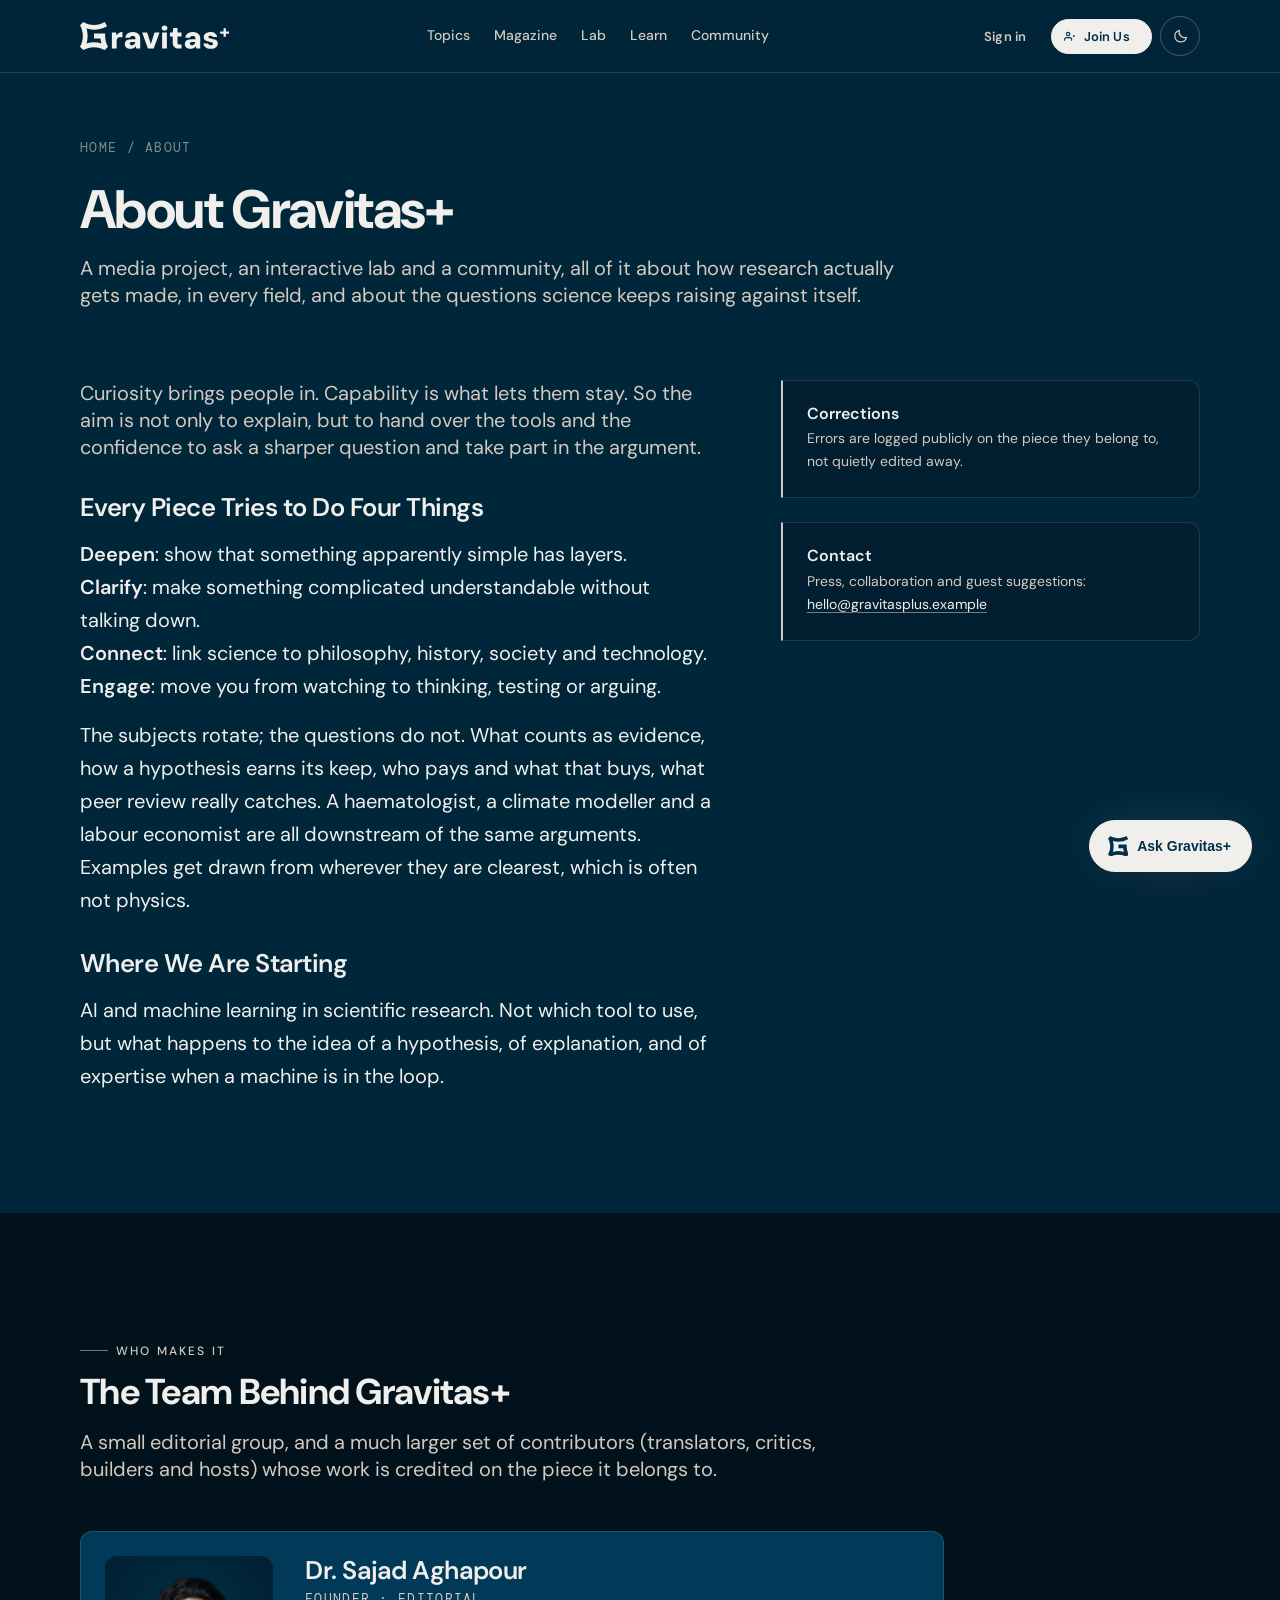
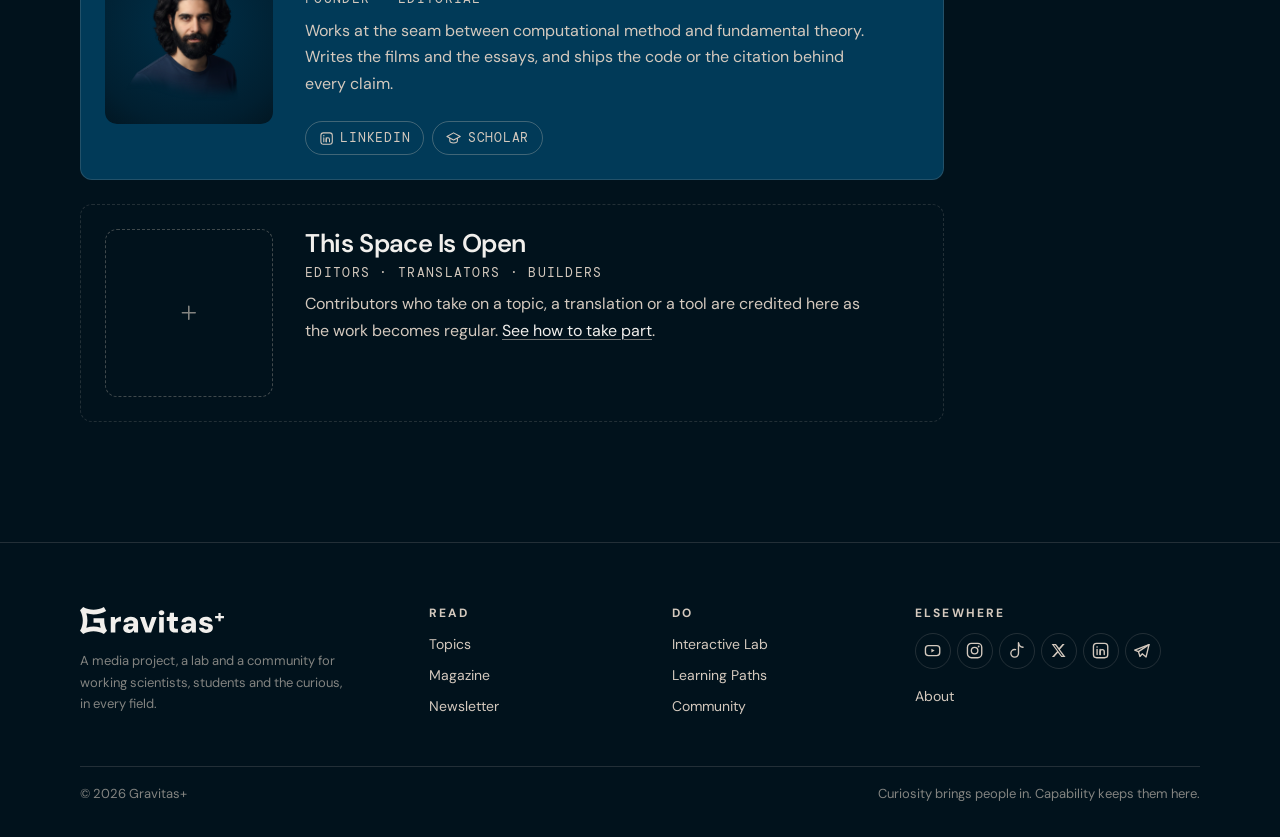
==== commit c8c54cb1: "Add files via upload" ====
--- a/about.html
+++ b/about.html
@@ -4,18 +4,20 @@
 <meta charset="utf-8">
 <meta name="viewport" content="width=device-width, initial-scale=1">
 <script>
-/* Theme, resolved before first paint — see assets/site.js for the toggle. */
+/* Theme, resolved before first paint. See assets/site.js for the toggle.
+   Dark is the default full stop, not "dark unless your OS says otherwise":
+   this is a night sky, and a visitor who has never touched the control should
+   see the same site every time rather than one that depends on a setting they
+   made for some other app. Only an explicit choice, stored here, overrides it. */
 (function(){try{var s=localStorage.getItem('gravitas:theme');
-document.documentElement.setAttribute('data-theme',
-  s==='light'||s==='dark'?s:(matchMedia('(prefers-color-scheme: light)').matches?'light':'dark'));
+document.documentElement.setAttribute('data-theme',s==='light'?'light':'dark');
 }catch(e){document.documentElement.setAttribute('data-theme','dark');}})();
 </script>
-<title>About — Gravitas+</title>
-<meta name="description" content="What Gravitas+ is: a media project, lab and community about how science gets made — in every field.">
+<title>About · Gravitas+</title>
+<meta name="description" content="What Gravitas+ is: a media project, lab and community about how science gets made, in every field.">
 <link rel="icon" href="assets/favicon.svg" type="image/svg+xml">
 <link rel="mask-icon" href="assets/monogram.svg" color="#003049">
-<meta name="theme-color" content="#00263a" media="(prefers-color-scheme: dark)">
-<meta name="theme-color" content="#f5f3ef" media="(prefers-color-scheme: light)">
+<meta name="theme-color" content="#00263a">
 <link rel="preconnect" href="https://fonts.googleapis.com">
 <link rel="preconnect" href="https://fonts.gstatic.com" crossorigin>
 <link href="https://fonts.googleapis.com/css2?family=DM+Sans:ital,opsz,wght@0,9..40,100..1000;1,9..40,100..1000&family=DM+Mono:wght@300;400;500&display=swap" rel="stylesheet">
@@ -55,7 +57,7 @@
         <span>Join Us</span>
       </a>
       <button class="theme-toggle" type="button" aria-pressed="false" aria-label="Switch colour theme" title="Switch colour theme">
-        <svg class="ic-moon" viewBox="0 0 24 24" fill="none" stroke="currentColor" stroke-width="1.8" stroke-linecap="round" stroke-linejoin="round" aria-hidden="true"><!-- The crescent sits centred by bounding box but not by mass: its area centroid measures (9.97, 14.03) against a 12,12 viewBox centre, which is why it read as low and left inside a circular button. Shifted part of the way back — correcting the full 2.03 would push the upper tip out of the box, so this splits the difference between the two centres, which is what optical centring is. --><g transform="translate(0.7 -0.7)"><path d="M20 14.2A8.2 8.2 0 0 1 9.8 4a8.4 8.4 0 1 0 10.2 10.2z"/></g></svg>
+        <svg class="ic-moon" viewBox="0 0 24 24" fill="none" stroke="currentColor" stroke-width="1.8" stroke-linecap="round" stroke-linejoin="round" aria-hidden="true"><!-- The crescent sits centred by bounding box but not by mass: its area centroid measures (9.97, 14.03) against a 12,12 viewBox centre, which is why it read as low and left inside a circular button. Shifted part of the way back: correcting the full 2.03 would push the upper tip out of the box, so this splits the difference between the two centres, which is what optical centring is. --><g transform="translate(0.7 -0.7)"><path d="M20 14.2A8.2 8.2 0 0 1 9.8 4a8.4 8.4 0 1 0 10.2 10.2z"/></g></svg>
         <svg class="ic-sun" viewBox="0 0 24 24" fill="none" stroke="currentColor" stroke-width="1.8" stroke-linecap="round" aria-hidden="true"><circle cx="12" cy="12" r="4.1"/><path d="M12 2.6v2.2M12 19.2v2.2M2.6 12h2.2M19.2 12h2.2M5.4 5.4l1.6 1.6M17 17l1.6 1.6M18.6 5.4 17 7M7 17l-1.6 1.6"/></svg>
       </button>
       <button class="lp-menu-btn" aria-label="Menu" aria-expanded="false">
@@ -66,7 +68,7 @@
 </header>
 <main id="main">
 <section class="page-head"><div class="g-container">
-      <p class="crumb"><a href="index.html">Home</a> / About</p><h1>About Gravitas+</h1><p class="g-lead">A media project, an interactive lab and a community — about how research actually gets made, in every field, and about the questions science keeps raising against itself.</p>
+      <p class="crumb"><a href="index.html">Home</a> / About</p><h1>About Gravitas+</h1><p class="g-lead">A media project, an interactive lab and a community, all of it about how research actually gets made, in every field, and about the questions science keeps raising against itself.</p>
     </div></section>
 <section class="g-section g-section--continues"><div class="g-container"><div class="split">
     <article class="g-prose rv">
@@ -74,17 +76,16 @@
         is not only to explain, but to hand over the tools and the confidence to ask a sharper
         question and take part in the argument.</p>
       <h3>Every Piece Tries to Do Four Things</h3>
-      <p><b>Deepen</b> — show that something apparently simple has layers.<br>
-         <b>Clarify</b> — make something complicated understandable without talking down.<br>
-         <b>Connect</b> — link science to philosophy, history, society and technology.<br>
-         <b>Engage</b> — move you from watching to thinking, testing or arguing.</p>
+      <p><b>Deepen</b>: show that something apparently simple has layers.<br>
+         <b>Clarify</b>: make something complicated understandable without talking down.<br>
+         <b>Connect</b>: link science to philosophy, history, society and technology.<br>
+         <b>Engage</b>: move you from watching to thinking, testing or arguing.</p>
       <p>The subjects rotate; the questions do not. What counts as evidence, how a hypothesis
-        earns its keep, who pays and what that buys, what peer review really catches — a
-        haematologist, a climate modeller and a labour economist are all downstream of the
+        earns its keep, who pays and what that buys, what peer review really catches. A haematologist, a climate modeller and a labour economist are all downstream of the
         same arguments. Examples get drawn from wherever they are clearest, which is often
         not physics.</p>
       <h3>Where We Are Starting</h3>
-      <p>AI and machine learning in scientific research. Not which tool to use — what happens to the
+      <p>AI and machine learning in scientific research. Not which tool to use, but what happens to the
         idea of a hypothesis, of explanation, and of expertise when a machine is in the loop.</p>
     </article>
     <aside class="aside">
@@ -99,7 +100,7 @@
   <div class="lp-head rv"><div class="g-section-head" style="margin-bottom:0">
       <p class="g-eyebrow">Who makes it</p><h2>The Team Behind Gravitas+</h2></div></div>
   <p class="g-lead" style="max-width:56ch;margin-bottom:var(--g-space-xl)">A small editorial group,
-    and a much larger set of contributors — translators, critics, builders and hosts — whose work is
+    and a much larger set of contributors (translators, critics, builders and hosts) whose work is
     credited on the piece it belongs to.</p>
   <ul class="team">
     <li class="person">
@@ -165,13 +166,13 @@
 </svg></div>
         <p class="g-mt-sm g-subtle" style="font-size:var(--g-fs-caption);max-width:30ch">
           A media project, a lab and a community for working scientists, students and
-          the curious — in every field.</p>
+          the curious, in every field.</p>
       </div>
       <div><h5 class="g-footer__heading">Read</h5>
         <div class="g-stack g-stack--xs"><a href="topics.html">Topics</a><a href="magazine.html">Magazine</a><a href="newsletter.html">Newsletter</a></div></div>
       <div><h5 class="g-footer__heading">Do</h5>
         <div class="g-stack g-stack--xs"><a href="lab.html">Interactive Lab</a><a href="learn.html">Learning Paths</a><a href="community.html">Community</a></div></div>
-      <div><h5 class="g-footer__heading">Elsewhere</h5><ul class="lp-social"><li><a class="lp-social__link" href="#" aria-label="YouTube"><svg viewBox="0 0 24 24" fill="none" stroke="currentColor" stroke-width="1.7"><rect x="2.2" y="5.2" width="19.6" height="13.6" rx="4.2"/><path d="M10.3 9.4v5.2l4.5-2.6z" fill="currentColor" stroke="none"/></svg></a></li><li><a class="lp-social__link" href="#" aria-label="Instagram"><svg viewBox="0 0 24 24" fill="none" stroke="currentColor" stroke-width="1.7"><rect x="3" y="3" width="18" height="18" rx="5"/><circle cx="12" cy="12" r="4.1"/><circle cx="17.1" cy="6.9" r="1.15" fill="currentColor" stroke="none"/></svg></a></li><li><a class="lp-social__link" href="#" aria-label="TikTok"><svg viewBox="0 0 24 24" fill="none" stroke="currentColor" stroke-width="1.7" stroke-linecap="round" stroke-linejoin="round"><path d="M15.6 3.3v9.9a3.6 3.6 0 1 1-3.6-3.6c.3 0 .6 0 .9.1"/><path d="M15.6 3.3c.3 2.3 2 4 4.3 4.2"/></svg></a></li><li><a class="lp-social__link" href="#" aria-label="X"><svg viewBox="0 0 24 24" fill="currentColor"><path d="M17.6 3h3l-6.6 7.6L21.8 21h-5.9l-4.6-6-5.3 6H3l7.1-8.1L2.6 3h6l4.2 5.5L17.6 3zm-1 16.2h1.6L7.5 4.7H5.8l10.8 14.5z"/></svg></a></li><li><a class="lp-social__link" href="#" aria-label="LinkedIn"><svg viewBox="0 0 24 24" fill="none" stroke="currentColor" stroke-width="1.7" stroke-linecap="round"><rect x="3" y="3" width="18" height="18" rx="4"/><path d="M7.6 10.6V17"/><circle cx="7.6" cy="7.5" r="1.05" fill="currentColor" stroke="none"/><path d="M11.4 17v-3.6a2.6 2.6 0 0 1 5.2 0V17"/><path d="M11.4 17v-6.4"/></svg></a></li><li><a class="lp-social__link" href="#" aria-label="Telegram"><svg viewBox="0 0 24 24" fill="none" stroke="currentColor" stroke-width="1.7" stroke-linejoin="round"><path d="M21.3 4.4 2.9 11.3c-.8.3-.8 1.4.1 1.6l4.6 1.2 1.7 5.1c.2.6 1 .8 1.4.3l2.4-2.5 4.5 3.3c.5.4 1.3.1 1.4-.6l2.9-13.9c.1-.7-.5-1.2-1.2-1z"/><path d="M7.6 14.1 18.4 7.6l-7.5 8"/></svg></a></li></ul>
+      <div><h5 class="g-footer__heading">Elsewhere</h5><ul class="lp-social"><li><a class="lp-social__link" href="#" aria-label="YouTube"><svg viewBox="0 0 24 24" fill="none" stroke="currentColor" stroke-width="1.7"><g transform="translate(1.041 1.041) scale(0.9133)" stroke-width="1.861"><rect x="2.2" y="5.2" width="19.6" height="13.6" rx="4.2"/><path d="M10.3 9.4v5.2l4.5-2.6z" fill="currentColor" stroke="none"/></g></svg></a></li><li><a class="lp-social__link" href="#" aria-label="Instagram"><svg viewBox="0 0 24 24" fill="none" stroke="currentColor" stroke-width="1.7"><g transform="translate(0.067 0.067) scale(0.9944)" stroke-width="1.709"><rect x="3" y="3" width="18" height="18" rx="5"/><circle cx="12" cy="12" r="4.1"/><circle cx="17.1" cy="6.9" r="1.15" fill="currentColor" stroke="none"/></g></svg></a></li><li><a class="lp-social__link" href="#" aria-label="TikTok"><svg viewBox="0 0 24 24" fill="none" stroke="currentColor" stroke-width="1.7" stroke-linecap="round" stroke-linejoin="round"><g transform="translate(-6.312 -2.076) scale(1.3259)" stroke-width="1.282"><path d="M15.6 3.3v9.9a3.6 3.6 0 1 1-3.6-3.6c.3 0 .6 0 .9.1"/><path d="M15.6 3.3c.3 2.3 2 4 4.3 4.2"/></g></svg></a></li><li><a class="lp-social__link" href="#" aria-label="X"><svg viewBox="0 0 24 24" fill="currentColor"><g transform="translate(0.944 1.125) scale(0.9062)"><path d="M17.6 3h3l-6.6 7.6L21.8 21h-5.9l-4.6-6-5.3 6H3l7.1-8.1L2.6 3h6l4.2 5.5L17.6 3zm-1 16.2h1.6L7.5 4.7H5.8l10.8 14.5z"/></g></svg></a></li><li><a class="lp-social__link" href="#" aria-label="LinkedIn"><svg viewBox="0 0 24 24" fill="none" stroke="currentColor" stroke-width="1.7" stroke-linecap="round"><g transform="translate(0.067 0.067) scale(0.9944)" stroke-width="1.709"><rect x="3" y="3" width="18" height="18" rx="4"/><path d="M7.6 10.6V17"/><circle cx="7.6" cy="7.5" r="1.05" fill="currentColor" stroke="none"/><path d="M11.4 17v-3.6a2.6 2.6 0 0 1 5.2 0V17"/><path d="M11.4 17v-6.4"/></g></svg></a></li><li><a class="lp-social__link" href="#" aria-label="Telegram"><svg viewBox="0 0 24 24" fill="none" stroke="currentColor" stroke-width="1.7" stroke-linejoin="round" stroke-linecap="round"><g transform="translate(-0.563 0.479) scale(0.9728)" stroke-width="1.748"><path d="M21.2 4.2 L2.8 11.2 L7.6 13.2 L9.5 19.4 L12.4 16 L17.4 20 Z"/><path d="M7.6 13.2 L21.2 4.2"/></g></svg></a></li></ul>
         <div class="g-stack g-stack--xs" style="margin-top:var(--g-space-sm)"><a href="about.html">About</a></div></div>
     </div>
     <div class="g-footer__legal">
--- a/assets/gravitas.css
+++ b/assets/gravitas.css
@@ -2,7 +2,7 @@
    GRAVITAS+ DESIGN SYSTEM  ·  v1.0
    A single stylesheet for the Gravitas+ website and web marketing.
 
-   Structure (CSS cascade layers — later layers win, so component styles
+   Structure (CSS cascade layers, later layers win, so component styles
    never get out-fought by a stray utility or base rule):
      1. tokens      primitive + semantic custom properties
      2. base        reset, document defaults, typography defaults
@@ -21,7 +21,7 @@
    ========================================================================== */
 @layer tokens {
   :root {
-    /* ---- Brand primitives — the four fixed colours ------------------- */
+    /* ---- Brand primitives, the four fixed colours ------------------- */
     --g-cosmos-blue: #003049;
     --g-sisal:       #d4c9be;
     --g-royal-black: #030303;
@@ -29,12 +29,12 @@
 
     /* ---- Cosmos ramp -------------------------------------------------
        Every surface value is Cosmos Blue mixed toward black or light.
-       One hue, six depths — this is how the palette stays strict while
+       One hue, six depths, this is how the palette stays strict while
        still supporting a real interface. Do not add hues here.          */
     --g-cosmos-900: #01121c;  /* the void behind everything */
     --g-cosmos-800: #011f30;  /* sunken: wells, insets, code */
     --g-cosmos-700: #00263a;  /* page background at rest */
-    --g-cosmos-600: #003049;  /* base surface — the brand anchor */
+    --g-cosmos-600: #003049;  /* base surface, the brand anchor */
     --g-cosmos-500: #013a58;  /* raised: cards, menus */
     --g-cosmos-400: #01486d;  /* hovered / lifted */
     --g-cosmos-300: #1c6288;  /* pressed, active rails */
@@ -58,7 +58,7 @@
     --g-focus:             var(--g-white-tint);
 
     /* ---- Signal colours ----------------------------------------------
-       Functional feedback only — form errors, build status, alerts.
+       Functional feedback only, form errors, build status, alerts.
        Never decorative, never a background, never in marketing art.
        Kept low-chroma so they read as neighbours of the palette rather
        than as new brand colours.                                        */
@@ -69,7 +69,7 @@
     /* ---- Type --------------------------------------------------------- */
     --g-font: "DM Sans", system-ui, -apple-system, "Segoe UI", Inter, Arial, sans-serif;
     /* DM Mono is DM Sans's sibling. Scoped strictly to code, data and
-       physics notation — the one place a single sans can't do the job. */
+       physics notation, the one place a single sans can't do the job. */
     --g-font-mono: "DM Mono", ui-monospace, "SF Mono", Menlo, Consolas, monospace;
 
     --g-w-thin: 100;  --g-w-extralight: 200; --g-w-light: 300;
@@ -100,7 +100,7 @@
 
     --g-measure: 68ch;   /* long-form line length */
 
-    /* ---- Space — 4px base ---------------------------------------------- */
+    /* ---- Space, 4px base ---------------------------------------------- */
     --g-space-3xs: 0.25rem;  --g-space-2xs: 0.5rem;  --g-space-xs: 0.75rem;
     --g-space-sm:  1rem;     --g-space-md:  1.5rem;  --g-space-lg: 2rem;
     --g-space-xl:  3rem;     --g-space-2xl: 4rem;    --g-space-3xl: 6rem;
@@ -136,7 +136,7 @@
     --g-well-image: url("assets/spacetime-well.svg");
 
     /* ---- Motion ---------------------------------------------------------
-       ease-orbit: decisive departure, long settle — things arrive the way
+       ease-orbit: decisive departure, long settle, things arrive the way
        a body settles into orbit rather than snapping into place.         */
     --g-ease-orbit: cubic-bezier(0.16, 1, 0.3, 1);
     --g-ease-fall:  cubic-bezier(0.55, 0, 0.35, 1);
@@ -151,7 +151,7 @@
        Everything below is a value that has to *flip* between dark and light.
        They live here as named channels rather than as literals scattered
        through the component files, because the old code had the dark values
-       hard-coded in ninety-odd places — which is precisely why there was no
+       hard-coded in ninety-odd places, which is precisely why there was no
        light mode. Adding one meant finding them all once.                 */
 
     /* Ink used for translucent overlays: hover washes, tracks, scrims.
@@ -163,7 +163,7 @@
        the accent or borrowing a fifth hue. */
     --g-accent: var(--g-sisal);
 
-    /* Sticky chrome (header, topic sub-nav) — a translucent slab of the page
+    /* Sticky chrome (header, topic sub-nav), a translucent slab of the page
        background rather than a fixed colour. */
     --g-chrome: 0 38 58;
     --g-chrome-a: 0.72;
@@ -187,7 +187,7 @@
 
   /* ---- Light theme ------------------------------------------------------
      A real second mode, not the inversion below. The brand is a night sky, so
-     the light theme is not "the same page with the lights on" — the star
+     the light theme is not "the same page with the lights on", the star
      field, meteors and deep-space gradients switch off entirely rather than
      rendering as grey noise on paper. What survives is the structure: Cosmos
      Blue as ink, White Tint as ground, Sisal darkened to bronze as accent.  */
@@ -245,7 +245,7 @@
   }
 
   /* Ordinary page transitions shouldn't animate, but a theme flip that snaps
-     is jarring — the whole field changes at once. A short cross-fade on the
+     is jarring, the whole field changes at once. A short cross-fade on the
      two properties that actually carry the theme is enough; anything longer
      and the toggle feels laggy. */
   :root[data-theme] body,
@@ -256,7 +256,7 @@
                 color 260ms var(--g-ease-orbit);
   }
 
-  /* Light inversion — press releases, print-alike pages, embeds on white.
+  /* Light inversion, press releases, print-alike pages, embeds on white.
      Predates the light theme and is kept because it is scoped to a *block*
      rather than the document: it inverts one panel inside an otherwise dark
      page, which the theme cannot do. */
@@ -467,7 +467,7 @@
 
   /* ---- The Spacetime Well ----------------------------------------------
      The signature background layer: a coordinate grid curved by a mass.
-     Drop it inside any position:relative block. It whispers — opacity
+     Drop it inside any position:relative block. It whispers, opacity
      stays low, and content always sits above it.                        */
   .g-well {
     position: absolute; inset: 0;
@@ -606,7 +606,7 @@
     box-shadow: var(--g-glow-sm), var(--g-shadow);
   }
 
-  /* Video card — the channel's core content object */
+  /* Video card, the channel's core content object */
   .g-video-card { padding: 0; }
   .g-video-card__thumb {
     position: relative; aspect-ratio: 16 / 9;
@@ -627,7 +627,7 @@
   }
   .g-video-card__content { padding: var(--g-space-sm) var(--g-space-md) var(--g-space-md); display: flex; flex-direction: column; flex: 1; }
 
-  /* Stat — one number, one label. Used sparingly. */
+  /* Stat, one number, one label. Used sparingly. */
   .g-stat__value {
     font-size: clamp(2rem, 1.4rem + 2.4vw, 3rem);
     font-weight: var(--g-w-bold);
@@ -774,7 +774,7 @@
     color: var(--g-text-muted); text-transform: uppercase; letter-spacing: 0.12em;
   }
 
-  /* ---- Prose — long-form article body ---------------------------------------- */
+  /* ---- Prose, long-form article body ---------------------------------------- */
   .g-prose { max-width: var(--g-measure); font-size: var(--g-fs-lead); }
   .g-prose > * + * { margin-top: var(--g-space-sm); }
   .g-prose h2 { margin-top: var(--g-space-xl); }
--- a/assets/site.css
+++ b/assets/site.css
@@ -1,13 +1,13 @@
 /* =========================================================================
-   GRAVITAS+ — SITE COMPONENTS
+   GRAVITAS+, SITE COMPONENTS
    Built on top of gravitas.css (the design system). Everything here is a
    component the new architecture needs and the old single-page site didn't.
    ========================================================================= */
 
 /* ---- the signature texture, available to every page ---------------------
    .g-well lives in the design system, but the image it draws was declared only
-   in hero.css. Any page that didn't load the home page's stylesheet — About,
-   Community, Account — rendered the well as an empty box, which is why their
+   in hero.css. Any page that didn't load the home page's stylesheet, About,
+   Community, Account, rendered the well as an empty box, which is why their
    CTA panels came out flat while the identical panel on the home page carried
    the curved grid. The file is already in assets/; point at it here, where
    every page can see it. */
@@ -25,7 +25,7 @@
 @media (max-width: 720px) {
   /* Collapse the CTA to a circular icon button that sits beside the hamburger.
      (The old rule targeted `.lp-header__cta .g-btn span`, but the class is on the
-     button itself — so it never matched, the full label stayed, and the burger
+     button itself, so it never matched, the full label stayed, and the burger
      wrapped onto a second line.) */
   .lp-header__cta span { display: none; }
   .lp-header__cta {
@@ -43,7 +43,7 @@
   .lp-menu-btn[aria-expanded="true"] { background: rgb(var(--g-tint) / 0.12); border-color: var(--g-border-strong); }
 
   /* The dropdown panel lives entirely in CSS so nothing leaks back to desktop.
-     Only the .is-open class is toggled — no inline styles. */
+     Only the .is-open class is toggled, no inline styles. */
   .g-nav {
     display: none;
     position: absolute; top: calc(100% + 0.5rem); right: 0;
@@ -70,23 +70,23 @@
 /* ---- Optical centring for buttons with a leading icon --------------------
    A leading icon pushes the label right of the button's centre. Correcting for
    it *fully* centres the label but leaves the ink block visibly left of centre
-   with a lopsided 1:2 whitespace split — which reads worse than the original
+   with a lopsided 1:2 whitespace split, which reads worse than the original
    problem. So compensate partially: shift by ~45% of the icon+gap width. The
    label lands a few px right of centre, the ink a few px left, and the two
    errors cancel to the eye.
 
    Driven by an explicit class rather than :has(), so every browser resolves it
-   the same way — with :has() the correction silently vanished wherever it
+   the same way, with :has() the correction silently vanished wherever it
    wasn't supported, giving two different buttons. */
 /* Without correction the label sits (icon + gap)/2 right of centre. Shifting by
-   exactly half of that splits the error evenly between label and ink — the
+   exactly half of that splits the error evenly between label and ink, the
    minimax compromise. Expressed in em so it tracks each button size on its own:
    6px on --lg, 5.5px default, 5.25px on --sm. */
 .g-btn--lead { --_shift: calc((1em + 0.5rem) / 4); }
 .g-btn--lead    { padding-left: calc(1.5rem - var(--_shift)); padding-right: calc(1.5rem + var(--_shift)); }
 .g-btn--lead.g-btn--lg { padding-left: calc(2rem   - var(--_shift)); padding-right: calc(2rem   + var(--_shift)); }
 .g-btn--lead.g-btn--sm { padding-left: calc(1rem   - var(--_shift)); padding-right: calc(1rem   + var(--_shift)); }
-/* the header CTA collapses to an icon-only circle on mobile — no label to centre */
+/* the header CTA collapses to an icon-only circle on mobile, no label to centre */
 @media (max-width: 720px) { .lp-header__cta.g-btn--lead { padding: 0; } }
 
 /* ---- Topic filter row (PBS season selector) ---- */
@@ -102,7 +102,7 @@
 .g-header__inner { position: relative; }
 .gh-actions { display: flex; align-items: center; gap: var(--g-space-2xs); flex: none; flex-wrap: nowrap; }
 
-/* depth switch — the answer to serving two audiences without splitting the
+/* depth switch, the answer to serving two audiences without splitting the
    site in two. It re-renders the page in place instead of sending people
    somewhere else, so nobody has to choose an identity at the door. */
 .depth {
@@ -120,8 +120,8 @@
 .depth button[aria-pressed="true"] { background: var(--g-solid-bg); color: var(--g-solid-fg); }
 .depth button:hover[aria-pressed="false"] { color: var(--g-text); }
 /* The switch is hidden below 900px because it used to live in the header,
-   where there is no room for it on a phone. It does not live there any more —
-   it sits in the .depthbar above the text it governs — so hiding it left the
+   where there is no room for it on a phone. It does not live there any more -
+   it sits in the .depthbar above the text it governs, so hiding it left the
    bar announcing "this essay reads two ways" with no way to pick either.
    Hide it only where it is still chrome. */
 @media (max-width: 900px) { .g-header .depth { display: none; } }
@@ -129,14 +129,14 @@
 /* content that only belongs to one reading level */
 /* Depth visibility.
    This used to force `display: block` when revealing, which stamped on whatever
-   the element's own layout was — a flex list row became a block, its badge lost
+   the element's own layout was, a flex list row became a block, its badge lost
    `flex: none` and stretched, and the text next to it shifted. Hiding is the
    only thing this rule should decide; the element keeps its own display value
    via `revert`, so a row stays a row. */
 /* Only ever hide. `revert` on the revealed element brought back the UA default
    (an li became list-item) rather than the author's own rule, so revealed rows
    laid out differently from the ones already showing. Hiding the other side
-   leaves every visible element with exactly the display its own CSS gives it —
+   leaves every visible element with exactly the display its own CSS gives it -
    and with no JS at all, everything simply shows. */
 body.is-overview [data-level="deep"],
 body.is-deep     [data-level="overview"] { display: none; }
@@ -500,7 +500,7 @@
 .rv.in { opacity: 1; transform: none; }
 @media (prefers-reduced-motion: reduce) { .rv { opacity: 1; transform: none; } }
 
-/* ---- Footer social icons — uniform circular buttons, one visual weight ---- */
+/* ---- Footer social icons, uniform circular buttons, one visual weight ---- */
 /* The Elsewhere column needs a little more room than the others so all five
    sit on a single row rather than wrapping 4+1. */
 .g-footer__grid { grid-template-columns: 1.5fr 1fr 1fr 1.35fr; }
@@ -524,7 +524,10 @@
   color: var(--g-text); border-color: var(--g-border-strong);
   background: rgb(var(--g-tint) / 0.08); transform: translateY(-2px);
 }
-.lp-social__link svg { width: 1.05rem; height: 1.05rem; display: block; }
+/* Now the glyphs actually fill their 24-unit box, 1.05rem left them
+   floating in a 2.25rem circle, the mark was under 40% of the button.
+   1.2rem puts it at the ~45% that reads as a filled-in icon button. */
+.lp-social__link svg { width: 1.2rem; height: 1.2rem; display: block; }
 
 
 /* ---- reading level on magazine entries --------------------------------
@@ -561,7 +564,7 @@
 /* ---- two-line drop cap --------------------------------------------------
    The letter has to sit on two lines exactly: its cap top level with the cap
    top of line one, its baseline sitting on the baseline of line two. The old
-   values did neither — sizing the float against the *line box* rather than the
+   values did neither, sizing the float against the *line box* rather than the
    cap height left the A floating high, meeting neither line.
 
    Worked from DM Sans's real metrics (1000 upem, cap height 700, ascender 992,
@@ -573,14 +576,19 @@
      margin-top so the baselines meet    = 0.15em of that
 
    Browsers that support initial-letter do this arithmetic themselves, from
-   whichever font actually loaded, so let them — the float is the fallback. */
+   whichever font actually loaded, so let them, the float is the fallback. */
 .art__lede::first-letter {
   float: left;
   font-size: 3.4em;
   line-height: .7;
   margin: .15em .1em 0 0;
   font-weight: var(--g-w-bold);
-  color: var(--g-accent);
+  /* Not the accent. On dark, Sisal against White Tint body copy is a hairline
+     of difference and reads as emphasis; on light the same token is bronze,
+     and two lines tall it stops being an initial and becomes a brown blob at
+     the top of the article. Weight and scale already do all the work an
+     initial needs. */
+  color: var(--g-text);
 }
 @supports (initial-letter: 2) or (-webkit-initial-letter: 2) {
   .art__lede::first-letter {
@@ -641,7 +649,7 @@
 .is-flat { cursor: default; text-decoration: none; color: var(--g-text-muted); }
 .is-flat:hover { color: var(--g-text-muted); }
 
-/* verdict line under a simulation — states the reading, so the control has a
+/* verdict line under a simulation, states the reading, so the control has a
    consequence in words as well as pixels */
 .play__note { margin: 0; padding: .7rem var(--g-space-md);
   border-top: 1px solid var(--g-hairline); font-size: var(--g-fs-small); }
@@ -651,7 +659,7 @@
 
 /* ---- join ---------------------------------------------------------------
    The old version was a form dropped on a flat band. This one borrows the
-   hero's treatment — the well and the starfield behind it, real vertical
+   hero's treatment, the well and the starfield behind it, real vertical
    room, and the roles shown as things you become rather than a sentence
    describing them. */
 .join { position: relative; overflow: hidden; isolation: isolate;
@@ -792,7 +800,7 @@
 /* ---- team ---------------------------------------------------------------
    A list, not a one-off block, because more people are coming. The open slot
    is a real card so the section does not look thin at one person. */
-/* One card per row, and generous — these are the people, not a sidebar. */
+/* One card per row, and generous, these are the people, not a sidebar. */
 .team { list-style: none; margin: 0; padding: 0; display: grid;
   grid-template-columns: 1fr; gap: var(--g-space-md); max-width: 54rem; }
 .person { display: flex; gap: var(--g-space-lg); align-items: flex-start;
@@ -837,7 +845,7 @@
 @media (max-width: 560px) { .hist li { grid-template-columns: 1fr; gap: .3rem; } }
 
 /* ---- an aside that starts level with the body of the column beside it ----
-   The previous version pushed the aside down with `padding-top: 13rem` — a
+   The previous version pushed the aside down with `padding-top: 13rem`, a
    guess at the height of the heading and lead above the poll. Two things were
    wrong with it. The guess only held at one viewport and one font, so the box
    was never quite level; and because sticky positioning measures the border
@@ -853,7 +861,7 @@
 .split--rows > .split__body  { grid-column: 1; grid-row: 2; }
 .split--rows > .aside        { grid-column: 2; grid-row: 2; }
 /* The poll carries its own top margin for the case where it follows text.
-   Here the grid row gap is already the separation, so drop it — otherwise the
+   Here the grid row gap is already the separation, so drop it, otherwise the
    aside sits a margin higher than the box it is levelling with. */
 .split--rows > .split__body > .poll:first-child { margin-top: 0; }
 @media (max-width: 900px) {
@@ -921,12 +929,12 @@
 
 
 /* =========================================================================
-   LIGHT THEME — the parts a token swap can't reach
+   LIGHT THEME, the parts a token swap can't reach
    -------------------------------------------------------------------------
    Most of the site flips automatically now that surfaces, ink and overlays
    all come from tokens. What is left here are the places where the dark
    design isn't a colour but a *device*: a night sky, a scrim over a dark
-   still, an inline SVG with white strokes baked in. Those don't translate —
+   still, an inline SVG with white strokes baked in. Those don't translate -
    they have to be switched off or redrawn.
    ========================================================================= */
 
@@ -935,14 +943,14 @@
 :root[data-theme="light"] .g-starfield,
 :root[data-theme="light"] .lp-stars,
 :root[data-theme="light"] .lp-meteors { display: none; }
-/* The comet stays. It is the cursor — the hero sets `cursor: none` and lets the
-   canvas draw the pointer instead — so hiding it in light mode did not remove a
+/* The comet stays. It is the cursor, the hero sets `cursor: none` and lets the
+   canvas draw the pointer instead, so hiding it in light mode did not remove a
    decoration, it removed the mouse pointer. It takes its colour from the tokens
    and composites normally, so on paper it is simply a dark comet. */
 
 /* The well is a single SVG with White Tint strokes, used as a background
    image in three places. Inverting the render is cheaper and more reliable
-   than shipping a second file — alpha is preserved, so only the strokes
+   than shipping a second file, alpha is preserved, so only the strokes
    flip. */
 :root[data-theme="light"] .g-well { filter: invert(1); opacity: 0.16; }
 
@@ -1025,7 +1033,7 @@
 /* =========================================================================
    LONG-FORM READING COMFORT
    -------------------------------------------------------------------------
-   Topics and Magazine pieces are supposed to be dense — that is the product,
+   Topics and Magazine pieces are supposed to be dense, that is the product,
    and cutting them would be cutting the thing people came for. So the fix on
    these pages is not fewer words but a page that is easier to hold: a shorter
    measure, more air between ideas than inside them, headings that announce
@@ -1074,7 +1082,7 @@
 
 /* ---- Reading progress ---------------------------------------------------
    Two thousand words with no end in sight is a different experience from two
-   thousand words that visibly end. One hairline, no numbers, no percentage —
+   thousand words that visibly end. One hairline, no numbers, no percentage -
    the information is "how much is left", and a bar answers that without
    asking to be read. */
 .readbar {
--- a/assets/chat.css
+++ b/assets/chat.css
@@ -1,5 +1,5 @@
 /* =========================================================================
-   GRAVITAS+ — ASK GRAVITAS
+   GRAVITAS+, ASK GRAVITAS
    A floating assistant, on every page. Built on the same tokens as everything
    else, so it inherits both themes without a single hard-coded colour.
 
@@ -16,7 +16,7 @@
 
 /* ---- Launcher -----------------------------------------------------------
    One control, one job: open. It used to morph into an X while the panel was
-   also showing a close button in its header — two ways to shut the same thing,
+   also showing a close button in its header, two ways to shut the same thing,
    six inches apart, which makes a reader stop and choose. Now the launcher
    simply gets out of the way, and the panel's own close is the only close.
    It stays in the layout while hidden, because the panel is anchored to it. */
@@ -37,7 +37,7 @@
 .gchat__btn:hover { transform: translateY(-2px); }
 .gchat__btn .gchat__spark { width: 1.3rem; height: 1.3rem; flex: none; }
 /* visibility has to be named in the transition list, not just given a delay in
-   `transition-delay` — a delay on a property that isn't being transitioned is
+   `transition-delay`, a delay on a property that isn't being transitioned is
    ignored, and the button would snap out of existence mid-fade. */
 .gchat.is-open .gchat__btn {
   opacity: 0; transform: scale(0.85); visibility: hidden;
@@ -46,7 +46,7 @@
               visibility 0s linear 160ms;
 }
 @media (max-width: 560px) {
-  /* On a phone the label costs a third of the thumb zone for no information —
+  /* On a phone the label costs a third of the thumb zone for no information -
      the mark already reads as "the assistant". */
   .gchat__btn { width: 3.25rem; padding: 0; justify-content: center; }
   .gchat__btn span { display: none; }
@@ -59,7 +59,7 @@
    the frame the class came off. Visibility is, if you delay it past the fade. */
 .gchat__panel {
   /* Anchored to the bottom of the widget, not above the launcher. Sitting it
-     above left the launcher's own height as a band of nothing under the panel —
+     above left the launcher's own height as a band of nothing under the panel -
      and since the launcher hides while the panel is open, that band was empty.
      The panel simply takes the space instead. */
   position: absolute; right: 0; bottom: 0;
@@ -92,7 +92,7 @@
 
 /* ---- Panel header -------------------------------------------------------
    Was: a bordered circle holding the mark like a profile picture, a title, and
-   a mono uppercase strapline reading "FIND YOUR WAY AROUND" — which said the
+   a mono uppercase strapline reading "FIND YOUR WAY AROUND", which said the
    same thing as the note at the foot of the panel, one line below the name and
    in the loudest treatment in the widget. A logo does not need a container to
    be a logo, and the honesty line only needs saying once. What is left is a
@@ -229,6 +229,6 @@
 
 /* The hero's orbit is a drag target on touch and the launcher is fixed over
    the page. They never overlap on desktop, but on a short phone in landscape
-   the button can land on the canvas — so it gets out of the way while a drag
+   the button can land on the canvas, so it gets out of the way while a drag
    is in progress. */
 .gchat.is-dragging-hero { opacity: .25; pointer-events: none; }
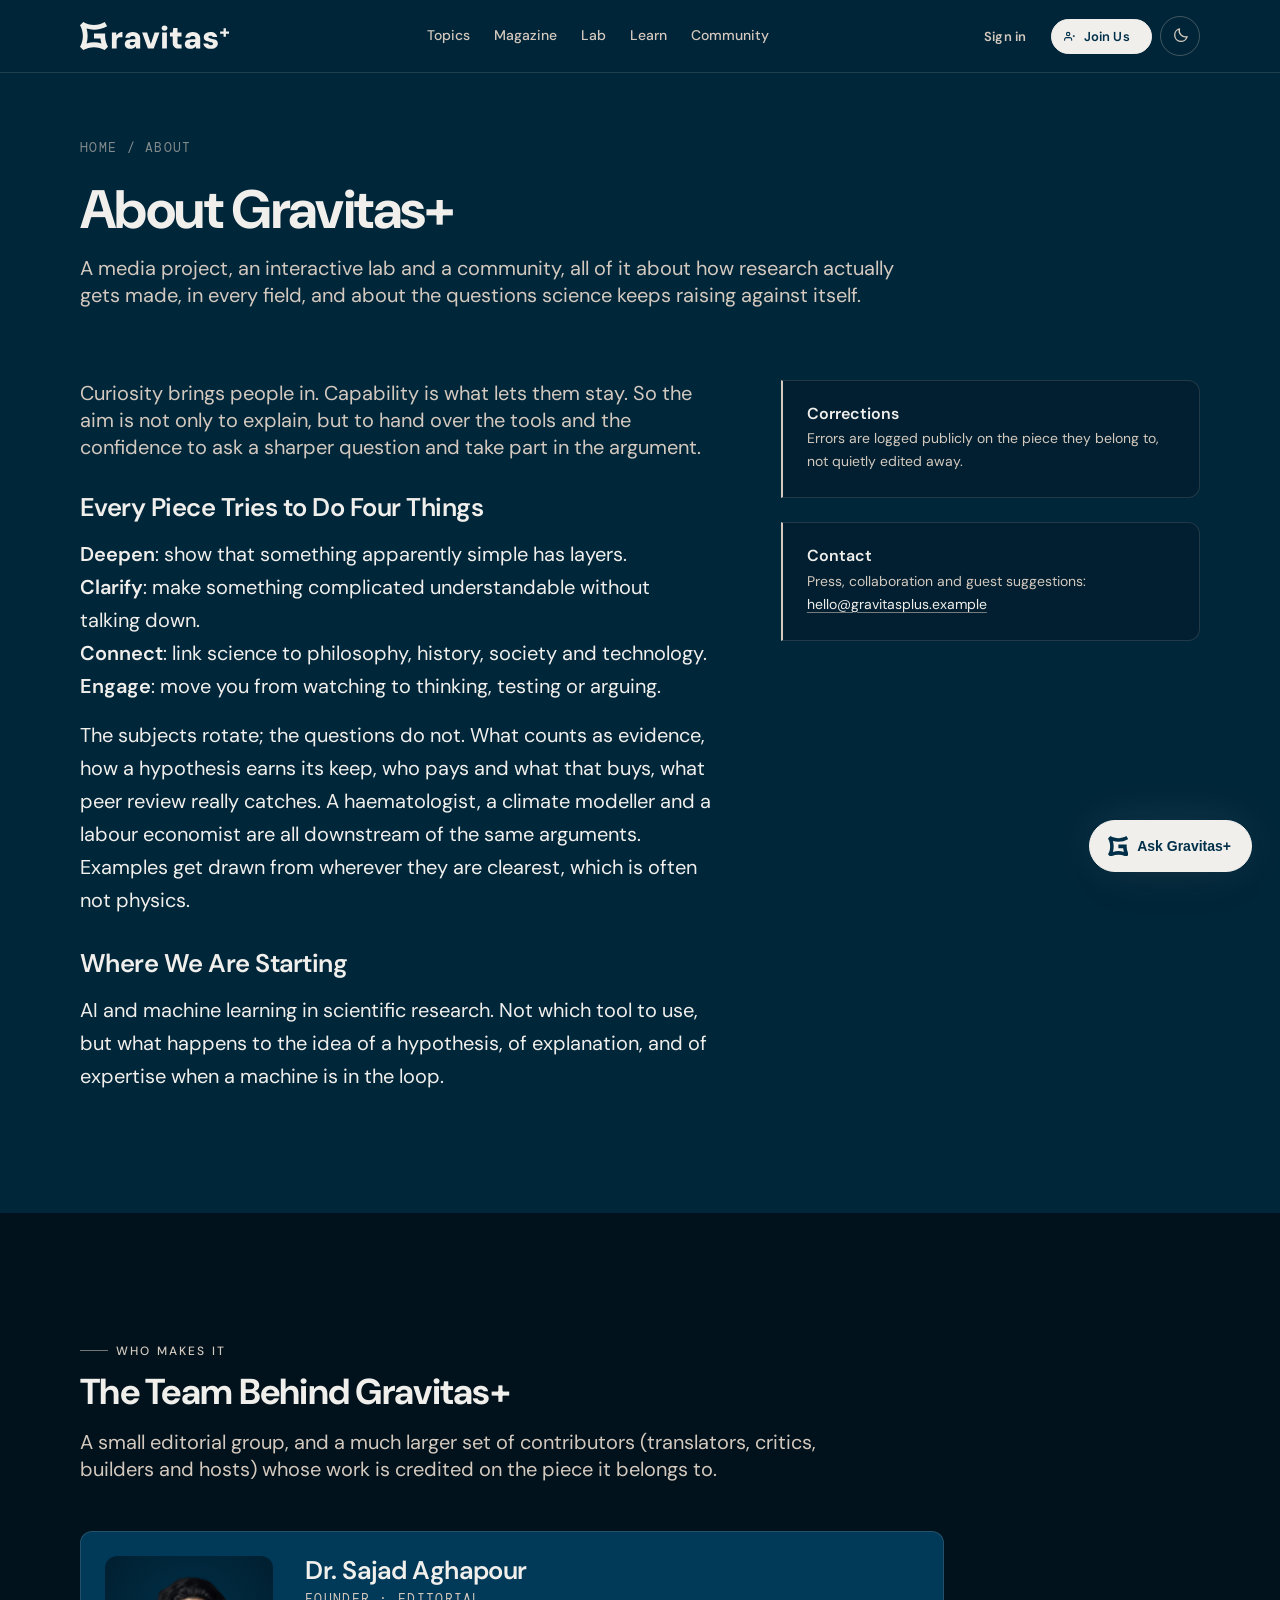
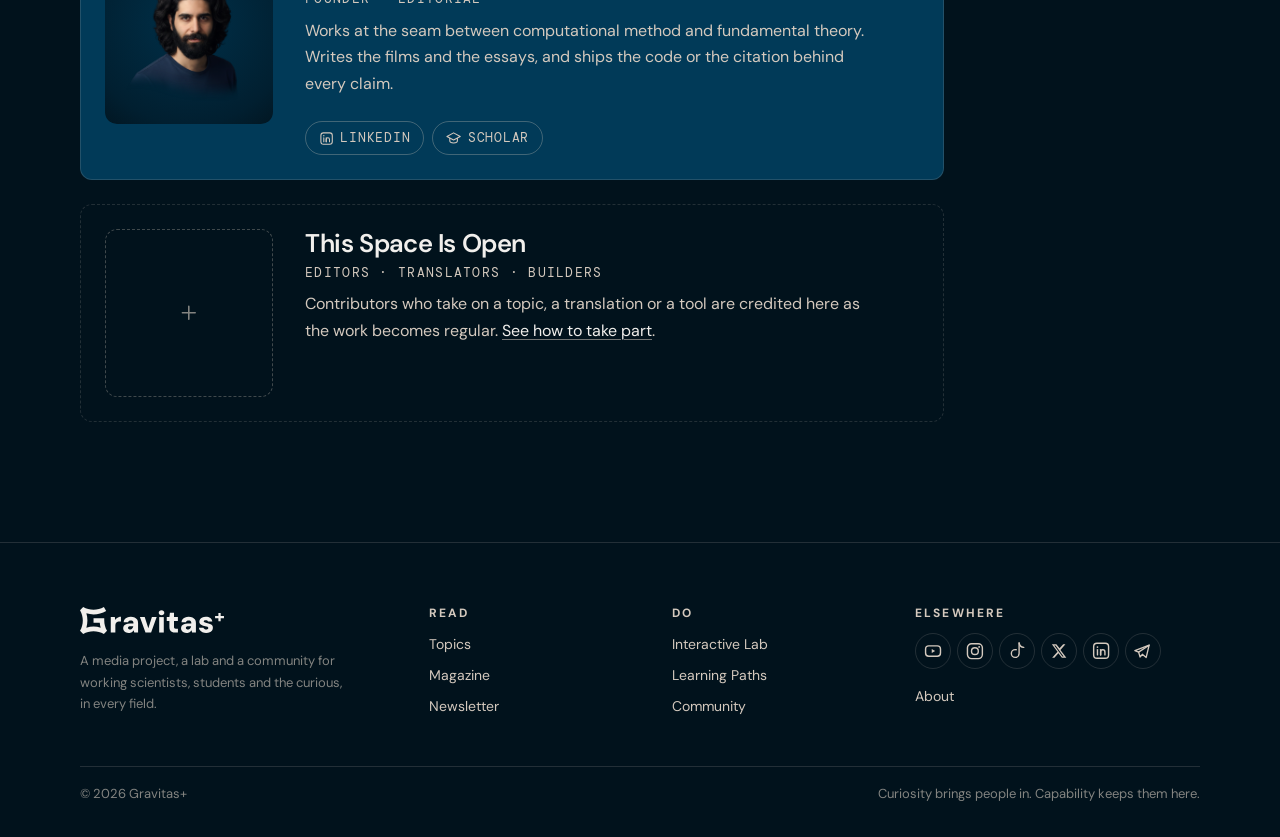
==== commit 8ed8239f: "Add files via upload" ====
--- a/about.html
+++ b/about.html
@@ -57,8 +57,8 @@
         <span>Join Us</span>
       </a>
       <button class="theme-toggle" type="button" aria-pressed="false" aria-label="Switch colour theme" title="Switch colour theme">
-        <svg class="ic-moon" viewBox="0 0 24 24" fill="none" stroke="currentColor" stroke-width="1.8" stroke-linecap="round" stroke-linejoin="round" aria-hidden="true"><!-- The crescent sits centred by bounding box but not by mass: its area centroid measures (9.97, 14.03) against a 12,12 viewBox centre, which is why it read as low and left inside a circular button. Shifted part of the way back: correcting the full 2.03 would push the upper tip out of the box, so this splits the difference between the two centres, which is what optical centring is. --><g transform="translate(0.7 -0.7)"><path d="M20 14.2A8.2 8.2 0 0 1 9.8 4a8.4 8.4 0 1 0 10.2 10.2z"/></g></svg>
-        <svg class="ic-sun" viewBox="0 0 24 24" fill="none" stroke="currentColor" stroke-width="1.8" stroke-linecap="round" aria-hidden="true"><circle cx="12" cy="12" r="4.1"/><path d="M12 2.6v2.2M12 19.2v2.2M2.6 12h2.2M19.2 12h2.2M5.4 5.4l1.6 1.6M17 17l1.6 1.6M18.6 5.4 17 7M7 17l-1.6 1.6"/></svg>
+        <svg class="ic-moon" viewBox="0 0 24 24" shape-rendering="geometricPrecision" fill="none" stroke="currentColor" stroke-width="1.8" stroke-linecap="round" stroke-linejoin="round" aria-hidden="true"><!-- The crescent sits centred by bounding box but not by mass: its area centroid measures (9.97, 14.03) against a 12,12 viewBox centre, which is why it read as low and left inside a circular button. Shifted part of the way back: correcting the full 2.03 would push the upper tip out of the box, so this splits the difference between the two centres, which is what optical centring is. --><g transform="translate(1.476 -1.425)"><path d="M20 14.2A8.2 8.2 0 0 1 9.8 4a8.4 8.4 0 1 0 10.2 10.2z"/></g></svg>
+        <svg class="ic-sun" viewBox="0 0 24 24" shape-rendering="geometricPrecision" fill="none" stroke="currentColor" stroke-width="1.8" stroke-linecap="round" aria-hidden="true"><circle cx="12" cy="12" r="4.1"/><path d="M12 2.6v2.2M12 19.2v2.2M2.6 12h2.2M19.2 12h2.2M5.4 5.4l1.6 1.6M17 17l1.6 1.6M18.6 5.4 17 7M7 17l-1.6 1.6"/></svg>
       </button>
       <button class="lp-menu-btn" aria-label="Menu" aria-expanded="false">
         <svg width="20" height="20" viewBox="0 0 24 24" fill="none" stroke="currentColor" stroke-width="2"><path d="M4 7h16M4 12h16M4 17h16"/></svg>
@@ -114,14 +114,14 @@
         <div class="person__links">
           <a href="https://www.linkedin.com/in/sajad-aghapour/" target="_blank" rel="noopener"
              aria-label="Sajad Aghapour on LinkedIn">
-            <svg viewBox="0 0 24 24" fill="none" stroke="currentColor" stroke-width="1.7"
+            <svg viewBox="0 0 24 24" shape-rendering="geometricPrecision" fill="none" stroke="currentColor" stroke-width="1.7"
                  stroke-linecap="round" aria-hidden="true"><rect x="3" y="3" width="18" height="18" rx="4"/>
               <path d="M7.6 10.6V17"/><circle cx="7.6" cy="7.5" r="1.05" fill="currentColor" stroke="none"/>
               <path d="M11.4 17v-3.6a2.6 2.6 0 0 1 5.2 0V17"/><path d="M11.4 17v-6.4"/></svg>
             <span>LinkedIn</span></a>
           <a href="https://scholar.google.com/citations?user=iJHYyfMAAAAJ&amp;hl=en" target="_blank"
              rel="noopener" aria-label="Sajad Aghapour on Google Scholar">
-            <svg viewBox="0 0 24 24" fill="none" stroke="currentColor" stroke-width="1.7"
+            <svg viewBox="0 0 24 24" shape-rendering="geometricPrecision" fill="none" stroke="currentColor" stroke-width="1.7"
                  stroke-linejoin="round" aria-hidden="true">
               <path d="M12 3 1.5 8.6 12 14.2l10.5-5.6L12 3z"/>
               <path d="M6 11.2v4.4c0 1.9 2.7 3.4 6 3.4s6-1.5 6-3.4v-4.4"/></svg>
@@ -172,7 +172,7 @@
         <div class="g-stack g-stack--xs"><a href="topics.html">Topics</a><a href="magazine.html">Magazine</a><a href="newsletter.html">Newsletter</a></div></div>
       <div><h5 class="g-footer__heading">Do</h5>
         <div class="g-stack g-stack--xs"><a href="lab.html">Interactive Lab</a><a href="learn.html">Learning Paths</a><a href="community.html">Community</a></div></div>
-      <div><h5 class="g-footer__heading">Elsewhere</h5><ul class="lp-social"><li><a class="lp-social__link" href="#" aria-label="YouTube"><svg viewBox="0 0 24 24" fill="none" stroke="currentColor" stroke-width="1.7"><g transform="translate(1.041 1.041) scale(0.9133)" stroke-width="1.861"><rect x="2.2" y="5.2" width="19.6" height="13.6" rx="4.2"/><path d="M10.3 9.4v5.2l4.5-2.6z" fill="currentColor" stroke="none"/></g></svg></a></li><li><a class="lp-social__link" href="#" aria-label="Instagram"><svg viewBox="0 0 24 24" fill="none" stroke="currentColor" stroke-width="1.7"><g transform="translate(0.067 0.067) scale(0.9944)" stroke-width="1.709"><rect x="3" y="3" width="18" height="18" rx="5"/><circle cx="12" cy="12" r="4.1"/><circle cx="17.1" cy="6.9" r="1.15" fill="currentColor" stroke="none"/></g></svg></a></li><li><a class="lp-social__link" href="#" aria-label="TikTok"><svg viewBox="0 0 24 24" fill="none" stroke="currentColor" stroke-width="1.7" stroke-linecap="round" stroke-linejoin="round"><g transform="translate(-6.312 -2.076) scale(1.3259)" stroke-width="1.282"><path d="M15.6 3.3v9.9a3.6 3.6 0 1 1-3.6-3.6c.3 0 .6 0 .9.1"/><path d="M15.6 3.3c.3 2.3 2 4 4.3 4.2"/></g></svg></a></li><li><a class="lp-social__link" href="#" aria-label="X"><svg viewBox="0 0 24 24" fill="currentColor"><g transform="translate(0.944 1.125) scale(0.9062)"><path d="M17.6 3h3l-6.6 7.6L21.8 21h-5.9l-4.6-6-5.3 6H3l7.1-8.1L2.6 3h6l4.2 5.5L17.6 3zm-1 16.2h1.6L7.5 4.7H5.8l10.8 14.5z"/></g></svg></a></li><li><a class="lp-social__link" href="#" aria-label="LinkedIn"><svg viewBox="0 0 24 24" fill="none" stroke="currentColor" stroke-width="1.7" stroke-linecap="round"><g transform="translate(0.067 0.067) scale(0.9944)" stroke-width="1.709"><rect x="3" y="3" width="18" height="18" rx="4"/><path d="M7.6 10.6V17"/><circle cx="7.6" cy="7.5" r="1.05" fill="currentColor" stroke="none"/><path d="M11.4 17v-3.6a2.6 2.6 0 0 1 5.2 0V17"/><path d="M11.4 17v-6.4"/></g></svg></a></li><li><a class="lp-social__link" href="#" aria-label="Telegram"><svg viewBox="0 0 24 24" fill="none" stroke="currentColor" stroke-width="1.7" stroke-linejoin="round" stroke-linecap="round"><g transform="translate(-0.563 0.479) scale(0.9728)" stroke-width="1.748"><path d="M21.2 4.2 L2.8 11.2 L7.6 13.2 L9.5 19.4 L12.4 16 L17.4 20 Z"/><path d="M7.6 13.2 L21.2 4.2"/></g></svg></a></li></ul>
+      <div><h5 class="g-footer__heading">Elsewhere</h5><ul class="lp-social"><li><a class="lp-social__link" href="#" aria-label="YouTube"><svg viewBox="0 0 24 24" shape-rendering="geometricPrecision" fill="none" stroke="currentColor" stroke-width="1.7"><g transform="translate(1.083 1.066) scale(0.9133)" stroke-width="1.861"><rect x="2.2" y="5.2" width="19.6" height="13.6" rx="4.2"/><path d="M10.3 9.4v5.2l4.5-2.6z" fill="currentColor" stroke="none"/></g></svg></a></li><li><a class="lp-social__link" href="#" aria-label="Instagram"><svg viewBox="0 0 24 24" shape-rendering="geometricPrecision" fill="none" stroke="currentColor" stroke-width="1.7"><g transform="translate(-0.043 0.227) scale(0.9944)" stroke-width="1.709"><rect x="3" y="3" width="18" height="18" rx="5"/><circle cx="12" cy="12" r="4.1"/><circle cx="17.1" cy="6.9" r="1.15" fill="currentColor" stroke="none"/></g></svg></a></li><li><a class="lp-social__link" href="#" aria-label="TikTok"><svg viewBox="0 0 24 24" shape-rendering="geometricPrecision" fill="none" stroke="currentColor" stroke-width="1.7" stroke-linecap="round" stroke-linejoin="round"><g transform="translate(-5.639 -2.009) scale(1.2928)" stroke-width="1.282"><path d="M15.6 3.3v9.9a3.6 3.6 0 1 1-3.6-3.6c.3 0 .6 0 .9.1"/><path d="M15.6 3.3c.3 2.3 2 4 4.3 4.2"/></g></svg></a></li><li><a class="lp-social__link" href="#" aria-label="X"><svg viewBox="0 0 24 24" shape-rendering="geometricPrecision" fill="currentColor"><g transform="translate(1.054 1.119) scale(0.9062)"><path d="M17.6 3h3l-6.6 7.6L21.8 21h-5.9l-4.6-6-5.3 6H3l7.1-8.1L2.6 3h6l4.2 5.5L17.6 3zm-1 16.2h1.6L7.5 4.7H5.8l10.8 14.5z"/></g></svg></a></li><li><a class="lp-social__link" href="#" aria-label="LinkedIn"><svg viewBox="0 0 24 24" shape-rendering="geometricPrecision" fill="none" stroke="currentColor" stroke-width="1.7" stroke-linecap="round"><g transform="translate(0.207 -0.239) scale(0.9944)" stroke-width="1.709"><rect x="3" y="3" width="18" height="18" rx="4"/><path d="M7.6 10.6V17"/><circle cx="7.6" cy="7.5" r="1.05" fill="currentColor" stroke="none"/><path d="M11.4 17v-3.6a2.6 2.6 0 0 1 5.2 0V17"/><path d="M11.4 17v-6.4"/></g></svg></a></li><li><a class="lp-social__link" href="#" aria-label="Telegram"><svg viewBox="0 0 24 24" shape-rendering="geometricPrecision" fill="none" stroke="currentColor" stroke-width="1.7" stroke-linejoin="round" stroke-linecap="round"><g transform="translate(-0.334 1.128) scale(0.9290)" stroke-width="1.748"><path d="M21.2 4.2 L2.8 11.2 L7.6 13.2 L9.5 19.4 L12.4 16 L17.4 20 Z"/><path d="M7.6 13.2 L21.2 4.2"/></g></svg></a></li></ul>
         <div class="g-stack g-stack--xs" style="margin-top:var(--g-space-sm)"><a href="about.html">About</a></div></div>
     </div>
     <div class="g-footer__legal">
--- a/assets/site.css
+++ b/assets/site.css
@@ -524,10 +524,11 @@
   color: var(--g-text); border-color: var(--g-border-strong);
   background: rgb(var(--g-tint) / 0.08); transform: translateY(-2px);
 }
-/* Now the glyphs actually fill their 24-unit box, 1.05rem left them
-   floating in a 2.25rem circle, the mark was under 40% of the button.
-   1.2rem puts it at the ~45% that reads as a filled-in icon button. */
-.lp-social__link svg { width: 1.2rem; height: 1.2rem; display: block; }
+/* 1.25rem in a 2.25rem button leaves exactly 8px of air on each side at
+   100% zoom (36 - 20, halved) instead of 8.4px. The browser has to round
+   the leftover space to the device grid either way, but a whole number is
+   the one case where it rounds to nothing at all. */
+.lp-social__link svg { width: 1.25rem; height: 1.25rem; display: block; }
 
 
 /* ---- reading level on magazine entries --------------------------------
@@ -1018,7 +1019,9 @@
   color: var(--g-text); border-color: var(--g-border-strong);
   background: rgb(var(--g-tint) / 0.08);
 }
-.theme-toggle svg { width: 1.05rem; height: 1.05rem; display: block; }
+/* 1.125rem in a 2.5rem button: 40 - 18, so 11px a side. Also brings the
+   toggle into the same optical weight as the footer marks. */
+.theme-toggle svg { width: 1.125rem; height: 1.125rem; display: block; }
 .theme-toggle .ic-sun { display: none; }
 :root[data-theme="light"] .theme-toggle .ic-sun { display: block; }
 :root[data-theme="light"] .theme-toggle .ic-moon { display: none; }
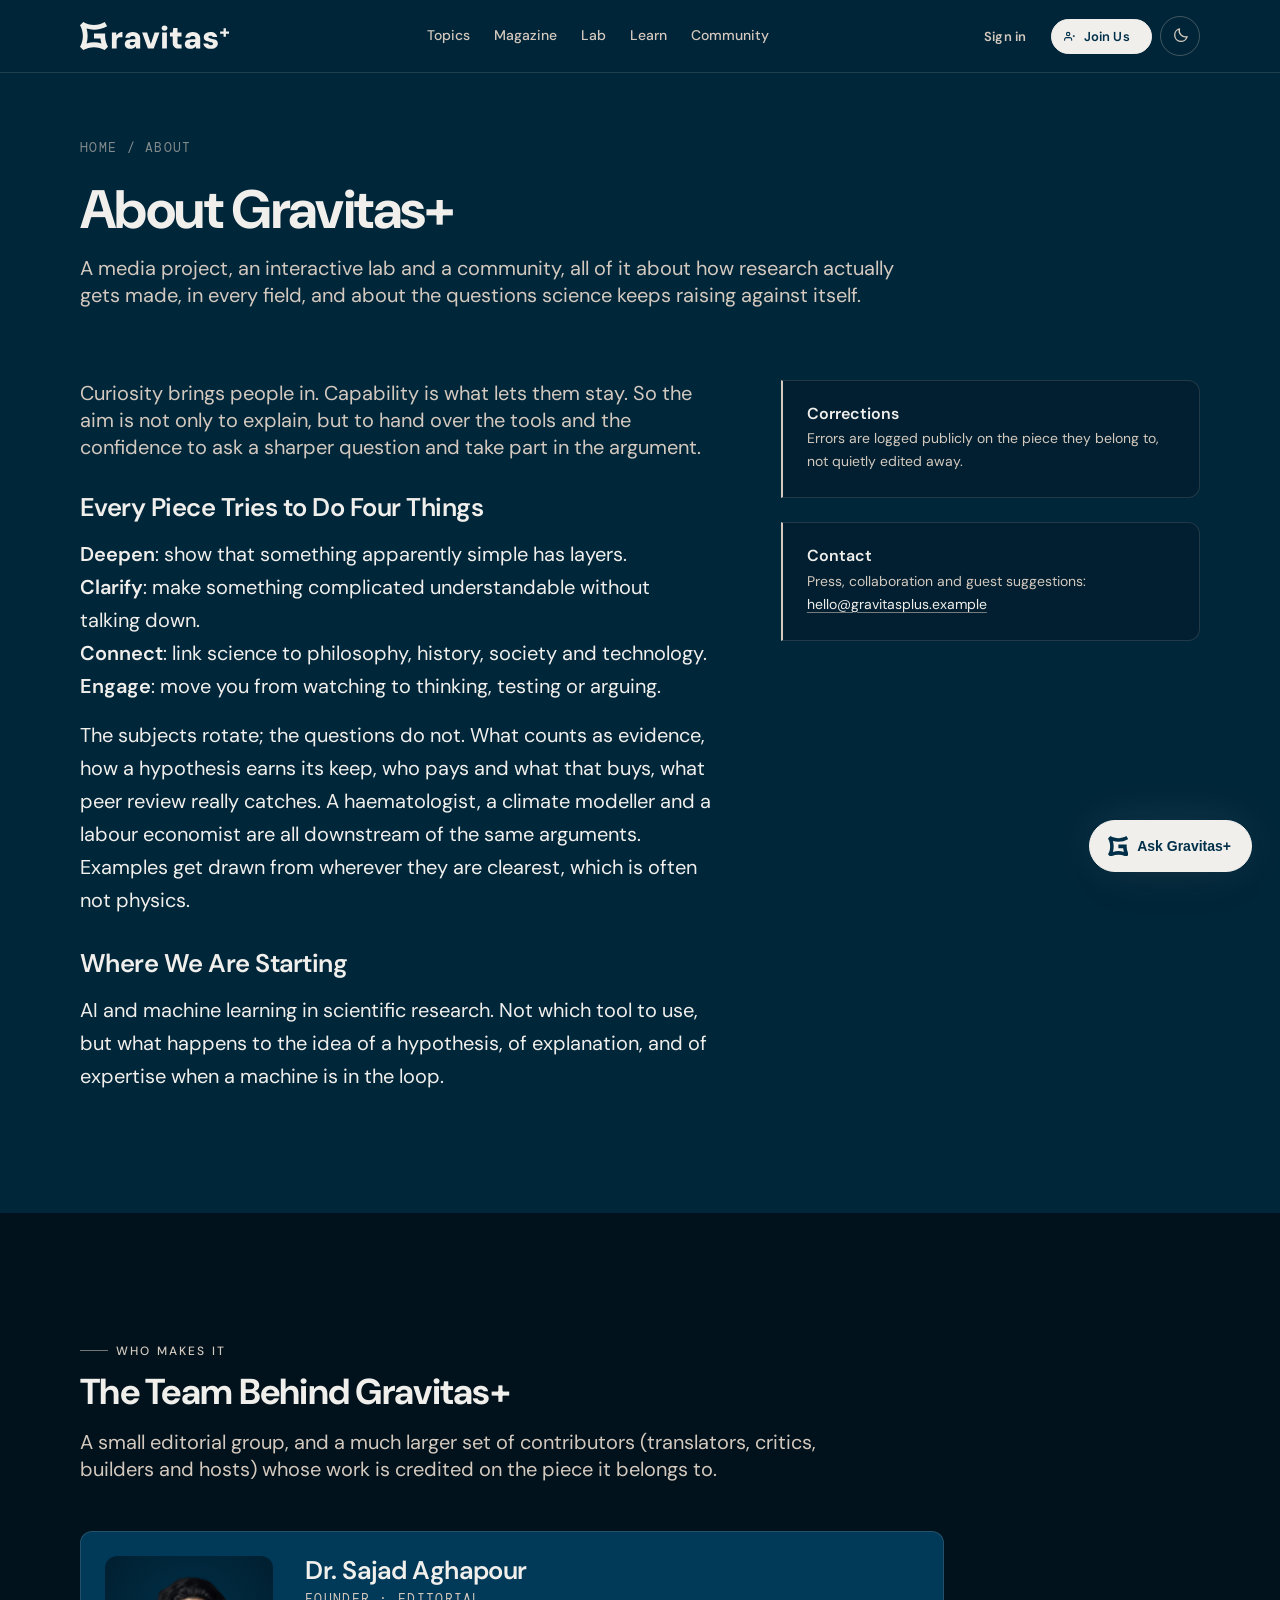
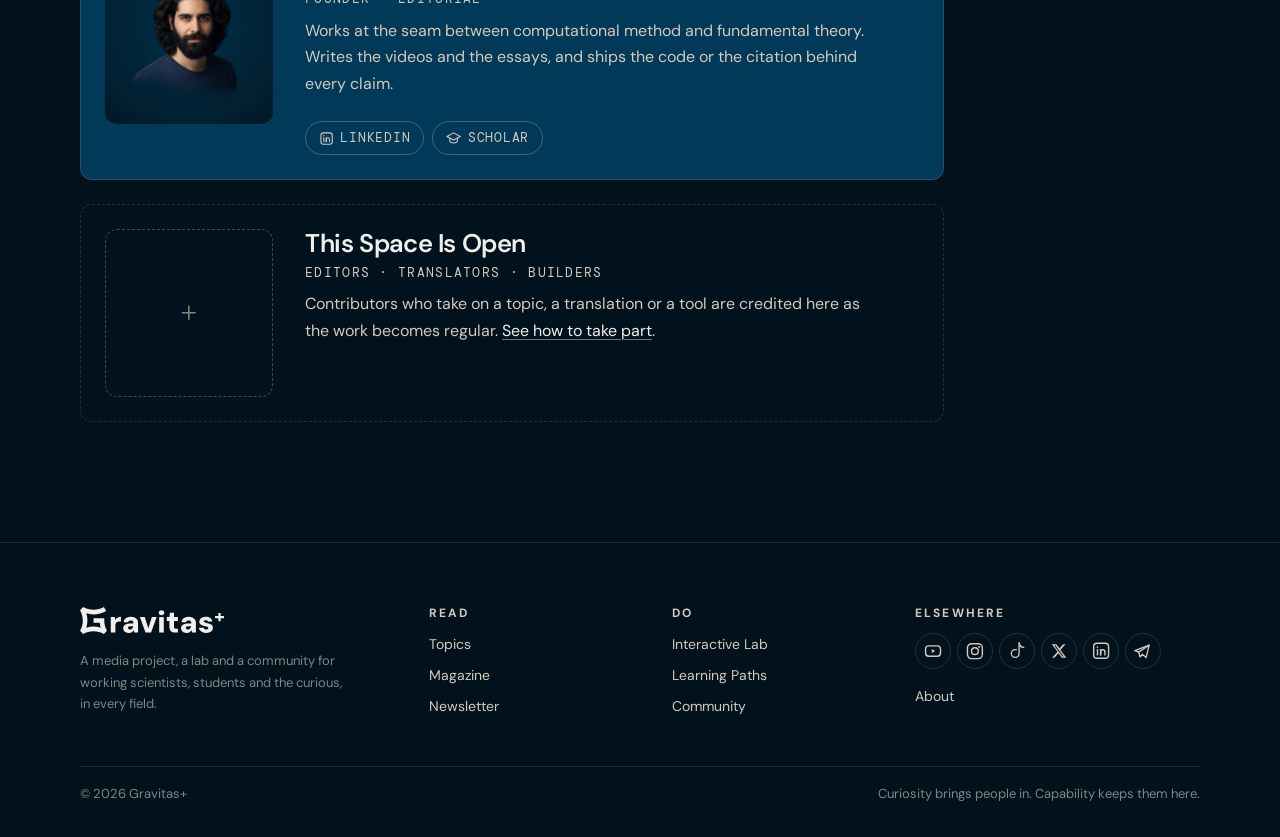
==== commit 18ca291b: "Add files via upload" ====
--- a/about.html
+++ b/about.html
@@ -46,7 +46,7 @@
     </g>
   </g>
 </svg></a>
-    <nav class="g-nav" aria-label="Primary"><a class="g-nav__link" href="topics.html">Topics</a><a class="g-nav__link" href="magazine.html">Magazine</a><a class="g-nav__link" href="lab.html">Lab</a><a class="g-nav__link" href="learn.html">Learn</a><a class="g-nav__link" href="community.html">Community</a></nav>
+    <nav class="g-nav" aria-label="Primary"><a class="g-nav__link" href="topics.html">Topics</a><a class="g-nav__link" href="magazine.html">Magazine</a><a class="g-nav__link" href="lab.html">Lab</a><a class="g-nav__link" href="learn.html">Learn</a><a class="g-nav__link" href="community.html">Community</a><span class="g-nav__sep" aria-hidden="true"></span><a class="g-nav__link gh-nav-signin" href="account.html#in">Sign in</a><a class="g-btn g-btn--primary g-btn--sm gh-nav-join" href="community.html#join">Join Us</a></nav>
     <div class="gh-actions">
       <a class="g-btn g-btn--ghost g-btn--sm gh-signin" href="account.html#in">Sign in</a>
       <!-- The header CTA is the site's single loudest control, and it used to
@@ -109,7 +109,7 @@
       <div class="person__body">
         <h3>Dr. Sajad Aghapour</h3>
         <p class="person__role">Founder &middot; Editorial</p>
-        <p>Works at the seam between computational method and fundamental theory. Writes the films
+        <p>Works at the seam between computational method and fundamental theory. Writes the videos
           and the essays, and ships the code or the citation behind every claim.</p>
         <div class="person__links">
           <a href="https://www.linkedin.com/in/sajad-aghapour/" target="_blank" rel="noopener"
--- a/assets/gravitas.css
+++ b/assets/gravitas.css
@@ -526,7 +526,7 @@
   .g-nav__link[aria-current="page"] {
     color: var(--g-text); border-bottom-color: var(--g-accent);
   }
-  @media (max-width: 720px) { .g-nav { display: none; } }
+  @media (max-width: 880px) { .g-nav { display: none; } }
 
   /* ---- Hero -------------------------------------------------------------- */
   .g-hero {
@@ -723,7 +723,11 @@
     border: 1px solid var(--g-hairline);
     border-radius: var(--g-radius);
     padding: var(--g-space-sm) var(--g-space-md);
+    /* The box scrolls itself rather than stretching its column, and the swipe
+       stops at its own edge instead of dragging the page with it. */
+    max-width: 100%;
     overflow-x: auto;
+    overscroll-behavior-x: contain;
     font-size: var(--g-fs-small);
     line-height: 1.7;
     color: var(--g-text);
@@ -803,9 +807,9 @@
   }
   .g-footer__grid {
     display: grid; gap: var(--g-space-lg);
-    grid-template-columns: 1.5fr repeat(3, 1fr);
-  }
-  @media (max-width: 800px) { .g-footer__grid { grid-template-columns: repeat(2, 1fr); } }
+    grid-template-columns: minmax(0, 1.5fr) repeat(3, minmax(0, 1fr));
+  }
+  @media (max-width: 800px) { .g-footer__grid { grid-template-columns: repeat(2, minmax(0, 1fr)); } }
   .g-footer__heading {
     font-size: var(--g-fs-eyebrow); text-transform: uppercase;
     letter-spacing: var(--g-track-eyebrow); color: var(--g-text-muted);
--- a/assets/site.css
+++ b/assets/site.css
@@ -18,28 +18,61 @@
    every page. Left in the hero stylesheet, the dropdown simply did not exist
    anywhere except the home page. */
 /* ---- Header additions ---- */
+/* One size for every circular control in the header actions row. The three
+   were set independently and drifted: the CTA and the burger at 2.75rem, the
+   theme toggle at 2.5rem, which on a phone put a visibly smaller circle
+   between two larger ones. A token means the row can only ever be uniform,
+   and the icons inside it follow the same rule. 2.75rem is the larger of the
+   two sizes already in use and clears the 44px touch target. */
+:root { --gh-control: 2.5rem; --gh-control-icon: 1.125rem; }
+@media (max-width: 880px) { :root { --gh-control: 2.75rem; } }
+
+/* ---- The logo is never the thing that gives way -------------------------
+   The header row is logo + nav + actions, and the logo was the only flex
+   item allowed to shrink, so every time the row ran out of room it was the
+   mark that got crushed: 149px down to 15px at 721px wide, and to 14px on a
+   360px phone. It is the one element on the page that cannot be allowed to
+   degrade, so it is locked at its intrinsic width and the row sheds controls
+   instead, in this order:
+
+     under 880px   the nav collapses into the menu, and "Sign in" goes with it
+     under 400px   "Join Us" follows, and the header keeps logo + theme + menu
+
+   Both live in the dropdown at every width below the breakpoint, so nothing
+   is ever merely hidden. The 880 figure is measured, not guessed: logo 149 +
+   nav 351 + actions 248 + two 24px gaps + gutters needs 864px, so the full
+   row is only offered where it actually fits. */
+.g-logo { flex: none; }
+
 .lp-header__cta { display: inline-flex; }
 .lp-menu-btn { display: none; }
 .g-header__inner { position: relative; }
 .lp-header__actions { display: flex; align-items: center; gap: var(--g-space-2xs); flex: none; flex-wrap: nowrap; }
-@media (max-width: 720px) {
+
+/* In the dropdown only. On desktop these two sit in the header itself. */
+.gh-nav-signin, .gh-nav-join, .g-nav__sep { display: none; }
+
+@media (max-width: 880px) {
   /* Collapse the CTA to a circular icon button that sits beside the hamburger.
      (The old rule targeted `.lp-header__cta .g-btn span`, but the class is on the
      button itself, so it never matched, the full label stayed, and the burger
      wrapped onto a second line.) */
   .lp-header__cta span { display: none; }
   .lp-header__cta {
-    width: 2.75rem; height: 2.75rem; padding: 0;
+    width: var(--gh-control); height: var(--gh-control); padding: 0;
     border-radius: var(--g-radius-pill); flex: none;
   }
-  .lp-header__cta .g-btn__icon { width: 1.05rem; height: 1.05rem; }
+  .lp-header__cta .g-btn__icon { width: var(--gh-control-icon); height: var(--gh-control-icon); }
   .lp-menu-btn {
     display: inline-flex; align-items: center; justify-content: center;
-    width: 2.75rem; height: 2.75rem; flex: none;
+    width: var(--gh-control); height: var(--gh-control); flex: none;
     border-radius: var(--g-radius-pill);
     border: 1px solid var(--g-border); background: transparent; color: var(--g-text);
     cursor: pointer;
   }
+  /* Beats the width/height attributes on the inline SVG, so the three glyphs
+     carry the same optical weight and not just the same circle. */
+  .lp-menu-btn svg { width: var(--gh-control-icon); height: var(--gh-control-icon); }
   .lp-menu-btn[aria-expanded="true"] { background: rgb(var(--g-tint) / 0.12); border-color: var(--g-border-strong); }
 
   /* The dropdown panel lives entirely in CSS so nothing leaks back to desktop.
@@ -65,6 +98,28 @@
   .g-nav .g-nav__link[aria-current="page"] {
     background: rgb(var(--g-tint) / 0.1); color: var(--g-text);
   }
+
+  /* Sign in leaves the header here and becomes a menu item. The hairline
+     above it separates account actions from navigation, which is the only
+     grouping the panel needs. */
+  .gh-actions .gh-signin { display: none; }
+  .gh-nav-signin { display: block; }
+  .g-nav__sep {
+    display: block; height: 1px; margin: var(--g-space-2xs) var(--g-space-3xs);
+    background: var(--g-hairline);
+  }
+
+  /* A phone header has room for the mark and two controls, no more. The gap
+     tightens with it so the logo keeps its full width down to 320px. */
+  .g-header__inner { gap: var(--g-space-sm); }
+}
+
+@media (max-width: 400px) {
+  .gh-actions .lp-header__cta { display: none; }
+  .gh-nav-join {
+    display: inline-flex; width: 100%;
+    margin-top: var(--g-space-3xs);
+  }
 }
 
 /* ---- Optical centring for buttons with a leading icon --------------------
@@ -87,7 +142,7 @@
 .g-btn--lead.g-btn--lg { padding-left: calc(2rem   - var(--_shift)); padding-right: calc(2rem   + var(--_shift)); }
 .g-btn--lead.g-btn--sm { padding-left: calc(1rem   - var(--_shift)); padding-right: calc(1rem   + var(--_shift)); }
 /* the header CTA collapses to an icon-only circle on mobile, no label to centre */
-@media (max-width: 720px) { .lp-header__cta.g-btn--lead { padding: 0; } }
+@media (max-width: 880px) { .lp-header__cta.g-btn--lead { padding: 0; } }
 
 /* ---- Topic filter row (PBS season selector) ---- */
 .lp-filters { display: flex; flex-wrap: wrap; gap: var(--g-space-2xs); margin-bottom: var(--g-space-lg); }
@@ -163,12 +218,12 @@
 .crumb a:hover { color: var(--g-text); }
 
 /* ---------- the six spaces (home) ---------------------------------------- */
-.spaces { display: grid; grid-template-columns: repeat(6, 1fr); gap: var(--g-space-sm); }
+.spaces { display: grid; grid-template-columns: repeat(6, minmax(0, 1fr)); gap: var(--g-space-sm); }
 /* six items, three to a row: two full rows, no orphan */
 @media (min-width: 861px) { .space { grid-column: span 2 !important; } }
-@media (max-width: 860px) { .spaces { grid-template-columns: repeat(2, 1fr); }
+@media (max-width: 860px) { .spaces { grid-template-columns: repeat(2, minmax(0, 1fr)); }
                             .space { grid-column: span 1 !important; } }
-@media (max-width: 520px) { .spaces { grid-template-columns: 1fr; } }
+@media (max-width: 520px) { .spaces { grid-template-columns: minmax(0, 1fr); } }
 .space {
   grid-column: span 2; position: relative; overflow: hidden;
   border: 1px solid var(--g-hairline); border-radius: var(--g-radius);
@@ -241,9 +296,13 @@
 .entry h3 { font-size: var(--g-fs-h4); margin: 0 0 var(--g-space-3xs); line-height: 1.3; }
 .entry:hover h3 { color: var(--g-accent); }
 .entry p { font-size: var(--g-fs-small); color: var(--g-text-muted); margin: 0 0 var(--g-space-2xs); }
-.entry__meta { font-family: var(--g-font-mono); font-size: var(--g-fs-caption); color: var(--g-text-subtle); display: flex; gap: var(--g-space-2xs); flex-wrap: wrap; }
-.entry__meta span + span::before { content: "·"; margin-right: var(--g-space-2xs); }
-@media (max-width: 620px) { .entry { grid-template-columns: 1fr; gap: var(--g-space-2xs); } }
+.entry__meta { font-family: var(--g-font-mono); font-size: var(--g-fs-caption); color: var(--g-text-subtle); display: flex; align-items: center; gap: var(--g-space-2xs); flex-wrap: wrap; }
+/* The separator belongs between the spans, not inside the next one. Unscoped,
+   the ::before landed inside the reading-level pill and drew the dot within
+   its border, which is not a separator, it is a bullet in a tag. */
+.entry__meta span + span:not(.entry__lvl)::before { content: "·"; margin-right: var(--g-space-2xs); }
+.entry__meta .entry__lvl { margin-left: var(--g-space-3xs); }
+@media (max-width: 620px) { .entry { grid-template-columns: minmax(0, 1fr); gap: var(--g-space-2xs); } }
 
 /* ---------- topic ------------------------------------------------------ */
 .topic-nav {
@@ -282,15 +341,36 @@
   transition: transform var(--g-dur) var(--g-ease-orbit), background-color var(--g-dur) var(--g-ease-orbit);
 }
 .video:hover .video__play { transform: scale(1.08); background: rgb(0 48 73 / .6); }
-.video__meta {
-  position: absolute; left: 0; right: 0; bottom: 0; padding: var(--g-space-md);
-  background: linear-gradient(180deg, transparent, rgb(3 3 3 / .8));
-  font-family: var(--g-font-mono); font-size: var(--g-fs-caption); color: var(--g-text-muted);
+/* The poster frame, when assets/thumbnails/ holds one for the page this card
+   points at. See the thumbnail module in site.js for how it is found. The
+   image is absolute rather than a grid item so it fills the frame without
+   displacing the play button, which stays centred by the grid. */
+.video__img {
+  position: absolute; inset: 0; width: 100%; height: 100%; object-fit: cover;
+  opacity: 0;
+  transition: opacity var(--g-dur-slow) var(--g-ease-orbit),
+              transform var(--g-dur-slow) var(--g-ease-orbit);
+}
+.video.has-thumb .video__img { opacity: 1; }
+/* Light and even. The ring carries its own dark disc and blur, so this is not
+   holding up the contrast on its own — it only keeps a pale patch of a
+   thumbnail from swallowing the border, and stays faint enough that the
+   artwork is still the thing you see. */
+.video.has-thumb::after {
+  content: ""; position: absolute; inset: 0; pointer-events: none;
+  background: rgb(3 3 3 / .14);
+}
+.video__play { position: relative; z-index: 1; }
+.video:hover .video__img { transform: scale(1.03); }
+.video.is-flat:hover .video__img { transform: none; }
+@media (prefers-reduced-motion: reduce) {
+  .video__img { transition: opacity var(--g-dur-fast) linear; }
+  .video:hover .video__img { transform: none; }
 }
 
 /* sources at three levels */
 .levels { display: grid; grid-template-columns: repeat(3, minmax(0, 1fr)); gap: var(--g-space-md); }
-@media (max-width: 860px) { .levels { grid-template-columns: 1fr; } }
+@media (max-width: 860px) { .levels { grid-template-columns: minmax(0, 1fr); } }
 .level { border: 1px solid var(--g-hairline); border-radius: var(--g-radius); padding: var(--g-space-md); }
 .level__tag {
   font-family: var(--g-font-mono); font-size: var(--g-fs-caption); letter-spacing: .1em;
@@ -317,7 +397,7 @@
 
 /* viewpoints */
 .views { display: grid; grid-template-columns: repeat(2, minmax(0, 1fr)); gap: var(--g-space-md); }
-@media (max-width: 760px) { .views { grid-template-columns: 1fr; } }
+@media (max-width: 760px) { .views { grid-template-columns: minmax(0, 1fr); } }
 .view { border: 1px solid var(--g-hairline); border-radius: var(--g-radius); padding: var(--g-space-md); }
 .view--for { border-left: 2px solid var(--g-signal-positive); }
 .view--against { border-left: 2px solid var(--g-signal-caution); }
@@ -357,11 +437,18 @@
 .game-card__b { padding: var(--g-space-md); display: flex; flex-direction: column; flex: 1; }
 .game-card h3 { font-size: var(--g-fs-h4); margin: 0 0 var(--g-space-3xs); }
 .game-card p { font-size: var(--g-fs-small); color: var(--g-text-muted); margin: 0 0 var(--g-space-sm); }
-.game-card__meta { margin-top: auto; font-family: var(--g-font-mono); font-size: var(--g-fs-caption); color: var(--g-accent); }
+/* Typed as `.game-card p` elsewhere, which outranks a single class, so the
+   `margin-top: auto` never applied and the meta line stopped short of the
+   card's foot with a 1rem margin under it. That left a band of dead space at
+   the bottom of every card, which is where the PLANNED chip had been parked. */
+.game-card p.game-card__meta {
+  margin-top: auto; margin-bottom: 0;
+  font-family: var(--g-font-mono); font-size: var(--g-fs-caption); color: var(--g-accent);
+}
 .badge-soon {
   position: absolute; top: var(--g-space-2xs); right: var(--g-space-2xs);
   font-family: var(--g-font-mono); font-size: var(--g-fs-caption);
-  background: rgb(3 3 3 / .7); color: var(--g-text-muted); padding: .1rem .45rem; border-radius: var(--g-radius-sm);
+  background: rgb(3 3 3 / .7); color: var(--g-text-muted); border-radius: var(--g-radius-sm);
 }
 
 /* game shell */
@@ -434,9 +521,9 @@
 
 /* ---------- community ---------------------------------------------------- */
 /* six roles, three to a row */
-.roles { display: grid; grid-template-columns: repeat(3, 1fr); gap: var(--g-space-sm); }
-@media (max-width: 860px) { .roles { grid-template-columns: repeat(2, 1fr); } }
-@media (max-width: 520px) { .roles { grid-template-columns: 1fr; } }
+.roles { display: grid; grid-template-columns: repeat(3, minmax(0, 1fr)); gap: var(--g-space-sm); }
+@media (max-width: 860px) { .roles { grid-template-columns: repeat(2, minmax(0, 1fr)); } }
+@media (max-width: 520px) { .roles { grid-template-columns: minmax(0, 1fr); } }
 .role { border: 1px solid var(--g-hairline); border-radius: var(--g-radius); padding: var(--g-space-md); }
 .role h4 { font-size: var(--g-fs-body); margin: 0 0 var(--g-space-3xs); }
 .role p { font-size: var(--g-fs-small); color: var(--g-text-muted); margin: 0; }
@@ -464,14 +551,14 @@
 
 /* ---------- programmes strip -------------------------------------------- */
 /* five items: three then two, both rows full, rather than four then a widow */
-.programs { display: grid; grid-template-columns: repeat(6, 1fr); gap: var(--g-space-sm); }
+.programs { display: grid; grid-template-columns: repeat(6, minmax(0, 1fr)); gap: var(--g-space-sm); }
 .program { grid-column: span 2; }
 .program:nth-child(4), .program:nth-child(5) { grid-column: span 3; }
 /* two columns: the fifth is the odd one, so let it take the full width */
-@media (max-width: 900px) { .programs { grid-template-columns: repeat(2, 1fr); }
+@media (max-width: 900px) { .programs { grid-template-columns: repeat(2, minmax(0, 1fr)); }
   .program { grid-column: span 1 !important; }
   .program:nth-child(5) { grid-column: span 2 !important; } }
-@media (max-width: 560px) { .programs { grid-template-columns: 1fr; }
+@media (max-width: 560px) { .programs { grid-template-columns: minmax(0, 1fr); }
   .program, .program:nth-child(5) { grid-column: span 1 !important; } }
 .program { border: 1px solid var(--g-hairline); border-radius: var(--g-radius); padding: var(--g-space-md); background: var(--g-surface-raised); }
 .program__n { font-family: var(--g-font-mono); font-size: var(--g-fs-caption); color: var(--g-accent); letter-spacing: .1em; }
@@ -480,12 +567,20 @@
 .program__cad { font-family: var(--g-font-mono); font-size: var(--g-fs-caption); color: var(--g-text-subtle); }
 
 /* ---------- misc --------------------------------------------------------- */
-.kv { display: grid; grid-template-columns: auto 1fr; gap: .35rem var(--g-space-md); font-size: var(--g-fs-small); }
+.kv { display: grid; grid-template-columns: auto minmax(0, 1fr); gap: .35rem var(--g-space-md); font-size: var(--g-fs-small); }
 .kv dt { font-family: var(--g-font-mono); font-size: var(--g-fs-caption); color: var(--g-text-subtle); letter-spacing: .06em; text-transform: uppercase; }
 .kv dd { margin: 0; color: var(--g-text-muted); }
 .pill-row { display: flex; gap: var(--g-space-2xs); flex-wrap: wrap; }
 .split { display: grid; grid-template-columns: minmax(0, 1.55fr) minmax(0, 1fr); gap: clamp(1.5rem, 4vw, 3.5rem); align-items: start; }
-@media (max-width: 900px) { .split { grid-template-columns: 1fr; } }
+@media (max-width: 900px) { .split { grid-template-columns: minmax(0, 1fr); } }
+/* A grid item's default `min-width: auto` means "never narrower than my own
+   min-content". A <pre> does not wrap, so its min-content is the width of its
+   longest line: on a phone the essay column refused to go below ~560px, the
+   grid pushed past the viewport, and the whole page - header included - could
+   be scrolled sideways. The In-depth essay is the only place with code, which
+   is why it only happened there. The column may now shrink; the code box keeps
+   its own scrollbar. */
+.split > * { min-width: 0; }
 .aside { position: sticky; top: 6rem; }
 @media (max-width: 900px) { .aside { position: static; } }
 .callout {
@@ -503,12 +598,12 @@
 /* ---- Footer social icons, uniform circular buttons, one visual weight ---- */
 /* The Elsewhere column needs a little more room than the others so all five
    sit on a single row rather than wrapping 4+1. */
-.g-footer__grid { grid-template-columns: 1.5fr 1fr 1fr 1.35fr; }
+.g-footer__grid { grid-template-columns: minmax(0, 1.5fr) minmax(0, 1fr) minmax(0, 1fr) minmax(0, 1.35fr); }
 /* These must sit beside the rule above: it is unlayered, so it outranks the
    design system's own breakpoints and would otherwise hold four columns all
    the way down to 360px. */
-@media (max-width: 800px) { .g-footer__grid { grid-template-columns: repeat(2, 1fr); } }
-@media (max-width: 520px) { .g-footer__grid { grid-template-columns: 1fr; gap: var(--g-space-md); } }
+@media (max-width: 800px) { .g-footer__grid { grid-template-columns: repeat(2, minmax(0, 1fr)); } }
+@media (max-width: 520px) { .g-footer__grid { grid-template-columns: minmax(0, 1fr); gap: var(--g-space-md); } }
 .lp-social { list-style: none; margin: 0; padding: 0; display: flex; flex-wrap: wrap; gap: 0.375rem; }
 .lp-social__link {
   display: inline-flex; align-items: center; justify-content: center;
@@ -537,7 +632,7 @@
 .entry__lvl {
   font-family: var(--g-font-mono); font-size: .62rem; letter-spacing: .12em;
   text-transform: uppercase; color: var(--g-text-subtle);
-  border: 1px solid var(--g-hairline); border-radius: 99px; padding: .08rem .45rem;
+  border: 1px solid var(--g-hairline);
 }
 body.is-overview .entry[data-reading="deep"] { opacity: .55; }
 body.is-overview .entry[data-reading="deep"]:hover { opacity: 1; }
@@ -612,8 +707,7 @@
 .src li { display:flex; gap:.8rem; align-items:baseline; padding:.45rem 0;
   border-bottom:1px solid var(--g-hairline); }
 .src__lvl { flex:none; font-family:var(--g-font-mono); font-size:.6rem; letter-spacing:.12em;
-  text-transform:uppercase; color:var(--g-text-subtle); border:1px solid var(--g-hairline);
-  border-radius:99px; padding:.08rem .45rem; }
+  text-transform:uppercase; color:var(--g-text-subtle); border:1px solid var(--g-hairline); }
 .art__next { padding-block: var(--g-space-xl) var(--g-space-2xl); }
 .art__next h3 { font-size:1.1rem; margin-bottom:var(--g-space-md); }
 .nextcard { display:flex; flex-direction:column; gap:.4rem; text-decoration:none;
@@ -639,11 +733,71 @@
   position: absolute; top: .7rem; right: .7rem; z-index: 2;
   font-family: var(--g-font-mono); font-size: .6rem; letter-spacing: .14em;
   text-transform: uppercase; color: var(--g-text-subtle);
-  border: 1px solid var(--g-hairline); border-radius: 99px;
-  padding: .1rem .5rem; background: rgb(var(--g-chrome) / 0.85);
-}
-.game-card.is-soon .soon-chip { top: auto; bottom: .7rem; }
-
+  border: 1px solid var(--g-hairline);
+  background: rgb(var(--g-chrome) / 0.85);
+}
+
+/* ---- where the chip sits on its card ------------------------------------
+   A floating chip reads as debris unless it lines up with something. It was
+   pinned .7rem from the card's corner, which is inside the card's own padding
+   and so lines up with nothing: on a magazine entry it floated above the
+   ANALYSIS eyebrow, on a path card above the step count, and on a game card it
+   sat in the dead space under the meta line.
+
+   Each card anchors it to a real line of text instead, centring the chip on
+   that line: the card's padding, plus half the difference between the line box
+   and the chip. The chip is ~21px and the entry eyebrow's line is 21.45px, so
+   there the correction rounds away; the path card's eyebrow line is 16.8px,
+   which is where the negative term comes from. */
+.entry.is-soon .soon-chip { top: calc(var(--g-space-md) + .2rem); right: 0; }  /* the eyebrow's own padding-top */
+.path-card.is-soon .soon-chip,
+.game-card.is-soon .soon-chip {
+  /* Right edge on the card's content column, not floating inside its padding. */
+  top: auto; right: var(--g-space-md); bottom: calc(var(--g-space-md) + .06rem);
+}
+
+/* ---- and it must not land on the words ----------------------------------
+   An absolutely positioned chip takes no space, so the line it sits on ran
+   straight under it: the step count on a path card and the meta line on a
+   game card were both being overprinted at narrow widths, and an entry's
+   headline reached it as soon as the column got tight.
+
+   The line it shares keeps a gutter the width of the chip. PLANNED is a fixed
+   string at a fixed size, so its width is a known 4.25rem; the rest is the
+   space between the two. */
+.is-soon { --chip-w: 4.25rem; --chip-gutter: calc(var(--chip-w) + var(--g-space-sm)); }
+.entry.is-soon h3 { padding-right: var(--chip-gutter); }
+.path-card.is-soon > p:last-child,
+.game-card.is-soon .game-card__meta { padding-right: var(--chip-gutter); }
+
+/* The trailing margin under the last line left a band of dead space at the
+   foot of the card, the same one the game card had. */
+.path-card.is-soon > p:last-child { margin-bottom: 0; }
+
+
+/* ---- tag pills ----------------------------------------------------------
+   PLANNED, TECHNICAL, the source levels: same object, so one rule owns their
+   geometry and each component only sets colour and size.
+
+   They were centred by luck rather than by construction. The text sat in a
+   1.65 line box inherited from the body, so the box was drawn around the
+   font's full ascent and descent while the label is uppercase and uses
+   neither: the caps ended up riding high with the descender space showing
+   underneath, worst on the reading-level pill, which was also being stretched
+   by its flex row. Set the line box to the type size and let the padding do
+   the centring, which is a figure that can be reasoned about. The .02em
+   asymmetry is the caps' own overshoot above the baseline. */
+.soon-chip, .entry__lvl, .src__lvl, .badge-soon {
+  display: inline-flex; align-items: center; justify-content: center;
+  align-self: center;
+  line-height: 1;
+  padding: .5em .75em .48em;
+}
+.soon-chip, .entry__lvl, .src__lvl { border-radius: 99px; }
+/* Tracking adds a space after the last letter that the box counts but the eye
+   does not, so the label reads left of centre. Half of it back. */
+.soon-chip { text-indent: .07em; }
+.entry__lvl, .src__lvl { text-indent: .06em; }
 
 /* a reference or control whose destination does not exist yet: still readable,
    no longer pretending to be a link */
@@ -697,7 +851,7 @@
   margin-inline: auto; padding-inline: var(--g-gutter);
   display: grid; grid-template-columns: minmax(0,1.25fr) minmax(0,.85fr);
   gap: clamp(1.5rem,4vw,3.5rem); align-items: start; }
-@media (max-width: 900px) { .auth__in { grid-template-columns: 1fr; } }
+@media (max-width: 900px) { .auth__in { grid-template-columns: minmax(0, 1fr); } }
 .auth__panel { background: var(--g-surface); border: 1px solid var(--g-hairline);
   border-radius: var(--g-radius-lg); padding: clamp(1.25rem,3vw,2.2rem); }
 .auth__tabs { display: flex; gap: .3rem; background: var(--g-surface-sunken);
@@ -716,9 +870,9 @@
 .auth__form > .g-field { margin-bottom: var(--g-space-lg); }
 .auth__form > .g-btn { margin-top: var(--g-space-2xs); }
 .auth__roles { border: 0; padding: 0; margin: 0 0 var(--g-space-md); }
-.auth__rolegrid { display: grid; grid-template-columns: repeat(3,1fr); gap: .5rem; }
-@media (max-width: 720px) { .auth__rolegrid { grid-template-columns: repeat(2,1fr); } }
-@media (max-width: 460px) { .auth__rolegrid { grid-template-columns: 1fr; } }
+.auth__rolegrid { display: grid; grid-template-columns: repeat(3, minmax(0, 1fr)); gap: .5rem; }
+@media (max-width: 720px) { .auth__rolegrid { grid-template-columns: repeat(2, minmax(0, 1fr)); } }
+@media (max-width: 460px) { .auth__rolegrid { grid-template-columns: minmax(0, 1fr); } }
 .rolepick { position: relative; display: block; cursor: pointer; }
 .rolepick input { position: absolute; opacity: 0; inset: 0; }
 .rolepick span { display: block; border: 1px solid var(--g-hairline);
@@ -803,7 +957,7 @@
    is a real card so the section does not look thin at one person. */
 /* One card per row, and generous, these are the people, not a sidebar. */
 .team { list-style: none; margin: 0; padding: 0; display: grid;
-  grid-template-columns: 1fr; gap: var(--g-space-md); max-width: 54rem; }
+  grid-template-columns: minmax(0, 1fr); gap: var(--g-space-md); max-width: 54rem; }
 .person { display: flex; gap: var(--g-space-lg); align-items: flex-start;
   border: 1px solid var(--g-hairline); border-radius: var(--g-radius);
   background: var(--g-surface-raised); padding: var(--g-space-md); }
@@ -843,7 +997,7 @@
   color: var(--g-accent); letter-spacing: .06em; padding-top: .12rem; }
 .hist h3 { font-size: var(--g-fs-body); margin: 0 0 .25rem; }
 .hist p { font-size: var(--g-fs-small); color: var(--g-text-muted); margin: 0; max-width: 60ch; }
-@media (max-width: 560px) { .hist li { grid-template-columns: 1fr; gap: .3rem; } }
+@media (max-width: 560px) { .hist li { grid-template-columns: minmax(0, 1fr); gap: .3rem; } }
 
 /* ---- an aside that starts level with the body of the column beside it ----
    The previous version pushed the aside down with `padding-top: 13rem`, a
@@ -965,9 +1119,17 @@
 :root[data-theme="light"] .video:hover .video__play {
   background: var(--g-cosmos-600); color: var(--g-white-tint);
 }
-:root[data-theme="light"] .video__meta {
-  background: linear-gradient(180deg, transparent, rgb(255 255 255 / 0.92));
-  color: var(--g-text-muted);
+/* Except over a thumbnail. The inversion above is right for the empty frame,
+   which is drawn from theme tokens and really does go light — but a thumbnail
+   is a fixed picture and ours are deep space by definition. It does not
+   lighten because the reader flipped the toggle, so the ring laid over it
+   follows the image rather than the page. */
+:root[data-theme="light"] .video.has-thumb .video__play {
+  border-color: rgb(241 239 236 / .7); background: rgb(3 3 3 / .35);
+  color: var(--g-white-tint);
+}
+:root[data-theme="light"] .video.has-thumb:hover .video__play {
+  background: rgb(0 48 73 / .6); color: var(--g-white-tint);
 }
 :root[data-theme="light"] .g-video-card__duration {
   background: rgb(0 34 54 / 0.8);
@@ -1002,12 +1164,13 @@
 :root[data-theme="light"] .nextcard:hover { box-shadow: var(--g-glow-md); }
 
 /* ---- Theme toggle -------------------------------------------------------
-   Sits in the header actions, same footprint as the menu button so the row
-   keeps its rhythm. Both icons are in the DOM; CSS decides which shows,
+   Sits in the header actions at --gh-control, the same footprint as the menu
+   button and the collapsed CTA, so the row keeps its rhythm at every width.
+   Both icons are in the DOM; CSS decides which shows,
    which means no repaint flicker and no icon swap in JS. */
 .theme-toggle {
   display: inline-flex; align-items: center; justify-content: center;
-  width: 2.5rem; height: 2.5rem; flex: none;
+  width: var(--gh-control); height: var(--gh-control); flex: none;
   border-radius: var(--g-radius-pill);
   border: 1px solid var(--g-border); background: transparent;
   color: var(--g-text-muted); cursor: pointer;
@@ -1019,9 +1182,10 @@
   color: var(--g-text); border-color: var(--g-border-strong);
   background: rgb(var(--g-tint) / 0.08);
 }
-/* 1.125rem in a 2.5rem button: 40 - 18, so 11px a side. Also brings the
-   toggle into the same optical weight as the footer marks. */
-.theme-toggle svg { width: 1.125rem; height: 1.125rem; display: block; }
+/* 18px of glyph inside the control, the same figure the CTA and the burger
+   now use. Also brings the toggle into the same optical weight as the footer
+   marks. */
+.theme-toggle svg { width: var(--gh-control-icon); height: var(--gh-control-icon); display: block; }
 .theme-toggle .ic-sun { display: none; }
 :root[data-theme="light"] .theme-toggle .ic-sun { display: block; }
 :root[data-theme="light"] .theme-toggle .ic-moon { display: none; }
@@ -1047,7 +1211,14 @@
 /* A 68ch line at lead size is roughly 100 characters on a wide screen, which
    is past the point where the eye starts losing its place on the return
    sweep. 62ch is the comfortable end of the classic range. */
-div.art, .g-prose { max-width: 62ch; }
+div.art, .g-prose { max-width: 62ch; min-width: 0; }
+
+/* Last line of defence. Every known overflow is fixed at its source above; this
+   only means that if a future <pre>, table or wide embed escapes its box, it
+   cannot drag the whole page sideways with it. `clip` rather than `hidden`
+   because `hidden` would make the page a scroll container and break every
+   sticky header on the site. */
+html { overflow-x: clip; }
 div.art { line-height: 1.72; }
 
 /* Space between paragraphs should exceed space between lines, or the block
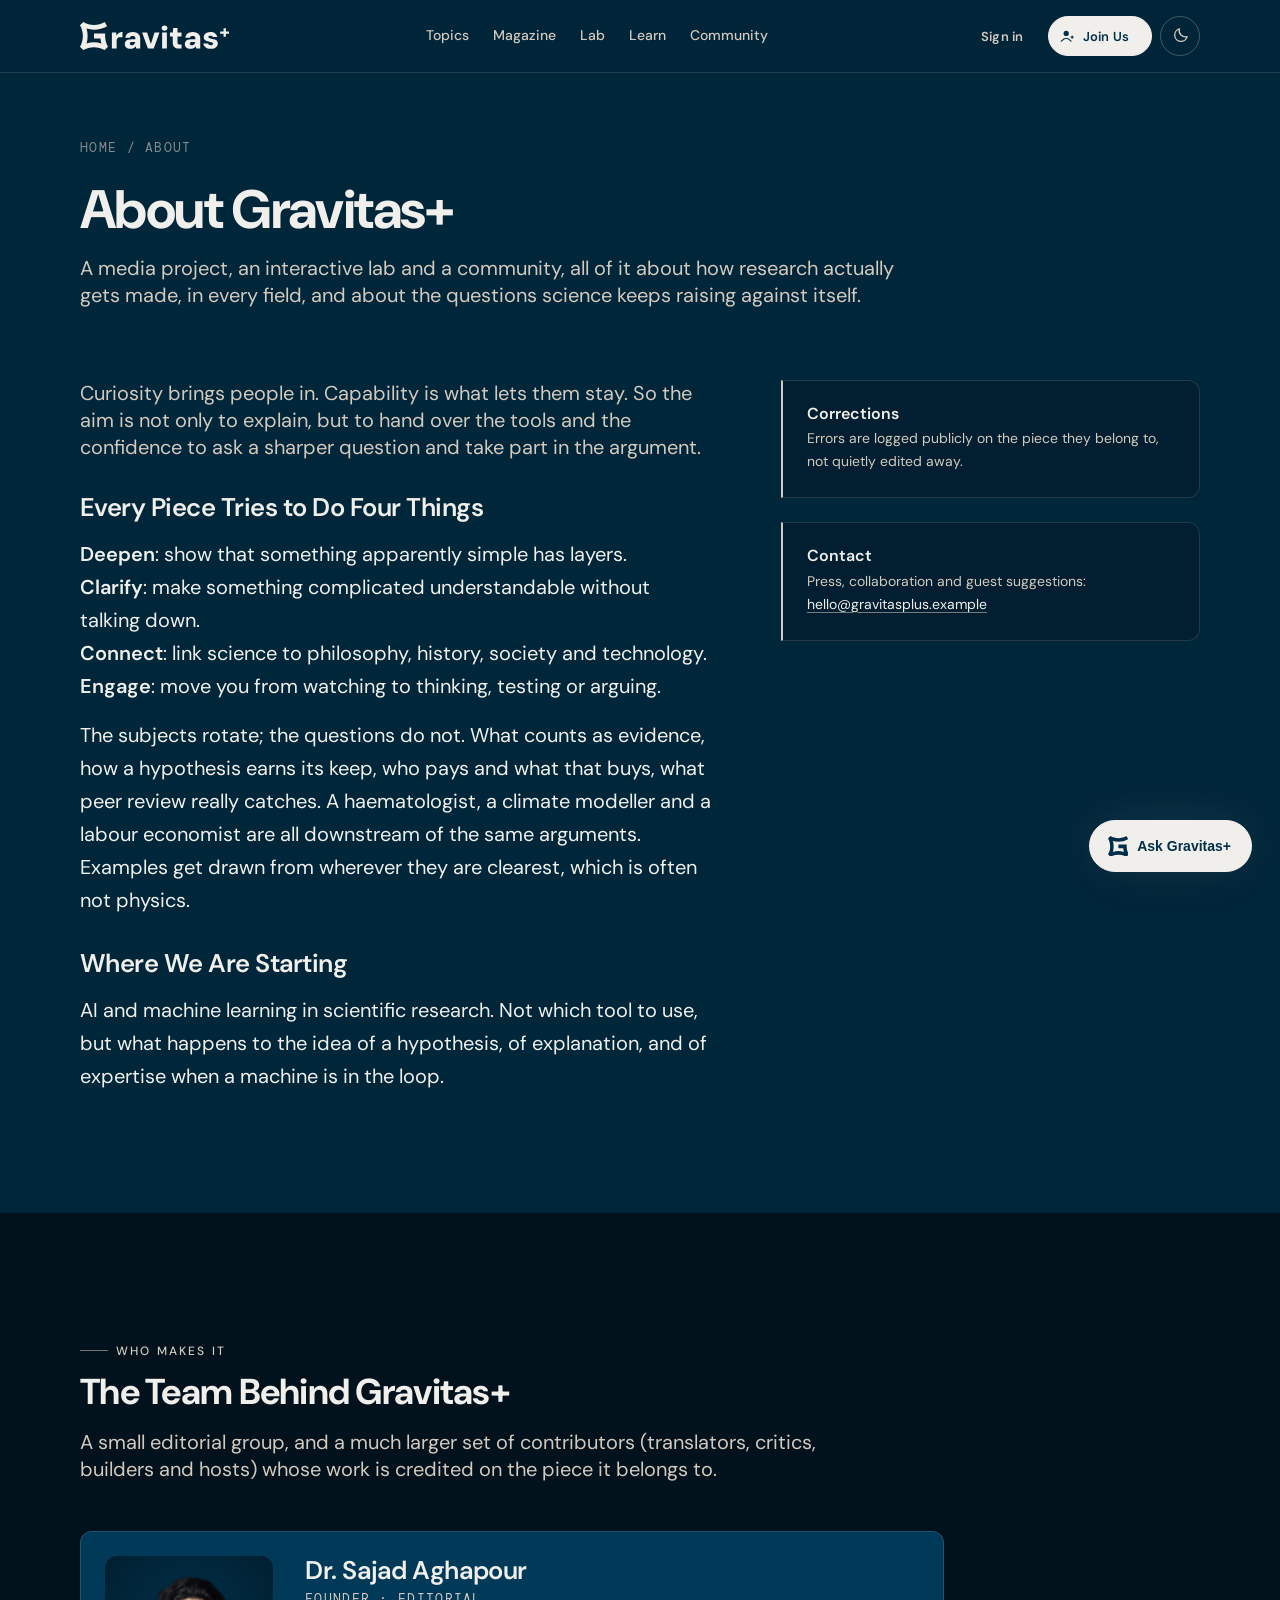
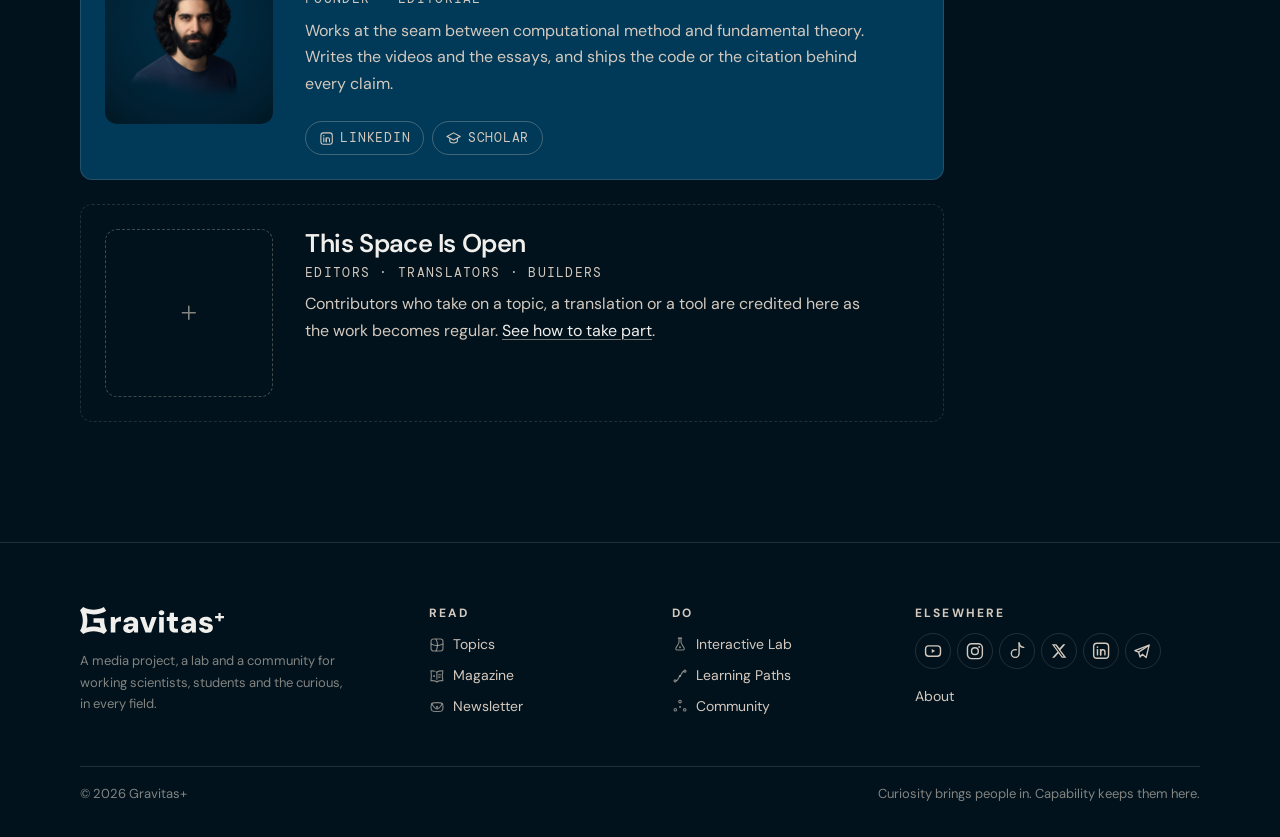
==== commit afb7038c: "Add files via upload" ====
--- a/about.html
+++ b/about.html
@@ -46,14 +46,14 @@
     </g>
   </g>
 </svg></a>
-    <nav class="g-nav" aria-label="Primary"><a class="g-nav__link" href="topics.html">Topics</a><a class="g-nav__link" href="magazine.html">Magazine</a><a class="g-nav__link" href="lab.html">Lab</a><a class="g-nav__link" href="learn.html">Learn</a><a class="g-nav__link" href="community.html">Community</a><span class="g-nav__sep" aria-hidden="true"></span><a class="g-nav__link gh-nav-signin" href="account.html#in">Sign in</a><a class="g-btn g-btn--primary g-btn--sm gh-nav-join" href="community.html#join">Join Us</a></nav>
+    <nav class="g-nav" aria-label="Primary"><a class="g-nav__link" href="topics.html"><svg class="g-ic g-nav__ic" viewBox="0 0 24 24" aria-hidden="true" fill="none" stroke="currentColor" stroke-linecap="round" stroke-linejoin="round" shape-rendering="geometricPrecision"><g transform="translate(2.282 2.283) scale(1.0407)" stroke-width="1.634"><rect x=".75" y=".75" width="17.2" height="17.2" rx="3.4" ry="3.4"/><path d="M.85,7.95c3.5,1.5,6,2.3,8.5,2.3s5-.8,8.5-2.3"/><path d="M7.95.85c1.5,3.5,2.3,6,2.3,8.5s-.8,5-2.3,8.5"/></g></svg>Topics</a><a class="g-nav__link" href="magazine.html"><svg class="g-ic g-nav__ic" viewBox="0 0 24 24" aria-hidden="true" fill="none" stroke="currentColor" stroke-linecap="round" stroke-linejoin="round" shape-rendering="geometricPrecision"><g transform="translate(1.971 3.385) scale(1.17763)" stroke-width="1.444"><path d="M8.35,2.33c2-1.3,4.5-1.8,7.6-1.5l-.11.58c-.73,3.91-.7,7.93.11,11.82h0c-3.1-.3-5.6.2-7.6,1.5"/><path d="M8.35,2.33v9.24"/><path d="M8.35,14.73c-2-1.3-4.5-1.8-7.6-1.5h0c.81-3.9.84-7.91.11-11.82l-.11-.58c1.98-.19,3.72-.06,5.23.41"/><path d="M10.38,5.74h3.1"/><path d="M10.38,8.74h2.2"/><circle cx="4.85" cy="7.24" r="1.316" fill="currentColor" stroke="none"/></g></svg>Magazine</a><a class="g-nav__link" href="lab.html"><svg class="g-ic g-nav__ic" viewBox="0 0 24 24" aria-hidden="true" fill="none" stroke="currentColor" stroke-linecap="round" stroke-linejoin="round" shape-rendering="geometricPrecision"><g transform="translate(4.844 0.9) scale(0.972826)" stroke-width="1.747"><path d="M4.7.75h5.2"/><path d="M5.9.75c0,8.29.39,6.94-4.03,13.95l-.79,1.25c-.89,1.41.12,3.2,1.8,3.2h9.04c1.68,0,2.69-1.79,1.8-3.2l-.79-1.25c-4.42-7.01-4.03-5.66-4.03-13.95"/><circle cx="7.3" cy="14.8" r="1.593" fill="currentColor" stroke="none"/></g></svg>Lab</a><a class="g-nav__link" href="learn.html"><svg class="g-ic g-nav__ic" viewBox="0 0 24 24" aria-hidden="true" fill="none" stroke="currentColor" stroke-linecap="round" stroke-linejoin="round" shape-rendering="geometricPrecision"><g transform="translate(2.353 2.45) scale(0.962366)" stroke-width="1.766"><path d="M4.45,17.15c3-.8,3.2-5.8,5.6-7.2"/><path d="M10.05,9.95c2.4-1.4,2.6-6.4,5.6-7.2"/><circle cx="2.35" cy="17.55" r="1.6"/><circle cx="17.75" cy="2.35" r="1.6"/><circle cx="10.05" cy="9.95" r="1.611" fill="currentColor" stroke="none"/></g></svg>Learn</a><a class="g-nav__link" href="community.html"><svg class="g-ic g-nav__ic" viewBox="0 0 24 24" aria-hidden="true" fill="none" stroke="currentColor" stroke-linecap="round" stroke-linejoin="round" shape-rendering="geometricPrecision"><g transform="translate(2.252 1.167) scale(1.09681)" stroke-width="1.55"><circle cx="8.91" cy="2.5" r="1.75"/><circle cx="15.32" cy="13.6" r="1.75"/><circle cx="2.5" cy="13.6" r="1.75"/><circle cx="8.91" cy="9.9" r="1.413" fill="currentColor" stroke="none"/></g></svg>Community</a><span class="g-nav__sep" aria-hidden="true"></span><a class="g-nav__link gh-nav-signin" href="account.html#in">Sign in</a><a class="g-btn g-btn--primary g-btn--sm g-btn--lead gh-nav-join" href="community.html#join"><svg class="g-btn__icon" viewBox="0 0 24 24" aria-hidden="true" fill="none" stroke="currentColor" stroke-linecap="round" stroke-linejoin="round" shape-rendering="geometricPrecision"><g transform="translate(2.662 4.159) scale(1.11875)" stroke-width="1.52"><path d="M13.75,8.5h3M15.25,7v3"/><path d="M13.75,14c-2.41-2.67-4.53-4-6.5-4s-4.09,1.33-6.5,4"/><circle cx="7.25" cy="3.5" r="3.5" fill="currentColor" stroke="none"/></g></svg><span>Join Us</span></a></nav>
     <div class="gh-actions">
       <a class="g-btn g-btn--ghost g-btn--sm gh-signin" href="account.html#in">Sign in</a>
       <!-- The header CTA is the site's single loudest control, and it used to
            point at a mailing list. The community is the thing this project is
            actually for, so it gets the slot. -->
       <a class="g-btn g-btn--primary g-btn--sm g-btn--lead lp-header__cta" href="community.html#join" aria-label="Join the Gravitas+ community">
-        <svg class="g-btn__icon" viewBox="0 0 24 24" fill="none" stroke="currentColor" stroke-width="2" stroke-linecap="round" stroke-linejoin="round" aria-hidden="true"><path d="M16 19v-1.6a3.4 3.4 0 0 0-3.4-3.4H6.4A3.4 3.4 0 0 0 3 17.4V19"/><circle cx="9.5" cy="7.5" r="3.1"/><path d="M19 11h2M20 10v2"/></svg>
+        <svg class="g-btn__icon" viewBox="0 0 24 24" aria-hidden="true" fill="none" stroke="currentColor" stroke-linecap="round" stroke-linejoin="round" shape-rendering="geometricPrecision"><g transform="translate(2.662 4.159) scale(1.11875)" stroke-width="1.52"><path d="M13.75,8.5h3M15.25,7v3"/><path d="M13.75,14c-2.41-2.67-4.53-4-6.5-4s-4.09,1.33-6.5,4"/><circle cx="7.25" cy="3.5" r="3.5" fill="currentColor" stroke="none"/></g></svg>
         <span>Join Us</span>
       </a>
       <button class="theme-toggle" type="button" aria-pressed="false" aria-label="Switch colour theme" title="Switch colour theme">
@@ -169,9 +169,9 @@
           the curious, in every field.</p>
       </div>
       <div><h5 class="g-footer__heading">Read</h5>
-        <div class="g-stack g-stack--xs"><a href="topics.html">Topics</a><a href="magazine.html">Magazine</a><a href="newsletter.html">Newsletter</a></div></div>
+        <div class="g-stack g-stack--xs g-stack--ic"><a href="topics.html"><svg class="g-ic g-ic--sm" viewBox="0 0 24 24" aria-hidden="true" fill="none" stroke="currentColor" stroke-linecap="round" stroke-linejoin="round" shape-rendering="geometricPrecision"><g transform="translate(2.282 2.283) scale(1.0407)" stroke-width="1.634"><rect x=".75" y=".75" width="17.2" height="17.2" rx="3.4" ry="3.4"/><path d="M.85,7.95c3.5,1.5,6,2.3,8.5,2.3s5-.8,8.5-2.3"/><path d="M7.95.85c1.5,3.5,2.3,6,2.3,8.5s-.8,5-2.3,8.5"/></g></svg><span>Topics</span></a><a href="magazine.html"><svg class="g-ic g-ic--sm" viewBox="0 0 24 24" aria-hidden="true" fill="none" stroke="currentColor" stroke-linecap="round" stroke-linejoin="round" shape-rendering="geometricPrecision"><g transform="translate(1.971 3.385) scale(1.17763)" stroke-width="1.444"><path d="M8.35,2.33c2-1.3,4.5-1.8,7.6-1.5l-.11.58c-.73,3.91-.7,7.93.11,11.82h0c-3.1-.3-5.6.2-7.6,1.5"/><path d="M8.35,2.33v9.24"/><path d="M8.35,14.73c-2-1.3-4.5-1.8-7.6-1.5h0c.81-3.9.84-7.91.11-11.82l-.11-.58c1.98-.19,3.72-.06,5.23.41"/><path d="M10.38,5.74h3.1"/><path d="M10.38,8.74h2.2"/><circle cx="4.85" cy="7.24" r="1.316" fill="currentColor" stroke="none"/></g></svg><span>Magazine</span></a><a href="newsletter.html"><svg class="g-ic g-ic--sm" viewBox="0 0 24 24" aria-hidden="true" fill="none" stroke="currentColor" stroke-linecap="round" stroke-linejoin="round" shape-rendering="geometricPrecision"><g transform="translate(2.332 4.76) scale(0.994444)" stroke-width="1.709"><path d="M1.98,2.26c2.88,5.22,5.41,7.83,7.77,7.83s4.89-2.61,7.77-7.83"/><path d="M18.39,3.84c.47,2.28.48,4.67,0,7.03-.29,1.44-1.47,2.53-2.92,2.73-3.8.51-7.66.51-11.46,0-1.45-.19-2.62-1.27-2.91-2.7-.47-2.28-.48-4.67,0-7.03.29-1.44,1.47-2.53,2.92-2.73,3.8-.51,7.66-.51,11.46,0,1.45.19,2.62,1.27,2.91,2.7Z"/><circle cx="9.75" cy="7.11" r="1.559" fill="currentColor" stroke="none"/></g></svg><span>Newsletter</span></a></div></div>
       <div><h5 class="g-footer__heading">Do</h5>
-        <div class="g-stack g-stack--xs"><a href="lab.html">Interactive Lab</a><a href="learn.html">Learning Paths</a><a href="community.html">Community</a></div></div>
+        <div class="g-stack g-stack--xs g-stack--ic"><a href="lab.html"><svg class="g-ic g-ic--sm" viewBox="0 0 24 24" aria-hidden="true" fill="none" stroke="currentColor" stroke-linecap="round" stroke-linejoin="round" shape-rendering="geometricPrecision"><g transform="translate(4.844 0.9) scale(0.972826)" stroke-width="1.747"><path d="M4.7.75h5.2"/><path d="M5.9.75c0,8.29.39,6.94-4.03,13.95l-.79,1.25c-.89,1.41.12,3.2,1.8,3.2h9.04c1.68,0,2.69-1.79,1.8-3.2l-.79-1.25c-4.42-7.01-4.03-5.66-4.03-13.95"/><circle cx="7.3" cy="14.8" r="1.593" fill="currentColor" stroke="none"/></g></svg><span>Interactive Lab</span></a><a href="learn.html"><svg class="g-ic g-ic--sm" viewBox="0 0 24 24" aria-hidden="true" fill="none" stroke="currentColor" stroke-linecap="round" stroke-linejoin="round" shape-rendering="geometricPrecision"><g transform="translate(2.353 2.45) scale(0.962366)" stroke-width="1.766"><path d="M4.45,17.15c3-.8,3.2-5.8,5.6-7.2"/><path d="M10.05,9.95c2.4-1.4,2.6-6.4,5.6-7.2"/><circle cx="2.35" cy="17.55" r="1.6"/><circle cx="17.75" cy="2.35" r="1.6"/><circle cx="10.05" cy="9.95" r="1.611" fill="currentColor" stroke="none"/></g></svg><span>Learning Paths</span></a><a href="community.html"><svg class="g-ic g-ic--sm" viewBox="0 0 24 24" aria-hidden="true" fill="none" stroke="currentColor" stroke-linecap="round" stroke-linejoin="round" shape-rendering="geometricPrecision"><g transform="translate(2.252 1.167) scale(1.09681)" stroke-width="1.55"><circle cx="8.91" cy="2.5" r="1.75"/><circle cx="15.32" cy="13.6" r="1.75"/><circle cx="2.5" cy="13.6" r="1.75"/><circle cx="8.91" cy="9.9" r="1.413" fill="currentColor" stroke="none"/></g></svg><span>Community</span></a></div></div>
       <div><h5 class="g-footer__heading">Elsewhere</h5><ul class="lp-social"><li><a class="lp-social__link" href="#" aria-label="YouTube"><svg viewBox="0 0 24 24" shape-rendering="geometricPrecision" fill="none" stroke="currentColor" stroke-width="1.7"><g transform="translate(1.083 1.066) scale(0.9133)" stroke-width="1.861"><rect x="2.2" y="5.2" width="19.6" height="13.6" rx="4.2"/><path d="M10.3 9.4v5.2l4.5-2.6z" fill="currentColor" stroke="none"/></g></svg></a></li><li><a class="lp-social__link" href="#" aria-label="Instagram"><svg viewBox="0 0 24 24" shape-rendering="geometricPrecision" fill="none" stroke="currentColor" stroke-width="1.7"><g transform="translate(-0.043 0.227) scale(0.9944)" stroke-width="1.709"><rect x="3" y="3" width="18" height="18" rx="5"/><circle cx="12" cy="12" r="4.1"/><circle cx="17.1" cy="6.9" r="1.15" fill="currentColor" stroke="none"/></g></svg></a></li><li><a class="lp-social__link" href="#" aria-label="TikTok"><svg viewBox="0 0 24 24" shape-rendering="geometricPrecision" fill="none" stroke="currentColor" stroke-width="1.7" stroke-linecap="round" stroke-linejoin="round"><g transform="translate(-5.639 -2.009) scale(1.2928)" stroke-width="1.282"><path d="M15.6 3.3v9.9a3.6 3.6 0 1 1-3.6-3.6c.3 0 .6 0 .9.1"/><path d="M15.6 3.3c.3 2.3 2 4 4.3 4.2"/></g></svg></a></li><li><a class="lp-social__link" href="#" aria-label="X"><svg viewBox="0 0 24 24" shape-rendering="geometricPrecision" fill="currentColor"><g transform="translate(1.054 1.119) scale(0.9062)"><path d="M17.6 3h3l-6.6 7.6L21.8 21h-5.9l-4.6-6-5.3 6H3l7.1-8.1L2.6 3h6l4.2 5.5L17.6 3zm-1 16.2h1.6L7.5 4.7H5.8l10.8 14.5z"/></g></svg></a></li><li><a class="lp-social__link" href="#" aria-label="LinkedIn"><svg viewBox="0 0 24 24" shape-rendering="geometricPrecision" fill="none" stroke="currentColor" stroke-width="1.7" stroke-linecap="round"><g transform="translate(0.207 -0.239) scale(0.9944)" stroke-width="1.709"><rect x="3" y="3" width="18" height="18" rx="4"/><path d="M7.6 10.6V17"/><circle cx="7.6" cy="7.5" r="1.05" fill="currentColor" stroke="none"/><path d="M11.4 17v-3.6a2.6 2.6 0 0 1 5.2 0V17"/><path d="M11.4 17v-6.4"/></g></svg></a></li><li><a class="lp-social__link" href="#" aria-label="Telegram"><svg viewBox="0 0 24 24" shape-rendering="geometricPrecision" fill="none" stroke="currentColor" stroke-width="1.7" stroke-linejoin="round" stroke-linecap="round"><g transform="translate(-0.334 1.128) scale(0.9290)" stroke-width="1.748"><path d="M21.2 4.2 L2.8 11.2 L7.6 13.2 L9.5 19.4 L12.4 16 L17.4 20 Z"/><path d="M7.6 13.2 L21.2 4.2"/></g></svg></a></li></ul>
         <div class="g-stack g-stack--xs" style="margin-top:var(--g-space-sm)"><a href="about.html">About</a></div></div>
     </div>
--- a/assets/gravitas.css
+++ b/assets/gravitas.css
@@ -667,6 +667,46 @@
   .g-badge--caution  { color: var(--g-signal-caution); }
   .g-badge--critical { color: var(--g-signal-critical); }
 
+  /* ---- Icons ----------------------------------------------------------------
+     Every mark in the set is drawn to the geometry in the brand book, section
+     11: a 24-unit box, an effective stroke of 1.7, and the ink centroid solved
+     onto (12, 12). This component does not draw anything. It sizes the marks,
+     and it keeps those sizes on whole pixels, because a 24-unit grid rendered
+     into a fractional box is exactly how one 1.7 stroke ends up looking like
+     two different weights in the same row.
+
+       --sm   1rem      inline with body text, footer lists, breadcrumbs
+              1.25rem   default: menu rows, buttons, list rows
+       --lg   1.5rem    inside a plate, on cards and page heads
+
+     Icons never carry a colour of their own. They inherit currentColor, so the
+     thing around them decides once and both themes follow. */
+  .g-ic     { width: 1.25rem; height: 1.25rem; flex: none; }
+  .g-ic--sm { width: 1rem;    height: 1rem; }
+  .g-ic--lg { width: 1.5rem;  height: 1.5rem; }
+
+  /* The plate is the icon's card-level presentation: a section's mark, sized
+     to sit beside a heading rather than inside a line of text. 3rem around a
+     1.5rem icon leaves 12px a side, whole pixels at 100%, and matches the
+     header controls' 2.5rem family closely enough to read as one system
+     without competing with them.
+
+     It is deliberately quiet by default and warms on hover, so a grid of six
+     reads as six labels rather than six buttons. */
+  .g-ic-plate {
+    display: inline-flex; align-items: center; justify-content: center;
+    width: 3rem; height: 3rem; flex: none;
+    border: 1px solid var(--g-hairline);
+    border-radius: var(--g-radius);
+    background: rgb(var(--g-tint) / 0.05);
+    color: var(--g-accent);
+    transition: border-color var(--g-dur) var(--g-ease-orbit),
+                background-color var(--g-dur) var(--g-ease-orbit),
+                color var(--g-dur) var(--g-ease-orbit);
+  }
+  .g-ic-plate--sm { width: 2.25rem; height: 2.25rem; border-radius: var(--g-radius-sm); }
+  .g-ic-plate--sm .g-ic { width: 1.25rem; height: 1.25rem; }
+
   /* ---- Forms ---------------------------------------------------------------- */
   .g-field { display: flex; flex-direction: column; gap: var(--g-space-3xs); }
   .g-label {
@@ -817,6 +857,16 @@
   }
   .g-footer a { color: var(--g-text-muted); text-decoration: none; }
   .g-footer a:hover { color: var(--g-text); }
+  /* Read and Do are the six sections, so they carry the six marks. The icon is
+     dimmer than its label at rest: in a column of three, six full-strength
+     glyphs would out-shout the words they belong to. */
+  /* flex-start on the column, so each row is only as wide as its own label:
+     a flex item is blockified, and stretched rows put the hover target several
+     centimetres to the right of the last word. */
+  .g-stack--ic { align-items: flex-start; }
+  .g-stack--ic a { display: flex; align-items: center; gap: var(--g-space-2xs); }
+  .g-stack--ic .g-ic { color: var(--g-text-subtle); transition: color var(--g-dur) var(--g-ease-orbit); }
+  .g-stack--ic a:hover .g-ic { color: var(--g-accent); }
   .g-footer__legal {
     margin-top: var(--g-space-xl); padding-top: var(--g-space-sm);
     border-top: 1px solid var(--g-hairline);
--- a/assets/site.css
+++ b/assets/site.css
@@ -18,14 +18,23 @@
    every page. Left in the hero stylesheet, the dropdown simply did not exist
    anywhere except the home page. */
 /* ---- Header additions ---- */
-/* One size for every circular control in the header actions row. The three
-   were set independently and drifted: the CTA and the burger at 2.75rem, the
-   theme toggle at 2.5rem, which on a phone put a visibly smaller circle
-   between two larger ones. A token means the row can only ever be uniform,
-   and the icons inside it follow the same rule. 2.75rem is the larger of the
-   two sizes already in use and clears the 44px touch target. */
+/* One height for every control in the header actions row, pill or circle. All
+   of them had been sized independently and drifted apart: the CTA and the
+   burger at 2.75rem, the theme toggle at 2.5rem, and Sign in and Join Us at
+   whatever `.g-btn--sm`'s padding happened to add up to, which is 35px. On a
+   phone that put a small circle between two larger ones; on a desktop it put
+   two short pills beside a taller circle.
+
+   The token is the row's height, not just the circles' diameter: the buttons
+   take it as a min-height and centre their label in it, so a change to the
+   type scale or the button padding cannot pull the row out of line again.
+   2.75rem below 880px is the larger of the two circle sizes already in use and
+   clears the 44px touch target. */
 :root { --gh-control: 2.5rem; --gh-control-icon: 1.125rem; }
 @media (max-width: 880px) { :root { --gh-control: 2.75rem; } }
+
+/* The pills: same height as the circles, their own width. */
+.gh-actions .g-btn { min-height: var(--gh-control); }
 
 /* ---- The logo is never the thing that gives way -------------------------
    The header row is logo + nav + actions, and the logo was the only flex
@@ -45,12 +54,26 @@
 .g-logo { flex: none; }
 
 .lp-header__cta { display: inline-flex; }
+/* The CTA's mark is sized in rem, not in the button's em. At --sm the button
+   sets 0.8125rem, and a 13px box cannot render a 24-unit grid without the 1.7
+   stroke landing on a fraction of a pixel — the one icon in the header that
+   would have been drawn at a different weight from all the others. 1rem in a
+   2.5rem pill leaves whole pixels either side, and the optical lead-shift below
+   is recomputed from that width instead of from 1em. */
+.lp-header__cta .g-btn__icon { width: 1rem; height: 1rem; }
+.lp-header__cta.g-btn--lead { --_shift: calc((1rem + 0.5rem) / 4); }
+/* Same for the dropdown's Join Us, which is the same button at the same size. */
+.gh-nav-join .g-btn__icon { width: 1rem; height: 1rem; }
+.gh-nav-join.g-btn--lead { --_shift: calc((1rem + 0.5rem) / 4); }
 .lp-menu-btn { display: none; }
 .g-header__inner { position: relative; }
 .lp-header__actions { display: flex; align-items: center; gap: var(--g-space-2xs); flex: none; flex-wrap: nowrap; }
 
 /* In the dropdown only. On desktop these two sit in the header itself. */
 .gh-nav-signin, .gh-nav-join, .g-nav__sep { display: none; }
+/* Likewise the nav marks: shipped in the markup on every page, revealed by the
+   dropdown's own media query below. */
+.g-nav__ic { display: none; }
 
 @media (max-width: 880px) {
   /* Collapse the CTA to a circular icon button that sits beside the hamburger.
@@ -93,7 +116,19 @@
   .g-nav .g-nav__link {
     padding: var(--g-space-2xs) var(--g-space-sm);
     border-bottom: 0; border-radius: var(--g-radius-sm);
+    display: flex; align-items: center; gap: var(--g-space-2xs);
   }
+  /* The marks appear here and nowhere else in the header. On the desktop row
+     the nav is five words in a line, where an icon in front of each one turns
+     navigation into a toolbar; in a vertical panel the same marks are what
+     make the rows scannable at arm's length. Same markup, one display switch. */
+  .g-nav .g-nav__ic { display: block; color: var(--g-text-subtle); }
+  .g-nav .g-nav__link:hover .g-nav__ic,
+  .g-nav .g-nav__link[aria-current="page"] .g-nav__ic { color: var(--g-accent); }
+  /* Sign in has no mark of its own, so it is indented to the same text column
+     as the five that do: icon (1.25rem) + gap. Left flush it read as a
+     mis-set row rather than a different kind of item. */
+  .g-nav .gh-nav-signin { padding-left: calc(var(--g-space-sm) + 1.25rem + var(--g-space-2xs)); }
   .g-nav .g-nav__link:hover,
   .g-nav .g-nav__link[aria-current="page"] {
     background: rgb(var(--g-tint) / 0.1); color: var(--g-text);
@@ -204,6 +239,26 @@
 
 /* ---------- page head ---------------------------------------------------- */
 .page-head { padding-block: clamp(2.5rem, 5vw, 4.5rem) clamp(1.5rem, 3vw, 2.5rem); position: relative; }
+/* A section page opens with its own mark, above the crumb rather than beside
+   the heading: alongside an h1 that runs to 3.4rem the plate either has to
+   grow into a badge or sit visibly undersized, and both fight the headline.
+   Stacked, it reads as the section's stamp and the type keeps its full width.
+   Detail pages get the same mark at 1rem inside the crumb instead, which says
+   where you are without repeating the section's opening gesture. */
+/* Block-level, not the plate's inline-flex: as an inline box it would sit on a
+   line box and carry the line's leading under it, so the gap to the crumb would
+   be the margin plus whatever the descender space happened to be. */
+.page-head__ic { display: flex; margin-bottom: var(--g-space-sm); }
+/* Sized and aligned against the crumb's own type rather than left at --sm: the
+   crumb sets 0.8125rem, and a 1rem mark beside it opens the line-box and reads
+   as an icon with a caption attached. 0.875rem is the smallest step that keeps
+   the 1.7 stroke legible while still deferring to the words. The shift centres
+   the mark's box on the x-height, since the ink centroid is already at the
+   middle of that box by construction. */
+.crumb__ic {
+  display: inline-block; width: 0.875rem; height: 0.875rem;
+  vertical-align: -0.32em; margin-right: 0.4rem; color: var(--g-accent);
+}
 .page-head h1 {
   font-size: clamp(2rem, 1.3rem + 2.6vw, 3.4rem); font-weight: var(--g-w-bold);
   letter-spacing: -.03em; line-height: 1.05; margin: 0 0 var(--g-space-sm);
@@ -217,28 +272,47 @@
 .crumb a { color: var(--g-text-muted); text-decoration: none; }
 .crumb a:hover { color: var(--g-text); }
 
-/* ---------- the six spaces (home) ---------------------------------------- */
-.spaces { display: grid; grid-template-columns: repeat(6, minmax(0, 1fr)); gap: var(--g-space-sm); }
-/* six items, three to a row: two full rows, no orphan */
-@media (min-width: 861px) { .space { grid-column: span 2 !important; } }
-@media (max-width: 860px) { .spaces { grid-template-columns: repeat(2, minmax(0, 1fr)); }
-                            .space { grid-column: span 1 !important; } }
+/* ---------- the six spaces (home) ----------------------------------------
+   Six equal cards, three to a row. They used to be a 6-column grid with the
+   first two spanning half a row each and four narrow ones beneath, which meant
+   the section called "Six Ways In" showed two important ways and four
+   afterthoughts, and it needed four media queries and two `!important`s to
+   hold that shape together. Now that each card carries its own mark, the set
+   reads as six of one kind, and the grid is three columns that halve twice.
+   No spans, no overrides.
+
+   The old rules are gone rather than commented out: `.space--wide` no longer
+   exists, and the two queries at 900px and 560px were already dead, beaten by
+   the `!important` in the 861px one. */
+.spaces { display: grid; grid-template-columns: repeat(3, minmax(0, 1fr)); gap: var(--g-space-sm); }
+@media (max-width: 860px) { .spaces { grid-template-columns: repeat(2, minmax(0, 1fr)); } }
 @media (max-width: 520px) { .spaces { grid-template-columns: minmax(0, 1fr); } }
 .space {
-  grid-column: span 2; position: relative; overflow: hidden;
+  position: relative; overflow: hidden;
   border: 1px solid var(--g-hairline); border-radius: var(--g-radius);
   background: linear-gradient(180deg, var(--g-surface-raised), var(--g-surface));
   padding: var(--g-space-md); text-decoration: none; display: flex; flex-direction: column;
-  min-height: 168px;
+  min-height: 200px;
   transition: transform var(--g-dur) var(--g-ease-orbit),
               border-color var(--g-dur) var(--g-ease-orbit),
               background-color var(--g-dur) var(--g-ease-orbit);
 }
 .space:hover { transform: translateY(-3px); border-color: var(--g-border); }
-.space--wide { grid-column: span 3; }
+/* Mark left, number right, on one line: the number keeps its old job of
+   ordering the set, but stops being the card's opening image. Baseline
+   alignment would hang the digits off the plate's cap height, so the row is
+   centred on the plate instead and the number is nudged by its own optical
+   centre, not the box's. */
+.space__top {
+  display: flex; align-items: center; justify-content: space-between;
+  margin-bottom: var(--g-space-sm);
+}
 .space__n {
   font-family: var(--g-font-mono); font-size: var(--g-fs-eyebrow); letter-spacing: .16em;
-  color: var(--g-accent); margin-bottom: var(--g-space-2xs);
+  color: var(--g-text-subtle);
+}
+.space:hover .space__ic {
+  border-color: var(--g-border); background: rgb(var(--g-tint) / 0.1);
 }
 .space h3 { font-size: var(--g-fs-h4); margin: 0 0 var(--g-space-3xs); }
 .space p { font-size: var(--g-fs-small); color: var(--g-text-muted); margin: 0; }
@@ -248,8 +322,6 @@
   color: var(--g-accent); display: inline-flex; align-items: center; gap: .35rem;
 }
 .space:hover .space__go { color: var(--g-text); }
-@media (max-width: 900px) { .space, .space--wide { grid-column: span 3; } }
-@media (max-width: 560px) { .space, .space--wide { grid-column: span 6; } }
 
 /* ---------- filter bar --------------------------------------------------- */
 .filters { display: flex; flex-wrap: wrap; gap: var(--g-space-2xs); align-items: center; margin-bottom: var(--g-space-lg); }
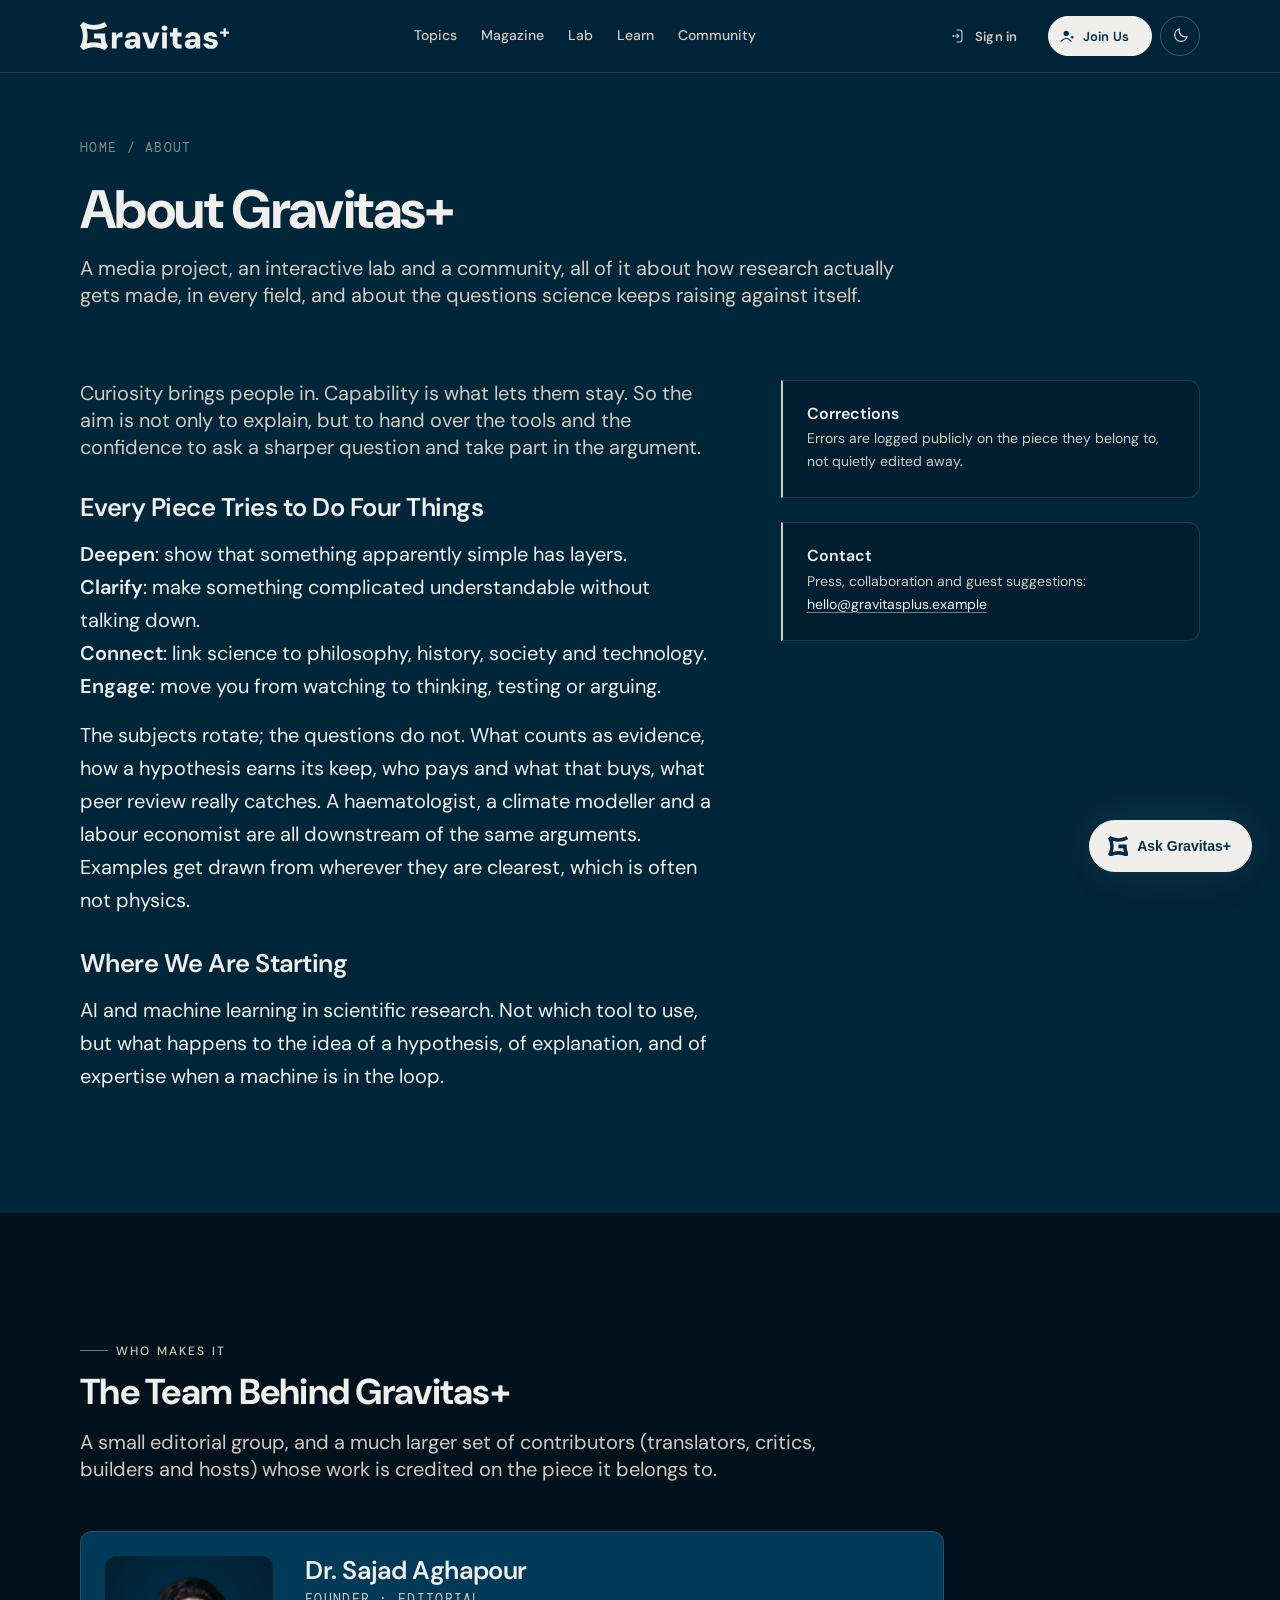
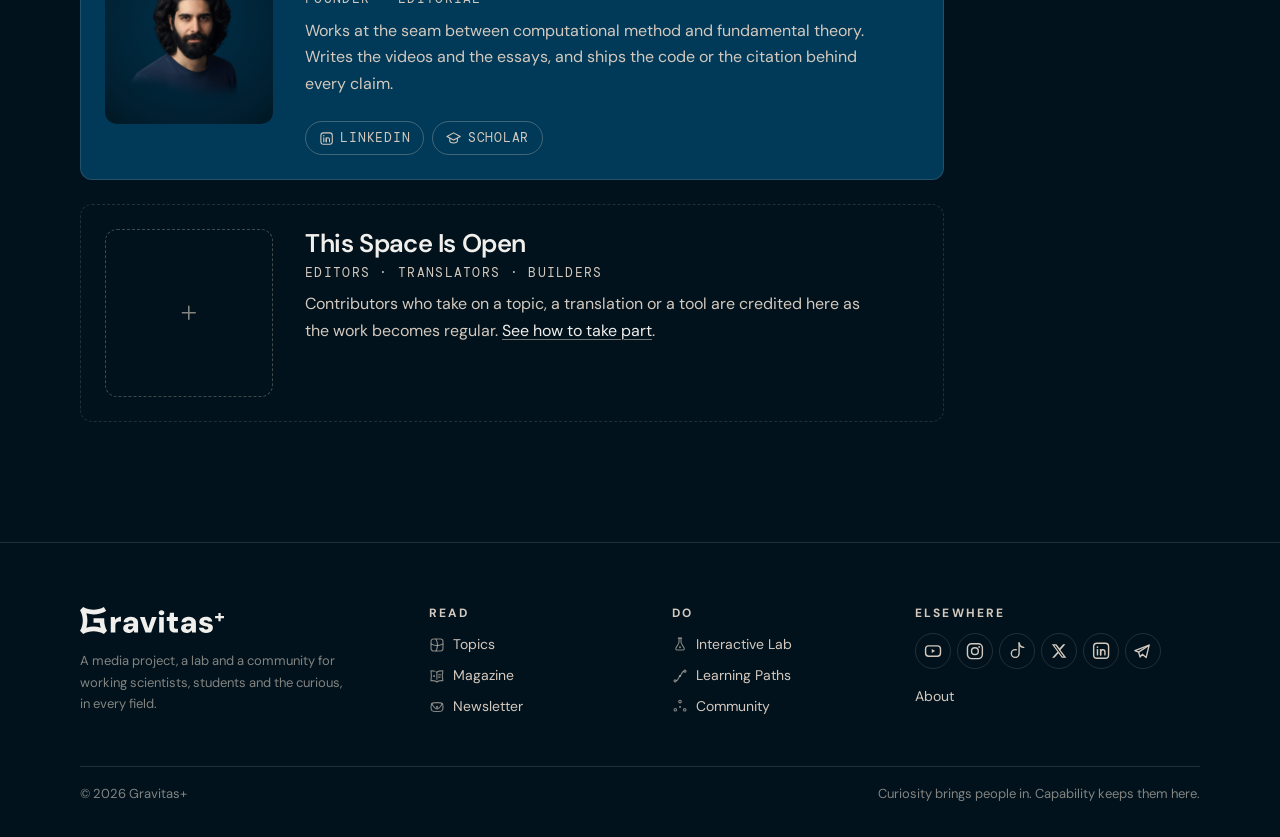
==== commit 3ace15da: "Add files via upload" ====
--- a/about.html
+++ b/about.html
@@ -46,9 +46,9 @@
     </g>
   </g>
 </svg></a>
-    <nav class="g-nav" aria-label="Primary"><a class="g-nav__link" href="topics.html"><svg class="g-ic g-nav__ic" viewBox="0 0 24 24" aria-hidden="true" fill="none" stroke="currentColor" stroke-linecap="round" stroke-linejoin="round" shape-rendering="geometricPrecision"><g transform="translate(2.282 2.283) scale(1.0407)" stroke-width="1.634"><rect x=".75" y=".75" width="17.2" height="17.2" rx="3.4" ry="3.4"/><path d="M.85,7.95c3.5,1.5,6,2.3,8.5,2.3s5-.8,8.5-2.3"/><path d="M7.95.85c1.5,3.5,2.3,6,2.3,8.5s-.8,5-2.3,8.5"/></g></svg>Topics</a><a class="g-nav__link" href="magazine.html"><svg class="g-ic g-nav__ic" viewBox="0 0 24 24" aria-hidden="true" fill="none" stroke="currentColor" stroke-linecap="round" stroke-linejoin="round" shape-rendering="geometricPrecision"><g transform="translate(1.971 3.385) scale(1.17763)" stroke-width="1.444"><path d="M8.35,2.33c2-1.3,4.5-1.8,7.6-1.5l-.11.58c-.73,3.91-.7,7.93.11,11.82h0c-3.1-.3-5.6.2-7.6,1.5"/><path d="M8.35,2.33v9.24"/><path d="M8.35,14.73c-2-1.3-4.5-1.8-7.6-1.5h0c.81-3.9.84-7.91.11-11.82l-.11-.58c1.98-.19,3.72-.06,5.23.41"/><path d="M10.38,5.74h3.1"/><path d="M10.38,8.74h2.2"/><circle cx="4.85" cy="7.24" r="1.316" fill="currentColor" stroke="none"/></g></svg>Magazine</a><a class="g-nav__link" href="lab.html"><svg class="g-ic g-nav__ic" viewBox="0 0 24 24" aria-hidden="true" fill="none" stroke="currentColor" stroke-linecap="round" stroke-linejoin="round" shape-rendering="geometricPrecision"><g transform="translate(4.844 0.9) scale(0.972826)" stroke-width="1.747"><path d="M4.7.75h5.2"/><path d="M5.9.75c0,8.29.39,6.94-4.03,13.95l-.79,1.25c-.89,1.41.12,3.2,1.8,3.2h9.04c1.68,0,2.69-1.79,1.8-3.2l-.79-1.25c-4.42-7.01-4.03-5.66-4.03-13.95"/><circle cx="7.3" cy="14.8" r="1.593" fill="currentColor" stroke="none"/></g></svg>Lab</a><a class="g-nav__link" href="learn.html"><svg class="g-ic g-nav__ic" viewBox="0 0 24 24" aria-hidden="true" fill="none" stroke="currentColor" stroke-linecap="round" stroke-linejoin="round" shape-rendering="geometricPrecision"><g transform="translate(2.353 2.45) scale(0.962366)" stroke-width="1.766"><path d="M4.45,17.15c3-.8,3.2-5.8,5.6-7.2"/><path d="M10.05,9.95c2.4-1.4,2.6-6.4,5.6-7.2"/><circle cx="2.35" cy="17.55" r="1.6"/><circle cx="17.75" cy="2.35" r="1.6"/><circle cx="10.05" cy="9.95" r="1.611" fill="currentColor" stroke="none"/></g></svg>Learn</a><a class="g-nav__link" href="community.html"><svg class="g-ic g-nav__ic" viewBox="0 0 24 24" aria-hidden="true" fill="none" stroke="currentColor" stroke-linecap="round" stroke-linejoin="round" shape-rendering="geometricPrecision"><g transform="translate(2.252 1.167) scale(1.09681)" stroke-width="1.55"><circle cx="8.91" cy="2.5" r="1.75"/><circle cx="15.32" cy="13.6" r="1.75"/><circle cx="2.5" cy="13.6" r="1.75"/><circle cx="8.91" cy="9.9" r="1.413" fill="currentColor" stroke="none"/></g></svg>Community</a><span class="g-nav__sep" aria-hidden="true"></span><a class="g-nav__link gh-nav-signin" href="account.html#in">Sign in</a><a class="g-btn g-btn--primary g-btn--sm g-btn--lead gh-nav-join" href="community.html#join"><svg class="g-btn__icon" viewBox="0 0 24 24" aria-hidden="true" fill="none" stroke="currentColor" stroke-linecap="round" stroke-linejoin="round" shape-rendering="geometricPrecision"><g transform="translate(2.662 4.159) scale(1.11875)" stroke-width="1.52"><path d="M13.75,8.5h3M15.25,7v3"/><path d="M13.75,14c-2.41-2.67-4.53-4-6.5-4s-4.09,1.33-6.5,4"/><circle cx="7.25" cy="3.5" r="3.5" fill="currentColor" stroke="none"/></g></svg><span>Join Us</span></a></nav>
+    <nav class="g-nav" aria-label="Primary"><a class="g-nav__link" href="topics.html"><svg class="g-ic g-nav__ic" viewBox="0 0 24 24" aria-hidden="true" fill="none" stroke="currentColor" stroke-linecap="round" stroke-linejoin="round" shape-rendering="geometricPrecision"><g transform="translate(2.282 2.283) scale(1.0407)" stroke-width="1.634"><rect x=".75" y=".75" width="17.2" height="17.2" rx="3.4" ry="3.4"/><path d="M.85,7.95c3.5,1.5,6,2.3,8.5,2.3s5-.8,8.5-2.3"/><path d="M7.95.85c1.5,3.5,2.3,6,2.3,8.5s-.8,5-2.3,8.5"/></g></svg>Topics</a><a class="g-nav__link" href="magazine.html"><svg class="g-ic g-nav__ic" viewBox="0 0 24 24" aria-hidden="true" fill="none" stroke="currentColor" stroke-linecap="round" stroke-linejoin="round" shape-rendering="geometricPrecision"><g transform="translate(1.971 3.385) scale(1.17763)" stroke-width="1.444"><path d="M8.35,2.33c2-1.3,4.5-1.8,7.6-1.5l-.11.58c-.73,3.91-.7,7.93.11,11.82h0c-3.1-.3-5.6.2-7.6,1.5"/><path d="M8.35,2.33v9.24"/><path d="M8.35,14.73c-2-1.3-4.5-1.8-7.6-1.5h0c.81-3.9.84-7.91.11-11.82l-.11-.58c1.98-.19,3.72-.06,5.23.41"/><path d="M10.38,5.74h3.1"/><path d="M10.38,8.74h2.2"/><circle cx="4.85" cy="7.24" r="1.316" fill="currentColor" stroke="none"/></g></svg>Magazine</a><a class="g-nav__link" href="lab.html"><svg class="g-ic g-nav__ic" viewBox="0 0 24 24" aria-hidden="true" fill="none" stroke="currentColor" stroke-linecap="round" stroke-linejoin="round" shape-rendering="geometricPrecision"><g transform="translate(4.844 0.9) scale(0.972826)" stroke-width="1.747"><path d="M4.7.75h5.2"/><path d="M5.9.75c0,8.29.39,6.94-4.03,13.95l-.79,1.25c-.89,1.41.12,3.2,1.8,3.2h9.04c1.68,0,2.69-1.79,1.8-3.2l-.79-1.25c-4.42-7.01-4.03-5.66-4.03-13.95"/><circle cx="7.3" cy="14.8" r="1.593" fill="currentColor" stroke="none"/></g></svg>Lab</a><a class="g-nav__link" href="learn.html"><svg class="g-ic g-nav__ic" viewBox="0 0 24 24" aria-hidden="true" fill="none" stroke="currentColor" stroke-linecap="round" stroke-linejoin="round" shape-rendering="geometricPrecision"><g transform="translate(2.353 2.45) scale(0.962366)" stroke-width="1.766"><path d="M4.45,17.15c3-.8,3.2-5.8,5.6-7.2"/><path d="M10.05,9.95c2.4-1.4,2.6-6.4,5.6-7.2"/><circle cx="2.35" cy="17.55" r="1.6"/><circle cx="17.75" cy="2.35" r="1.6"/><circle cx="10.05" cy="9.95" r="1.611" fill="currentColor" stroke="none"/></g></svg>Learn</a><a class="g-nav__link" href="community.html"><svg class="g-ic g-nav__ic" viewBox="0 0 24 24" aria-hidden="true" fill="none" stroke="currentColor" stroke-linecap="round" stroke-linejoin="round" shape-rendering="geometricPrecision"><g transform="translate(2.252 1.167) scale(1.09681)" stroke-width="1.55"><circle cx="8.91" cy="2.5" r="1.75"/><circle cx="15.32" cy="13.6" r="1.75"/><circle cx="2.5" cy="13.6" r="1.75"/><circle cx="8.91" cy="9.9" r="1.413" fill="currentColor" stroke="none"/></g></svg>Community</a><span class="g-nav__sep" aria-hidden="true"></span><a class="g-nav__link gh-nav-signin" href="account.html#in"><svg class="g-ic g-nav__ic" viewBox="0 0 24 24" aria-hidden="true" fill="none" stroke="currentColor" stroke-linecap="round" stroke-linejoin="round" shape-rendering="geometricPrecision"><g transform="translate(2.7 2.349) scale(0.967568)" stroke-width="1.757"><path d="M6.55.75h4.75c1.6,0,2.9,1.3,2.9,2.9v12.7c0,1.6-1.3,2.9-2.9,2.9h-4.75"/><path d="M3.55,10h5.4"/><path d="M6.55,7.3l2.7,2.7-2.7,2.7"/><circle cx="0.77" cy="10" r="1.602" fill="currentColor" stroke="none"/></g></svg>Sign in</a><a class="g-btn g-btn--primary g-btn--sm g-btn--lead gh-nav-join" href="community.html#join"><svg class="g-btn__icon" viewBox="0 0 24 24" aria-hidden="true" fill="none" stroke="currentColor" stroke-linecap="round" stroke-linejoin="round" shape-rendering="geometricPrecision"><g transform="translate(2.662 4.159) scale(1.11875)" stroke-width="1.52"><path d="M13.75,8.5h3M15.25,7v3"/><path d="M13.75,14c-2.41-2.67-4.53-4-6.5-4s-4.09,1.33-6.5,4"/><circle cx="7.25" cy="3.5" r="3.5" fill="currentColor" stroke="none"/></g></svg><span>Join Us</span></a></nav>
     <div class="gh-actions">
-      <a class="g-btn g-btn--ghost g-btn--sm gh-signin" href="account.html#in">Sign in</a>
+      <a class="g-btn g-btn--ghost g-btn--sm g-btn--lead gh-signin" href="account.html#in"><svg class="g-btn__icon" viewBox="0 0 24 24" aria-hidden="true" fill="none" stroke="currentColor" stroke-linecap="round" stroke-linejoin="round" shape-rendering="geometricPrecision"><g transform="translate(2.7 2.349) scale(0.967568)" stroke-width="1.757"><path d="M6.55.75h4.75c1.6,0,2.9,1.3,2.9,2.9v12.7c0,1.6-1.3,2.9-2.9,2.9h-4.75"/><path d="M3.55,10h5.4"/><path d="M6.55,7.3l2.7,2.7-2.7,2.7"/><circle cx="0.77" cy="10" r="1.602" fill="currentColor" stroke="none"/></g></svg><span>Sign in</span></a>
       <!-- The header CTA is the site's single loudest control, and it used to
            point at a mailing list. The community is the thing this project is
            actually for, so it gets the slot. -->
--- a/assets/site.css
+++ b/assets/site.css
@@ -62,8 +62,12 @@
    is recomputed from that width instead of from 1em. */
 .lp-header__cta .g-btn__icon { width: 1rem; height: 1rem; }
 .lp-header__cta.g-btn--lead { --_shift: calc((1rem + 0.5rem) / 4); }
-/* Same for the dropdown's Join Us, which is the same button at the same size. */
+/* Same for Sign in beside it, and for the dropdown's Join Us, which is the same
+   button at the same size. All three marks in the header row now render at one
+   weight, which was the point. */
+.gh-signin .g-btn__icon,
 .gh-nav-join .g-btn__icon { width: 1rem; height: 1rem; }
+.gh-signin.g-btn--lead,
 .gh-nav-join.g-btn--lead { --_shift: calc((1rem + 0.5rem) / 4); }
 .lp-menu-btn { display: none; }
 .g-header__inner { position: relative; }
@@ -125,10 +129,9 @@
   .g-nav .g-nav__ic { display: block; color: var(--g-text-subtle); }
   .g-nav .g-nav__link:hover .g-nav__ic,
   .g-nav .g-nav__link[aria-current="page"] .g-nav__ic { color: var(--g-accent); }
-  /* Sign in has no mark of its own, so it is indented to the same text column
-     as the five that do: icon (1.25rem) + gap. Left flush it read as a
-     mis-set row rather than a different kind of item. */
-  .g-nav .gh-nav-signin { padding-left: calc(var(--g-space-sm) + 1.25rem + var(--g-space-2xs)); }
+  /* Sign in used to be indented by hand to reach the text column the five
+     marked rows share. It has its own mark now, so the indent is gone and the
+     alignment comes from the same box the others use. */
   .g-nav .g-nav__link:hover,
   .g-nav .g-nav__link[aria-current="page"] {
     background: rgb(var(--g-tint) / 0.1); color: var(--g-text);
